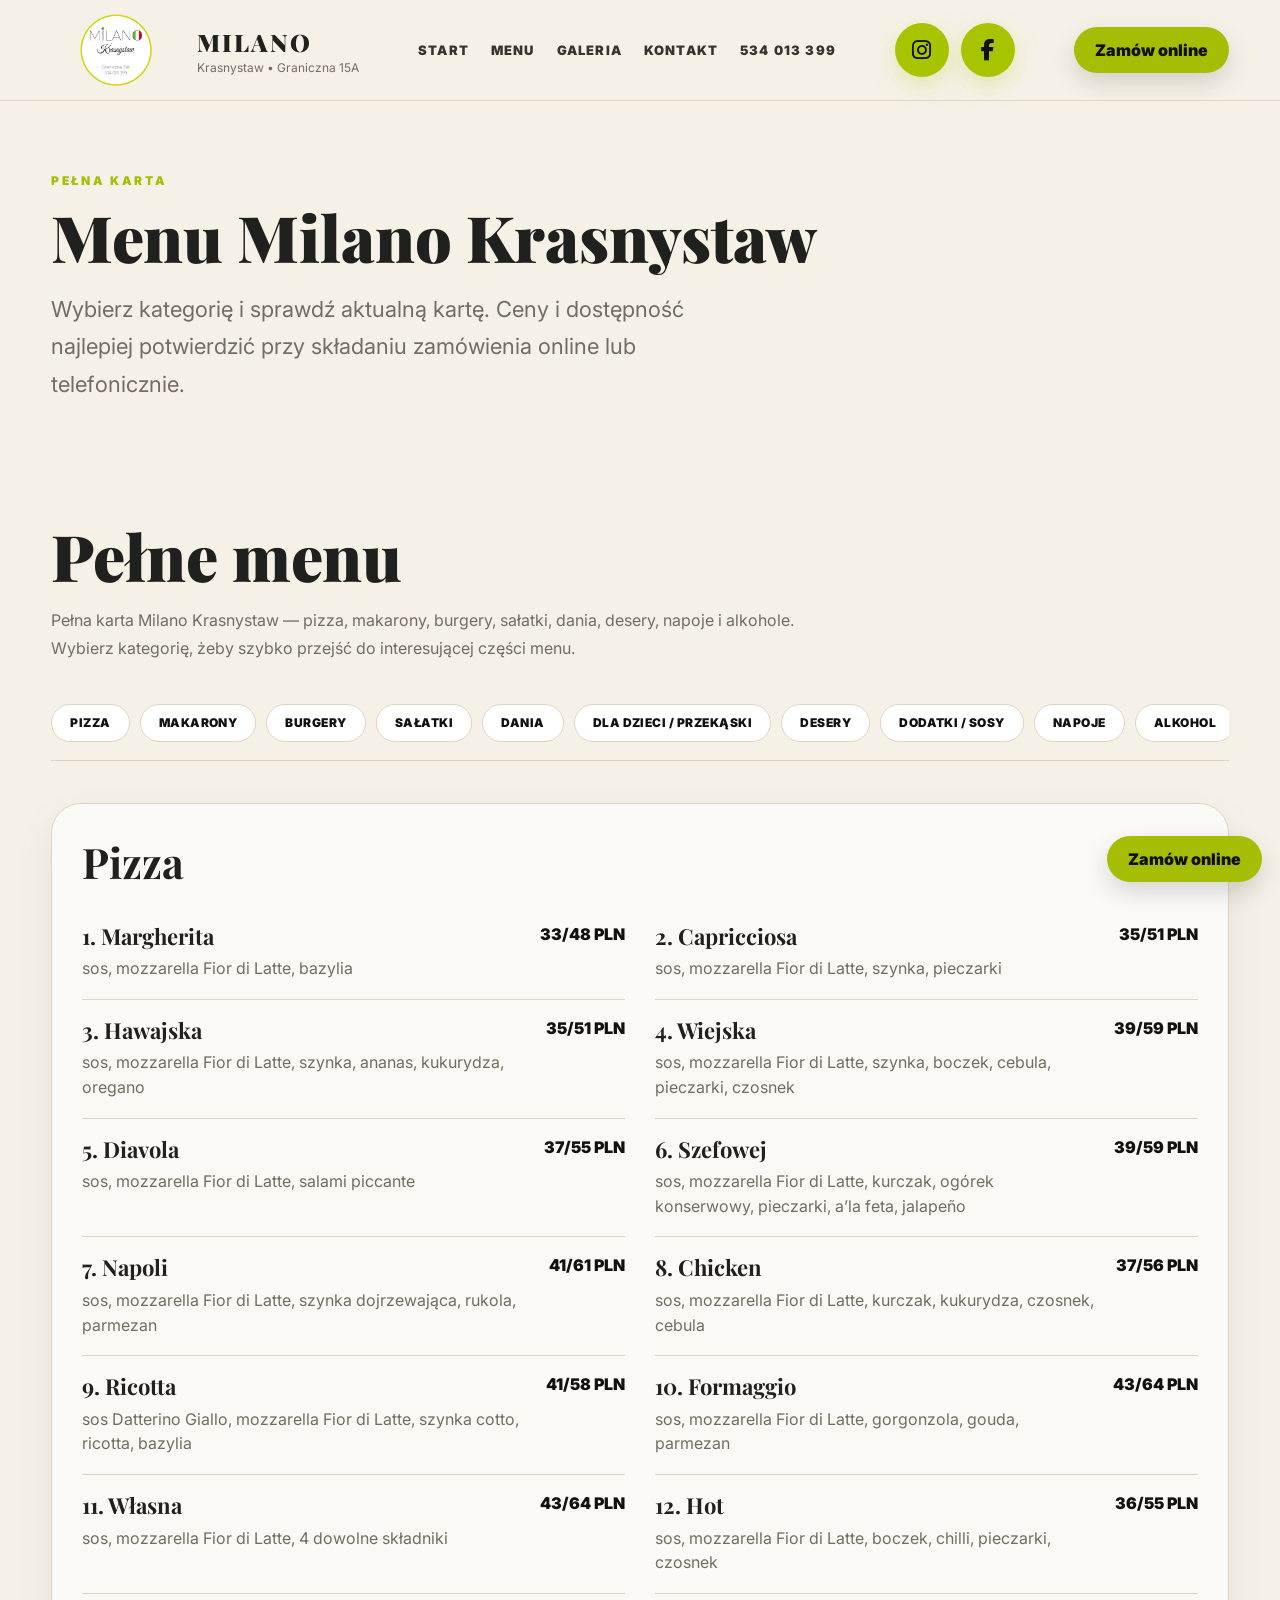
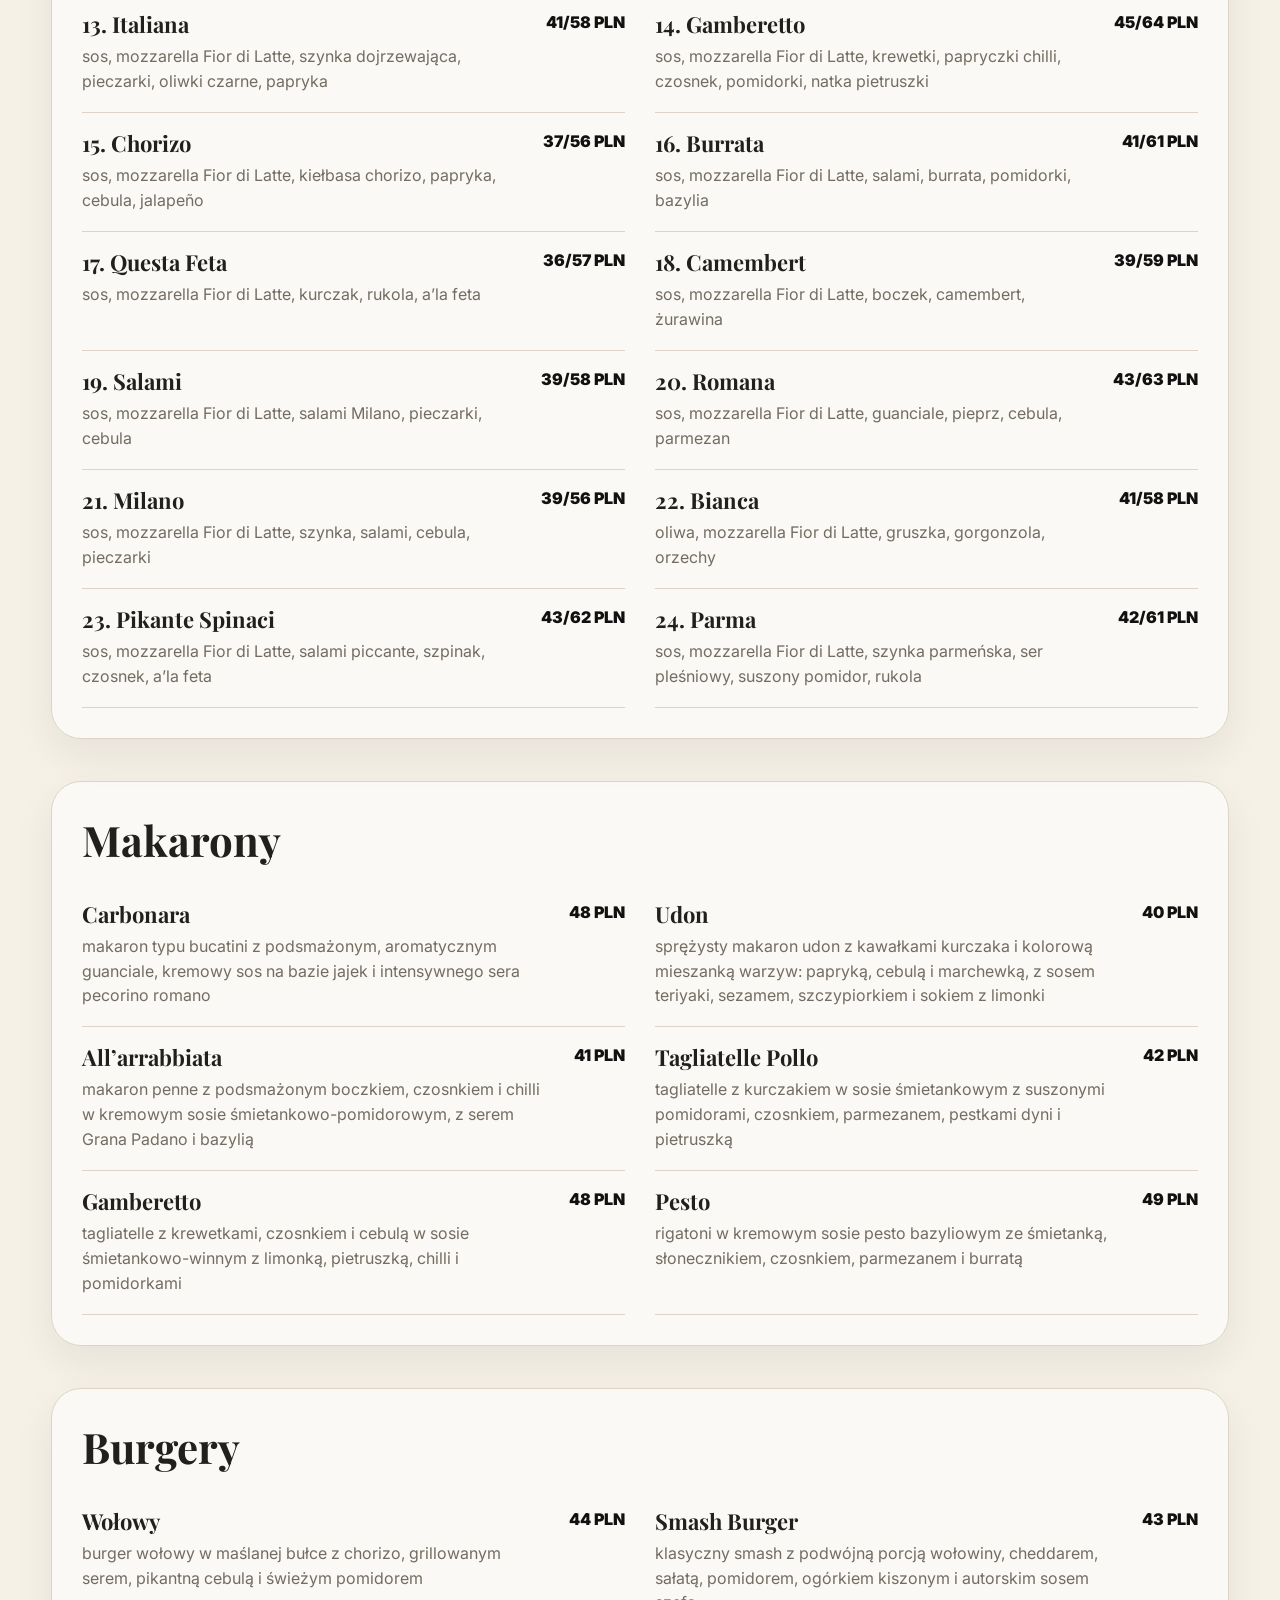
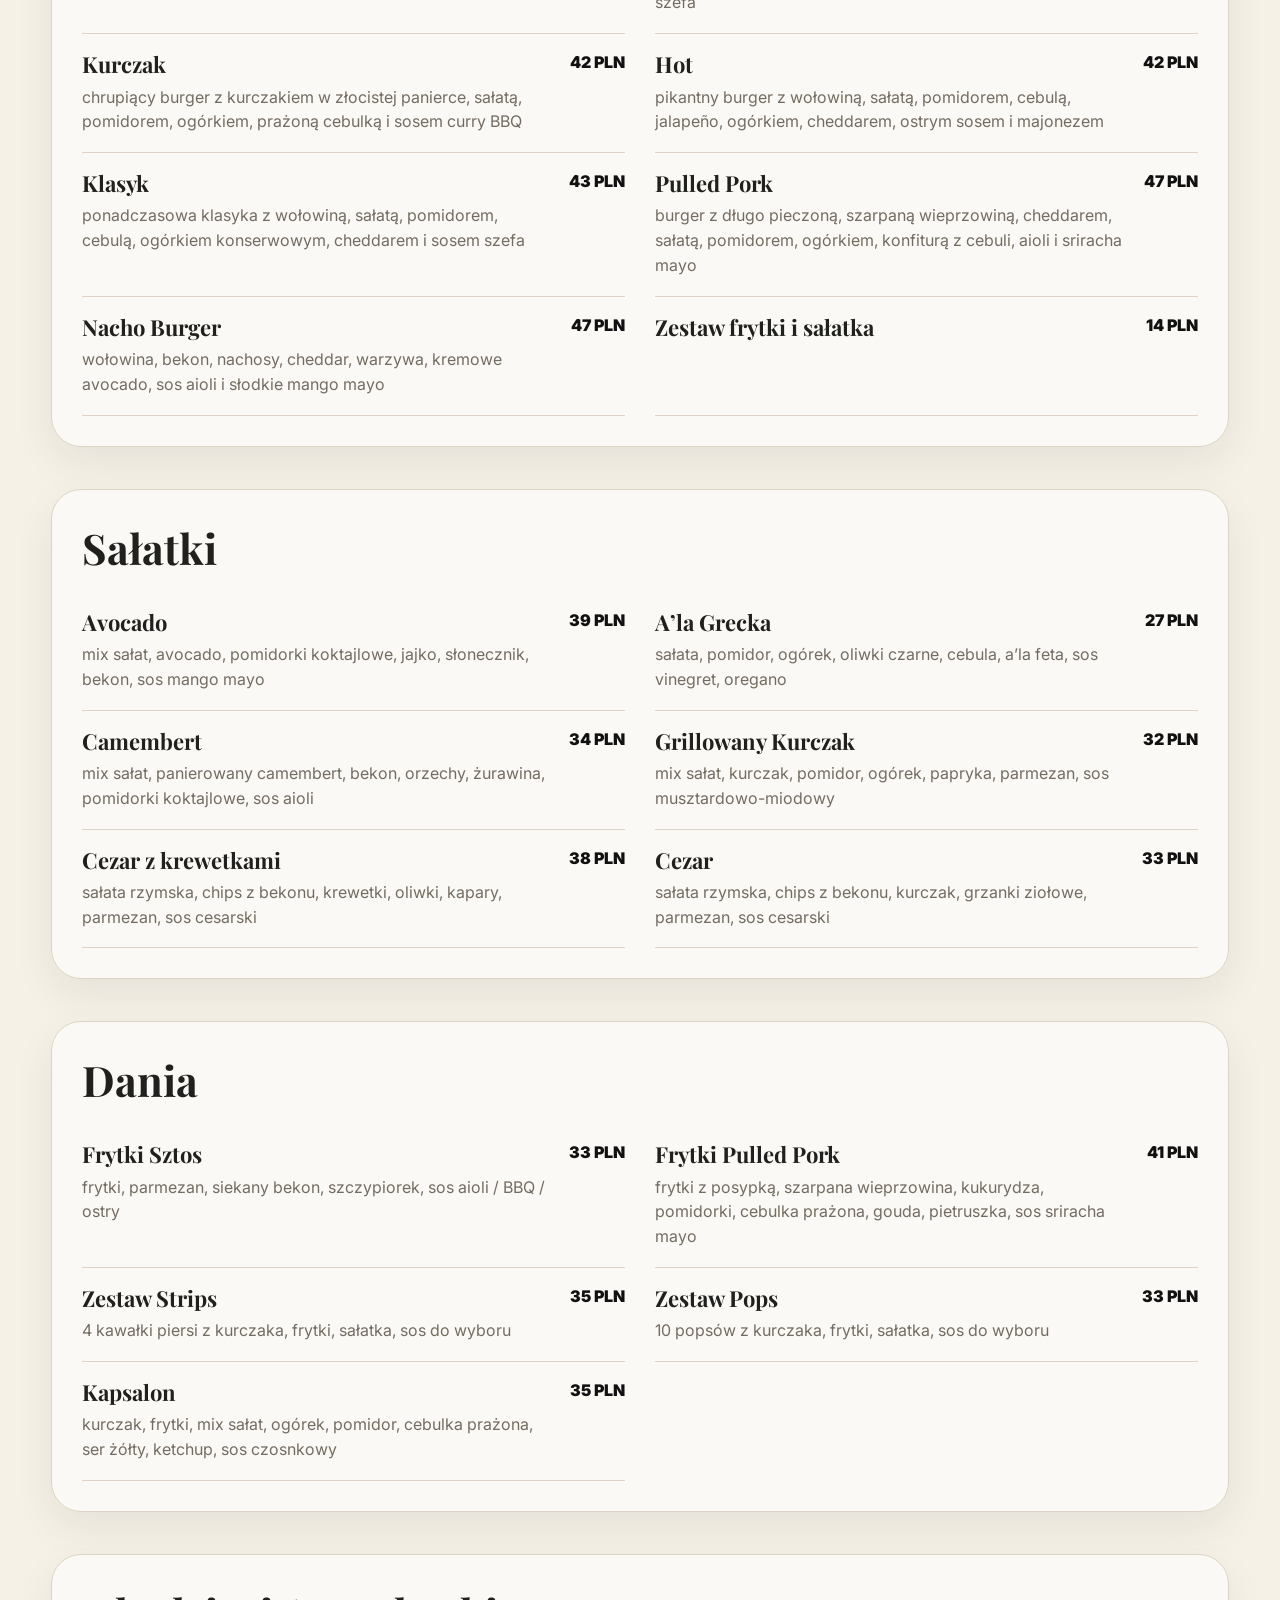
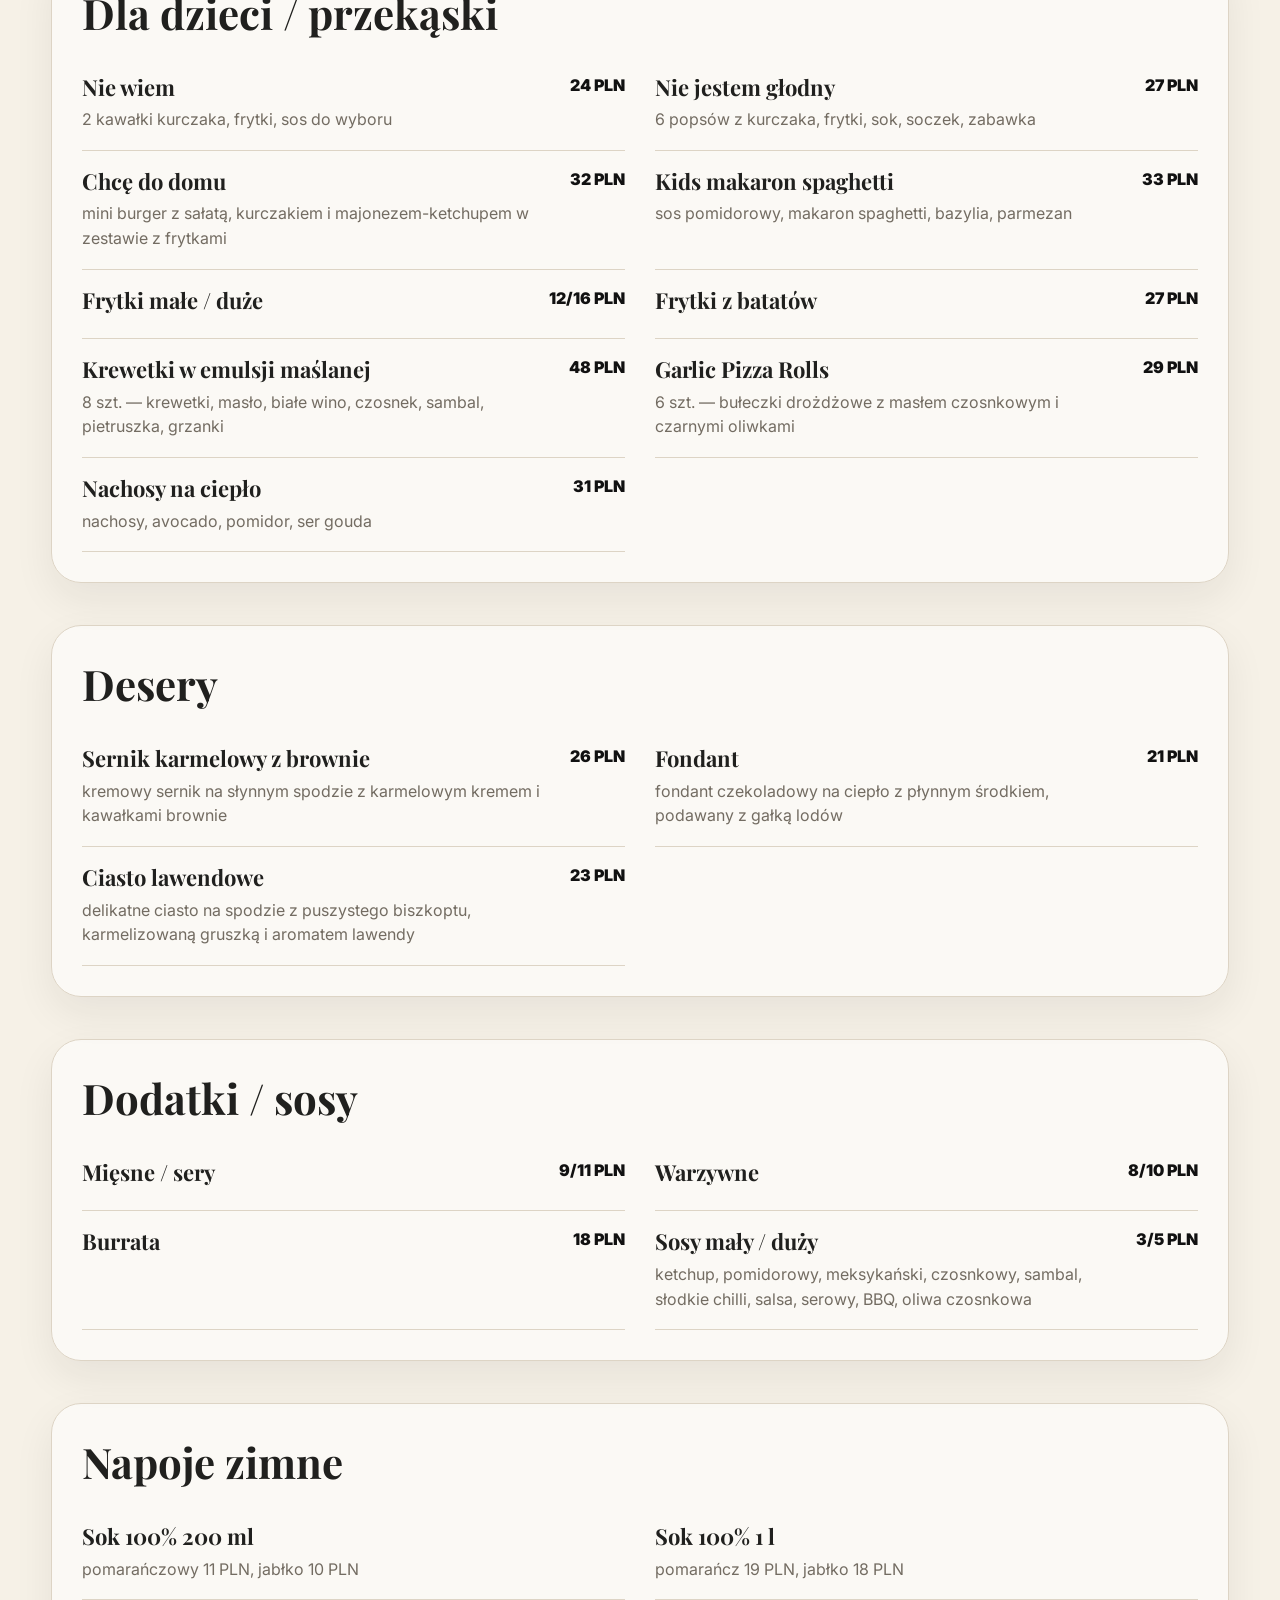
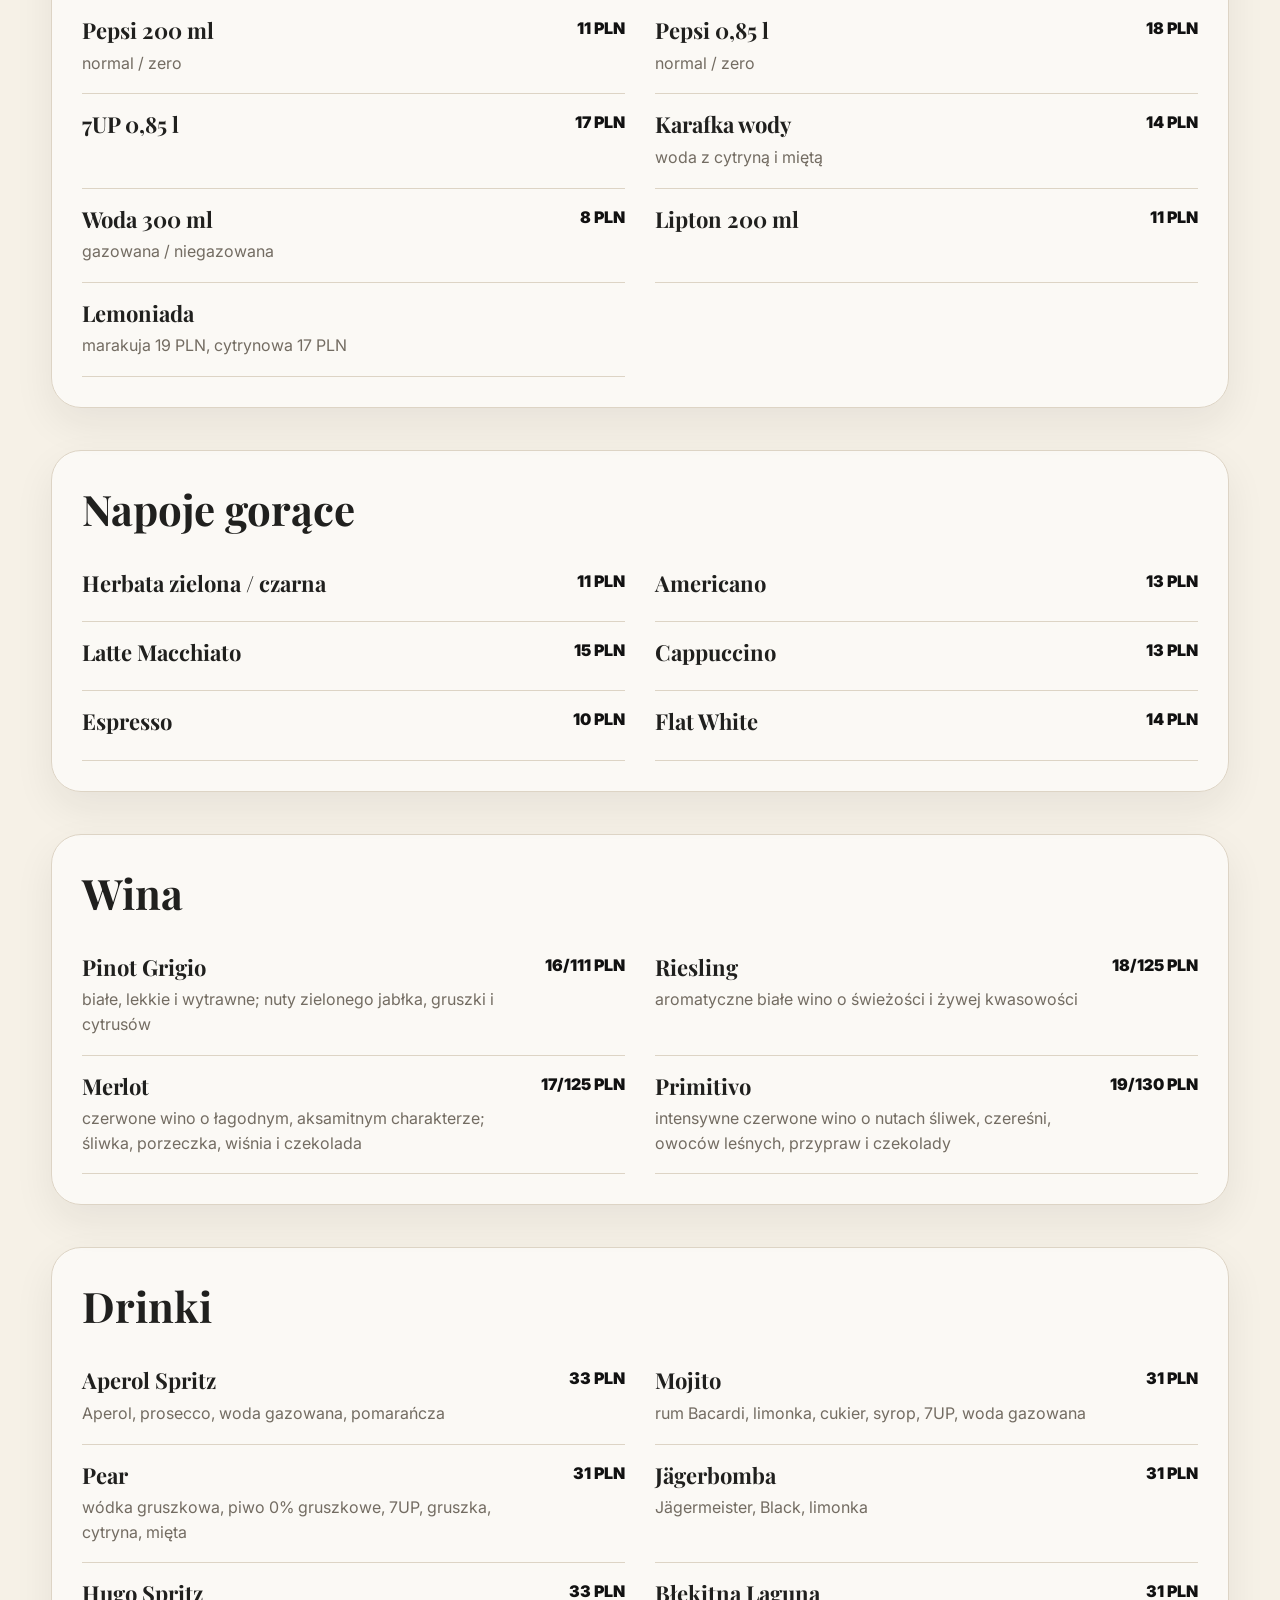
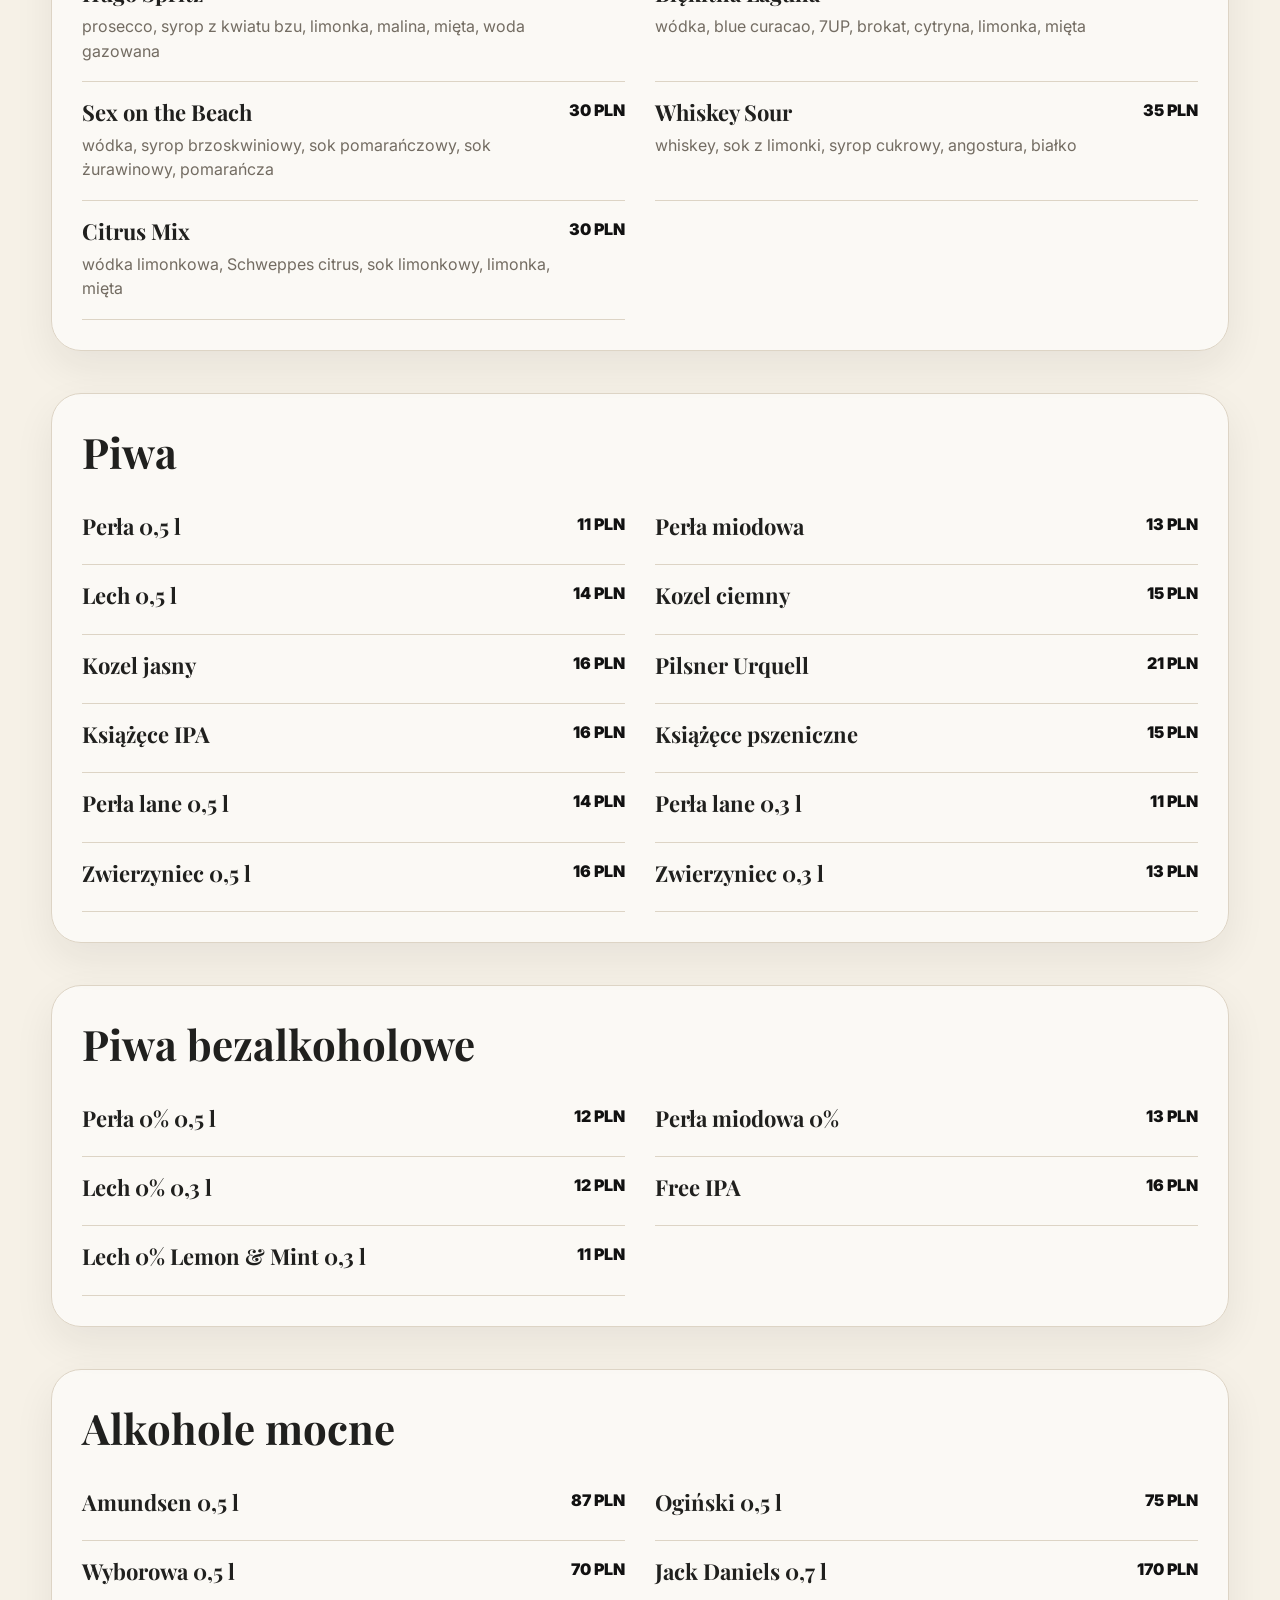
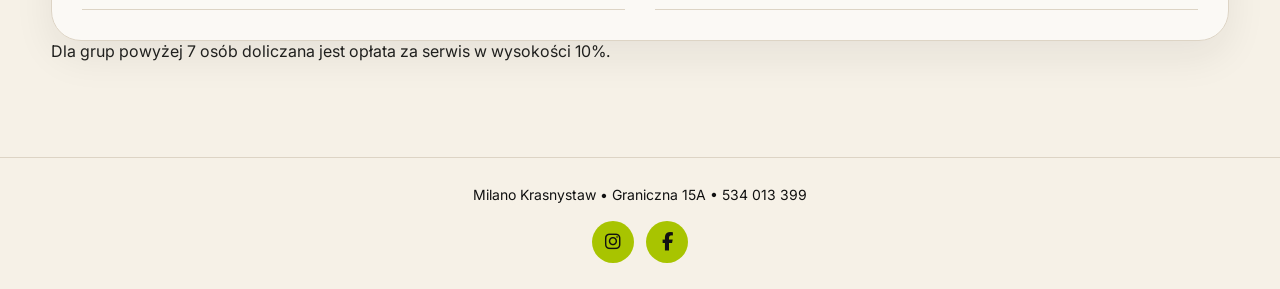
==== menu.html @ 6d07c204 "Update menu.html" ====
<!DOCTYPE html>
<html lang="pl">
  <head>
    <meta charset="utf-8">

    <meta
      name="viewport"
      content="width=device-width, initial-scale=1"
    >

    <title>Menu — Milano Krasnystaw</title>

    <meta
      name="description"
      content="Pełne menu Milano Krasnystaw: pizza, makarony, burgery, sałatki, dania, desery, napoje, drinki i alkohole."
    >

    <link
      rel="preconnect"
      href="https://fonts.googleapis.com"
    >

    <link
      rel="preconnect"
      href="https://fonts.gstatic.com"
      crossorigin
    >

    <link
      href="https://fonts.googleapis.com/css2?family=Inter:wght@400;600;800;900&family=Playfair+Display:wght@700;800;900&display=swap"
      rel="stylesheet"
    >

    <link
      rel="stylesheet"
      href="https://cdnjs.cloudflare.com/ajax/libs/font-awesome/6.5.1/css/all.min.css"
    >

    <link
      rel="stylesheet"
      href="style.css"
    >
  </head>

  <body>
    <header class="nav">
      <div class="wrap navin">
        <a
          class="brand"
          href="index.html"
        >
          <img
            class="brand-logo"
            src="milano_asd.png"
            alt="Milano Krasnystaw logo"
          >

          <div class="brand-text">
            <div class="brand-name">
              MILANO
            </div>

            <div class="brand-small">
              Krasnystaw • Graniczna 15A
            </div>
          </div>
        </a>

        <nav class="links">
          <a href="index.html">Start</a>
          <a href="menu.html">Menu</a>
          <a href="index.html#galeria">Galeria</a>
          <a href="index.html#kontakt">Kontakt</a>
          <a href="tel:534013399">534 013 399</a>
        </nav>

        <div class="socials">
          <a
            href="https://www.instagram.com/milano.krasnystaw/"
            target="_blank"
            rel="noopener"
            aria-label="Instagram Milano Krasnystaw"
          >
            <i class="fa-brands fa-instagram"></i>
          </a>

          <a
            href="https://www.facebook.com/profile.php?id=61561488298412"
            target="_blank"
            rel="noopener"
            aria-label="Facebook Milano Krasnystaw"
          >
            <i class="fa-brands fa-facebook-f"></i>
          </a>
        </div>

        <a
          class="btn green"
          href="https://milano-krasnystaw.eatbu.com/?fbclid=IwY2xjawRpL-xleHRuA2FlbQIxMABicmlkETE3TVluTTk1blNuYlJ5SU5Jc3J0YwZhcHBfaWQQMjIyMDM5MTc4ODIwMDg5MgABHvOH_XnZfKXkaLMt3RwU9rclR0ZMNhBEim_z722fgSw_w3JoMxm7E2-78xBh_aem_kXmN86xfHRE3eNKKl41hdA&lang=pl"
          target="_blank"
          rel="noopener"
        >
          Zamów online
        </a>
      </div>
    </header>

    <main>
      <section class="page-hero">
        <div class="wrap">
          <div class="eyebrow">
            Pełna karta
          </div>

          <h1 class="title">
            Menu Milano Krasnystaw
          </h1>

          <p class="lead">
            Wybierz kategorię i sprawdź aktualną kartę. Ceny i dostępność najlepiej potwierdzić przy składaniu zamówienia online lub telefonicznie.
          </p>
        </div>
      </section>

      <section
        class="menu"
        id="menu"
      >
        <div class="wrap">
          <div class="menu-intro">
            <h2 class="title">
              Pełne menu
            </h2>

            <p style="color:var(--muted);line-height:1.75;max-width:760px">
              Pełna karta Milano Krasnystaw — pizza, makarony, burgery, sałatki, dania, desery, napoje i alkohole. Wybierz kategorię, żeby szybko przejść do interesującej części menu.
            </p>
          </div>

          <nav class="cats">
            <a href="#pizza">Pizza</a>
            <a href="#makarony">Makarony</a>
            <a href="#burgery">Burgery</a>
            <a href="#salatki">Sałatki</a>
            <a href="#dania">Dania</a>
            <a href="#dla-dzieci---przekaski">Dla dzieci / przekąski</a>
            <a href="#desery">Desery</a>
            <a href="#dodatki---sosy">Dodatki / sosy</a>
            <a href="#napoje">Napoje</a>
            <a href="#Alkohol">Alkohol</a>
          </nav>

          <section
            class="menu-section"
            id="pizza"
          >
            <h3>Pizza</h3>

            <div class="items">
              <article class="menu-item">
                <div>
                  <h4>1. Margherita</h4>
                  <p>sos, mozzarella Fior di Latte, bazylia</p>
                </div>
                <strong>33/48 PLN</strong>
              </article>

              <article class="menu-item">
                <div>
                  <h4>2. Capricciosa</h4>
                  <p>sos, mozzarella Fior di Latte, szynka, pieczarki</p>
                </div>
                <strong>35/51 PLN</strong>
              </article>

              <article class="menu-item">
                <div>
                  <h4>3. Hawajska</h4>
                  <p>sos, mozzarella Fior di Latte, szynka, ananas, kukurydza, oregano</p>
                </div>
                <strong>35/51 PLN</strong>
              </article>

              <article class="menu-item">
                <div>
                  <h4>4. Wiejska</h4>
                  <p>sos, mozzarella Fior di Latte, szynka, boczek, cebula, pieczarki, czosnek</p>
                </div>
                <strong>39/59 PLN</strong>
              </article>

              <article class="menu-item">
                <div>
                  <h4>5. Diavola</h4>
                  <p>sos, mozzarella Fior di Latte, salami piccante</p>
                </div>
                <strong>37/55 PLN</strong>
              </article>

              <article class="menu-item">
                <div>
                  <h4>6. Szefowej</h4>
                  <p>sos, mozzarella Fior di Latte, kurczak, ogórek konserwowy, pieczarki, a’la feta, jalapeño</p>
                </div>
                <strong>39/59 PLN</strong>
              </article>

              <article class="menu-item">
                <div>
                  <h4>7. Napoli</h4>
                  <p>sos, mozzarella Fior di Latte, szynka dojrzewająca, rukola, parmezan</p>
                </div>
                <strong>41/61 PLN</strong>
              </article>

              <article class="menu-item">
                <div>
                  <h4>8. Chicken</h4>
                  <p>sos, mozzarella Fior di Latte, kurczak, kukurydza, czosnek, cebula</p>
                </div>
                <strong>37/56 PLN</strong>
              </article>

              <article class="menu-item">
                <div>
                  <h4>9. Ricotta</h4>
                  <p>sos Datterino Giallo, mozzarella Fior di Latte, szynka cotto, ricotta, bazylia</p>
                </div>
                <strong>41/58 PLN</strong>
              </article>

              <article class="menu-item">
                <div>
                  <h4>10. Formaggio</h4>
                  <p>sos, mozzarella Fior di Latte, gorgonzola, gouda, parmezan</p>
                </div>
                <strong>43/64 PLN</strong>
              </article>

              <article class="menu-item">
                <div>
                  <h4>11. Własna</h4>
                  <p>sos, mozzarella Fior di Latte, 4 dowolne składniki</p>
                </div>
                <strong>43/64 PLN</strong>
              </article>

              <article class="menu-item">
                <div>
                  <h4>12. Hot</h4>
                  <p>sos, mozzarella Fior di Latte, boczek, chilli, pieczarki, czosnek</p>
                </div>
                <strong>36/55 PLN</strong>
              </article>

              <article class="menu-item">
                <div>
                  <h4>13. Italiana</h4>
                  <p>sos, mozzarella Fior di Latte, szynka dojrzewająca, pieczarki, oliwki czarne, papryka</p>
                </div>
                <strong>41/58 PLN</strong>
              </article>

              <article class="menu-item">
                <div>
                  <h4>14. Gamberetto</h4>
                  <p>sos, mozzarella Fior di Latte, krewetki, papryczki chilli, czosnek, pomidorki, natka pietruszki</p>
                </div>
                <strong>45/64 PLN</strong>
              </article>

              <article class="menu-item">
                <div>
                  <h4>15. Chorizo</h4>
                  <p>sos, mozzarella Fior di Latte, kiełbasa chorizo, papryka, cebula, jalapeño</p>
                </div>
                <strong>37/56 PLN</strong>
              </article>

              <article class="menu-item">
                <div>
                  <h4>16. Burrata</h4>
                  <p>sos, mozzarella Fior di Latte, salami, burrata, pomidorki, bazylia</p>
                </div>
                <strong>41/61 PLN</strong>
              </article>

              <article class="menu-item">
                <div>
                  <h4>17. Questa Feta</h4>
                  <p>sos, mozzarella Fior di Latte, kurczak, rukola, a’la feta</p>
                </div>
                <strong>36/57 PLN</strong>
              </article>

              <article class="menu-item">
                <div>
                  <h4>18. Camembert</h4>
                  <p>sos, mozzarella Fior di Latte, boczek, camembert, żurawina</p>
                </div>
                <strong>39/59 PLN</strong>
              </article>

              <article class="menu-item">
                <div>
                  <h4>19. Salami</h4>
                  <p>sos, mozzarella Fior di Latte, salami Milano, pieczarki, cebula</p>
                </div>
                <strong>39/58 PLN</strong>
              </article>

              <article class="menu-item">
                <div>
                  <h4>20. Romana</h4>
                  <p>sos, mozzarella Fior di Latte, guanciale, pieprz, cebula, parmezan</p>
                </div>
                <strong>43/63 PLN</strong>
              </article>

              <article class="menu-item">
                <div>
                  <h4>21. Milano</h4>
                  <p>sos, mozzarella Fior di Latte, szynka, salami, cebula, pieczarki</p>
                </div>
                <strong>39/56 PLN</strong>
              </article>

              <article class="menu-item">
                <div>
                  <h4>22. Bianca</h4>
                  <p>oliwa, mozzarella Fior di Latte, gruszka, gorgonzola, orzechy</p>
                </div>
                <strong>41/58 PLN</strong>
              </article>

              <article class="menu-item">
                <div>
                  <h4>23. Pikante Spinaci</h4>
                  <p>sos, mozzarella Fior di Latte, salami piccante, szpinak, czosnek, a’la feta</p>
                </div>
                <strong>43/62 PLN</strong>
              </article>

              <article class="menu-item">
                <div>
                  <h4>24. Parma</h4>
                  <p>sos, mozzarella Fior di Latte, szynka parmeńska, ser pleśniowy, suszony pomidor, rukola</p>
                </div>
                <strong>42/61 PLN</strong>
              </article>
            </div>
          </section>

          <section
            class="menu-section"
            id="makarony"
          >
            <h3>Makarony</h3>

            <div class="items">
              <article class="menu-item">
                <div>
                  <h4>Carbonara</h4>
                  <p>makaron typu bucatini z podsmażonym, aromatycznym guanciale, kremowy sos na bazie jajek i intensywnego sera pecorino romano</p>
                </div>
                <strong>48 PLN</strong>
              </article>

              <article class="menu-item">
                <div>
                  <h4>Udon</h4>
                  <p>sprężysty makaron udon z kawałkami kurczaka i kolorową mieszanką warzyw: papryką, cebulą i marchewką, z sosem teriyaki, sezamem, szczypiorkiem i sokiem z limonki</p>
                </div>
                <strong>40 PLN</strong>
              </article>

              <article class="menu-item">
                <div>
                  <h4>All’arrabbiata</h4>
                  <p>makaron penne z podsmażonym boczkiem, czosnkiem i chilli w kremowym sosie śmietankowo-pomidorowym, z serem Grana Padano i bazylią</p>
                </div>
                <strong>41 PLN</strong>
              </article>

              <article class="menu-item">
                <div>
                  <h4>Tagliatelle Pollo</h4>
                  <p>tagliatelle z kurczakiem w sosie śmietankowym z suszonymi pomidorami, czosnkiem, parmezanem, pestkami dyni i pietruszką</p>
                </div>
                <strong>42 PLN</strong>
              </article>

              <article class="menu-item">
                <div>
                  <h4>Gamberetto</h4>
                  <p>tagliatelle z krewetkami, czosnkiem i cebulą w sosie śmietankowo-winnym z limonką, pietruszką, chilli i pomidorkami</p>
                </div>
                <strong>48 PLN</strong>
              </article>

              <article class="menu-item">
                <div>
                  <h4>Pesto</h4>
                  <p>rigatoni w kremowym sosie pesto bazyliowym ze śmietanką, słonecznikiem, czosnkiem, parmezanem i burratą</p>
                </div>
                <strong>49 PLN</strong>
              </article>
            </div>
          </section>

          <section
            class="menu-section"
            id="burgery"
          >
            <h3>Burgery</h3>

            <div class="items">
              <article class="menu-item">
                <div>
                  <h4>Wołowy</h4>
                  <p>burger wołowy w maślanej bułce z chorizo, grillowanym serem, pikantną cebulą i świeżym pomidorem</p>
                </div>
                <strong>44 PLN</strong>
              </article>

              <article class="menu-item">
                <div>
                  <h4>Smash Burger</h4>
                  <p>klasyczny smash z podwójną porcją wołowiny, cheddarem, sałatą, pomidorem, ogórkiem kiszonym i autorskim sosem szefa</p>
                </div>
                <strong>43 PLN</strong>
              </article>

              <article class="menu-item">
                <div>
                  <h4>Kurczak</h4>
                  <p>chrupiący burger z kurczakiem w złocistej panierce, sałatą, pomidorem, ogórkiem, prażoną cebulką i sosem curry BBQ</p>
                </div>
                <strong>42 PLN</strong>
              </article>

              <article class="menu-item">
                <div>
                  <h4>Hot</h4>
                  <p>pikantny burger z wołowiną, sałatą, pomidorem, cebulą, jalapeño, ogórkiem, cheddarem, ostrym sosem i majonezem</p>
                </div>
                <strong>42 PLN</strong>
              </article>

              <article class="menu-item">
                <div>
                  <h4>Klasyk</h4>
                  <p>ponadczasowa klasyka z wołowiną, sałatą, pomidorem, cebulą, ogórkiem konserwowym, cheddarem i sosem szefa</p>
                </div>
                <strong>43 PLN</strong>
              </article>

              <article class="menu-item">
                <div>
                  <h4>Pulled Pork</h4>
                  <p>burger z długo pieczoną, szarpaną wieprzowiną, cheddarem, sałatą, pomidorem, ogórkiem, konfiturą z cebuli, aioli i sriracha mayo</p>
                </div>
                <strong>47 PLN</strong>
              </article>

              <article class="menu-item">
                <div>
                  <h4>Nacho Burger</h4>
                  <p>wołowina, bekon, nachosy, cheddar, warzywa, kremowe avocado, sos aioli i słodkie mango mayo</p>
                </div>
                <strong>47 PLN</strong>
              </article>

              <article class="menu-item">
                <div>
                  <h4>Zestaw frytki i sałatka</h4>
                </div>
                <strong>14 PLN</strong>
              </article>
            </div>
          </section>

          <section
            class="menu-section"
            id="salatki"
          >
            <h3>Sałatki</h3>

            <div class="items">
              <article class="menu-item">
                <div>
                  <h4>Avocado</h4>
                  <p>mix sałat, avocado, pomidorki koktajlowe, jajko, słonecznik, bekon, sos mango mayo</p>
                </div>
                <strong>39 PLN</strong>
              </article>

              <article class="menu-item">
                <div>
                  <h4>A’la Grecka</h4>
                  <p>sałata, pomidor, ogórek, oliwki czarne, cebula, a’la feta, sos vinegret, oregano</p>
                </div>
                <strong>27 PLN</strong>
              </article>

              <article class="menu-item">
                <div>
                  <h4>Camembert</h4>
                  <p>mix sałat, panierowany camembert, bekon, orzechy, żurawina, pomidorki koktajlowe, sos aioli</p>
                </div>
                <strong>34 PLN</strong>
              </article>

              <article class="menu-item">
                <div>
                  <h4>Grillowany Kurczak</h4>
                  <p>mix sałat, kurczak, pomidor, ogórek, papryka, parmezan, sos musztardowo-miodowy</p>
                </div>
                <strong>32 PLN</strong>
              </article>

              <article class="menu-item">
                <div>
                  <h4>Cezar z krewetkami</h4>
                  <p>sałata rzymska, chips z bekonu, krewetki, oliwki, kapary, parmezan, sos cesarski</p>
                </div>
                <strong>38 PLN</strong>
              </article>

              <article class="menu-item">
                <div>
                  <h4>Cezar</h4>
                  <p>sałata rzymska, chips z bekonu, kurczak, grzanki ziołowe, parmezan, sos cesarski</p>
                </div>
                <strong>33 PLN</strong>
              </article>
            </div>
          </section>

          <section
            class="menu-section"
            id="dania"
          >
            <h3>Dania</h3>

            <div class="items">
              <article class="menu-item">
                <div>
                  <h4>Frytki Sztos</h4>
                  <p>frytki, parmezan, siekany bekon, szczypiorek, sos aioli / BBQ / ostry</p>
                </div>
                <strong>33 PLN</strong>
              </article>

              <article class="menu-item">
                <div>
                  <h4>Frytki Pulled Pork</h4>
                  <p>frytki z posypką, szarpana wieprzowina, kukurydza, pomidorki, cebulka prażona, gouda, pietruszka, sos sriracha mayo</p>
                </div>
                <strong>41 PLN</strong>
              </article>

              <article class="menu-item">
                <div>
                  <h4>Zestaw Strips</h4>
                  <p>4 kawałki piersi z kurczaka, frytki, sałatka, sos do wyboru</p>
                </div>
                <strong>35 PLN</strong>
              </article>

              <article class="menu-item">
                <div>
                  <h4>Zestaw Pops</h4>
                  <p>10 popsów z kurczaka, frytki, sałatka, sos do wyboru</p>
                </div>
                <strong>33 PLN</strong>
              </article>

              <article class="menu-item">
                <div>
                  <h4>Kapsalon</h4>
                  <p>kurczak, frytki, mix sałat, ogórek, pomidor, cebulka prażona, ser żółty, ketchup, sos czosnkowy</p>
                </div>
                <strong>35 PLN</strong>
              </article>
            </div>
          </section>

          <section
            class="menu-section"
            id="dla-dzieci---przekaski"
          >
            <h3>Dla dzieci / przekąski</h3>

            <div class="items">
              <article class="menu-item">
                <div>
                  <h4>Nie wiem</h4>
                  <p>2 kawałki kurczaka, frytki, sos do wyboru</p>
                </div>
                <strong>24 PLN</strong>
              </article>

              <article class="menu-item">
                <div>
                  <h4>Nie jestem głodny</h4>
                  <p>6 popsów z kurczaka, frytki, sok, soczek, zabawka</p>
                </div>
                <strong>27 PLN</strong>
              </article>

              <article class="menu-item">
                <div>
                  <h4>Chcę do domu</h4>
                  <p>mini burger z sałatą, kurczakiem i majonezem-ketchupem w zestawie z frytkami</p>
                </div>
                <strong>32 PLN</strong>
              </article>

              <article class="menu-item">
                <div>
                  <h4>Kids makaron spaghetti</h4>
                  <p>sos pomidorowy, makaron spaghetti, bazylia, parmezan</p>
                </div>
                <strong>33 PLN</strong>
              </article>

              <article class="menu-item">
                <div>
                  <h4>Frytki małe / duże</h4>
                </div>
                <strong>12/16 PLN</strong>
              </article>

              <article class="menu-item">
                <div>
                  <h4>Frytki z batatów</h4>
                </div>
                <strong>27 PLN</strong>
              </article>

              <article class="menu-item">
                <div>
                  <h4>Krewetki w emulsji maślanej</h4>
                  <p>8 szt. — krewetki, masło, białe wino, czosnek, sambal, pietruszka, grzanki</p>
                </div>
                <strong>48 PLN</strong>
              </article>

              <article class="menu-item">
                <div>
                  <h4>Garlic Pizza Rolls</h4>
                  <p>6 szt. — bułeczki drożdżowe z masłem czosnkowym i czarnymi oliwkami</p>
                </div>
                <strong>29 PLN</strong>
              </article>

              <article class="menu-item">
                <div>
                  <h4>Nachosy na ciepło</h4>
                  <p>nachosy, avocado, pomidor, ser gouda</p>
                </div>
                <strong>31 PLN</strong>
              </article>
            </div>
          </section>

          <section
            class="menu-section"
            id="desery"
          >
            <h3>Desery</h3>

            <div class="items">
              <article class="menu-item">
                <div>
                  <h4>Sernik karmelowy z brownie</h4>
                  <p>kremowy sernik na słynnym spodzie z karmelowym kremem i kawałkami brownie</p>
                </div>
                <strong>26 PLN</strong>
              </article>

              <article class="menu-item">
                <div>
                  <h4>Fondant</h4>
                  <p>fondant czekoladowy na ciepło z płynnym środkiem, podawany z gałką lodów</p>
                </div>
                <strong>21 PLN</strong>
              </article>

              <article class="menu-item">
                <div>
                  <h4>Ciasto lawendowe</h4>
                  <p>delikatne ciasto na spodzie z puszystego biszkoptu, karmelizowaną gruszką i aromatem lawendy</p>
                </div>
                <strong>23 PLN</strong>
              </article>
            </div>
          </section>

          <section
            class="menu-section"
            id="dodatki---sosy"
          >
            <h3>Dodatki / sosy</h3>

            <div class="items">
              <article class="menu-item">
                <div>
                  <h4>Mięsne / sery</h4>
                </div>
                <strong>9/11 PLN</strong>
              </article>

              <article class="menu-item">
                <div>
                  <h4>Warzywne</h4>
                </div>
                <strong>8/10 PLN</strong>
              </article>

              <article class="menu-item">
                <div>
                  <h4>Burrata</h4>
                </div>
                <strong>18 PLN</strong>
              </article>

              <article class="menu-item">
                <div>
                  <h4>Sosy mały / duży</h4>
                  <p>ketchup, pomidorowy, meksykański, czosnkowy, sambal, słodkie chilli, salsa, serowy, BBQ, oliwa czosnkowa</p>
                </div>
                <strong>3/5 PLN</strong>
              </article>
            </div>
          </section>

          <section
            class="menu-section"
            id="napoje"
          >
            <h3>Napoje zimne</h3>

            <div class="items">
              <article class="menu-item">
                <div>
                  <h4>Sok 100% 200 ml</h4>
                  <p>pomarańczowy 11 PLN, jabłko 10 PLN</p>
                </div>
              </article>

              <article class="menu-item">
                <div>
                  <h4>Sok 100% 1 l</h4>
                  <p>pomarańcz 19 PLN, jabłko 18 PLN</p>
                </div>
              </article>

              <article class="menu-item">
                <div>
                  <h4>Pepsi 200 ml</h4>
                  <p>normal / zero</p>
                </div>
                <strong>11 PLN</strong>
              </article>

              <article class="menu-item">
                <div>
                  <h4>Pepsi 0,85 l</h4>
                  <p>normal / zero</p>
                </div>
                <strong>18 PLN</strong>
              </article>

              <article class="menu-item">
                <div>
                  <h4>7UP 0,85 l</h4>
                </div>
                <strong>17 PLN</strong>
              </article>

              <article class="menu-item">
                <div>
                  <h4>Karafka wody</h4>
                  <p>woda z cytryną i miętą</p>
                </div>
                <strong>14 PLN</strong>
              </article>

              <article class="menu-item">
                <div>
                  <h4>Woda 300 ml</h4>
                  <p>gazowana / niegazowana</p>
                </div>
                <strong>8 PLN</strong>
              </article>

              <article class="menu-item">
                <div>
                  <h4>Lipton 200 ml</h4>
                </div>
                <strong>11 PLN</strong>
              </article>

              <article class="menu-item">
                <div>
                  <h4>Lemoniada</h4>
                  <p>marakuja 19 PLN, cytrynowa 17 PLN</p>
                </div>
              </article>
            </div>
          </section>

          <section
            class="menu-section"
            id="napoje"
          >
            <h3>Napoje gorące</h3>

            <div class="items">
              <article class="menu-item">
                <div>
                  <h4>Herbata zielona / czarna</h4>
                </div>
                <strong>11 PLN</strong>
              </article>

              <article class="menu-item">
                <div>
                  <h4>Americano</h4>
                </div>
                <strong>13 PLN</strong>
              </article>

              <article class="menu-item">
                <div>
                  <h4>Latte Macchiato</h4>
                </div>
                <strong>15 PLN</strong>
              </article>

              <article class="menu-item">
                <div>
                  <h4>Cappuccino</h4>
                </div>
                <strong>13 PLN</strong>
              </article>

              <article class="menu-item">
                <div>
                  <h4>Espresso</h4>
                </div>
                <strong>10 PLN</strong>
              </article>

              <article class="menu-item">
                <div>
                  <h4>Flat White</h4>
                </div>
                <strong>14 PLN</strong>
              </article>
            </div>
          </section>

          <section
            class="menu-section"
            id="Alkohol"
          >
            <h3>Wina</h3>

            <div class="items">
              <article class="menu-item">
                <div>
                  <h4>Pinot Grigio</h4>
                  <p>białe, lekkie i wytrawne; nuty zielonego jabłka, gruszki i cytrusów</p>
                </div>
                <strong>16/111 PLN</strong>
              </article>

              <article class="menu-item">
                <div>
                  <h4>Riesling</h4>
                  <p>aromatyczne białe wino o świeżości i żywej kwasowości</p>
                </div>
                <strong>18/125 PLN</strong>
              </article>

              <article class="menu-item">
                <div>
                  <h4>Merlot</h4>
                  <p>czerwone wino o łagodnym, aksamitnym charakterze; śliwka, porzeczka, wiśnia i czekolada</p>
                </div>
                <strong>17/125 PLN</strong>
              </article>

              <article class="menu-item">
                <div>
                  <h4>Primitivo</h4>
                  <p>intensywne czerwone wino o nutach śliwek, czereśni, owoców leśnych, przypraw i czekolady</p>
                </div>
                <strong>19/130 PLN</strong>
              </article>
            </div>
          </section>

          <section
            class="menu-section"
            id="Alkohol"
          >
            <h3>Drinki</h3>

            <div class="items">
              <article class="menu-item">
                <div>
                  <h4>Aperol Spritz</h4>
                  <p>Aperol, prosecco, woda gazowana, pomarańcza</p>
                </div>
                <strong>33 PLN</strong>
              </article>

              <article class="menu-item">
                <div>
                  <h4>Mojito</h4>
                  <p>rum Bacardi, limonka, cukier, syrop, 7UP, woda gazowana</p>
                </div>
                <strong>31 PLN</strong>
              </article>

              <article class="menu-item">
                <div>
                  <h4>Pear</h4>
                  <p>wódka gruszkowa, piwo 0% gruszkowe, 7UP, gruszka, cytryna, mięta</p>
                </div>
                <strong>31 PLN</strong>
              </article>

              <article class="menu-item">
                <div>
                  <h4>Jägerbomba</h4>
                  <p>Jägermeister, Black, limonka</p>
                </div>
                <strong>31 PLN</strong>
              </article>

              <article class="menu-item">
                <div>
                  <h4>Hugo Spritz</h4>
                  <p>prosecco, syrop z kwiatu bzu, limonka, malina, mięta, woda gazowana</p>
                </div>
                <strong>33 PLN</strong>
              </article>

              <article class="menu-item">
                <div>
                  <h4>Błękitna Laguna</h4>
                  <p>wódka, blue curacao, 7UP, brokat, cytryna, limonka, mięta</p>
                </div>
                <strong>31 PLN</strong>
              </article>

              <article class="menu-item">
                <div>
                  <h4>Sex on the Beach</h4>
                  <p>wódka, syrop brzoskwiniowy, sok pomarańczowy, sok żurawinowy, pomarańcza</p>
                </div>
                <strong>30 PLN</strong>
              </article>

              <article class="menu-item">
                <div>
                  <h4>Whiskey Sour</h4>
                  <p>whiskey, sok z limonki, syrop cukrowy, angostura, białko</p>
                </div>
                <strong>35 PLN</strong>
              </article>

              <article class="menu-item">
                <div>
                  <h4>Citrus Mix</h4>
                  <p>wódka limonkowa, Schweppes citrus, sok limonkowy, limonka, mięta</p>
                </div>
                <strong>30 PLN</strong>
              </article>
            </div>
          </section>

          <section
            class="menu-section"
            id="Alkohol"
          >
            <h3>Piwa</h3>

            <div class="items">
              <article class="menu-item">
                <div>
                  <h4>Perła 0,5 l</h4>
                </div>
                <strong>11 PLN</strong>
              </article>

              <article class="menu-item">
                <div>
                  <h4>Perła miodowa</h4>
                </div>
                <strong>13 PLN</strong>
              </article>

              <article class="menu-item">
                <div>
                  <h4>Lech 0,5 l</h4>
                </div>
                <strong>14 PLN</strong>
              </article>

              <article class="menu-item">
                <div>
                  <h4>Kozel ciemny</h4>
                </div>
                <strong>15 PLN</strong>
              </article>

              <article class="menu-item">
                <div>
                  <h4>Kozel jasny</h4>
                </div>
                <strong>16 PLN</strong>
              </article>

              <article class="menu-item">
                <div>
                  <h4>Pilsner Urquell</h4>
                </div>
                <strong>21 PLN</strong>
              </article>

              <article class="menu-item">
                <div>
                  <h4>Książęce IPA</h4>
                </div>
                <strong>16 PLN</strong>
              </article>

              <article class="menu-item">
                <div>
                  <h4>Książęce pszeniczne</h4>
                </div>
                <strong>15 PLN</strong>
              </article>

              <article class="menu-item">
                <div>
                  <h4>Perła lane 0,5 l</h4>
                </div>
                <strong>14 PLN</strong>
              </article>

              <article class="menu-item">
                <div>
                  <h4>Perła lane 0,3 l</h4>
                </div>
                <strong>11 PLN</strong>
              </article>

              <article class="menu-item">
                <div>
                  <h4>Zwierzyniec 0,5 l</h4>
                </div>
                <strong>16 PLN</strong>
              </article>

              <article class="menu-item">
                <div>
                  <h4>Zwierzyniec 0,3 l</h4>
                </div>
                <strong>13 PLN</strong>
              </article>
            </div>
          </section>

          <section
            class="menu-section"
            id="Alkohol"
          >
            <h3>Piwa bezalkoholowe</h3>

            <div class="items">
              <article class="menu-item">
                <div>
                  <h4>Perła 0% 0,5 l</h4>
                </div>
                <strong>12 PLN</strong>
              </article>

              <article class="menu-item">
                <div>
                  <h4>Perła miodowa 0%</h4>
                </div>
                <strong>13 PLN</strong>
              </article>

              <article class="menu-item">
                <div>
                  <h4>Lech 0% 0,3 l</h4>
                </div>
                <strong>12 PLN</strong>
              </article>

              <article class="menu-item">
                <div>
                  <h4>Free IPA</h4>
                </div>
                <strong>16 PLN</strong>
              </article>

              <article class="menu-item">
                <div>
                  <h4>Lech 0% Lemon & Mint 0,3 l</h4>
                </div>
                <strong>11 PLN</strong>
              </article>
            </div>
          </section>

          <section
            class="menu-section"
            id="Alkohol"
          >
            <h3>Alkohole mocne</h3>

            <div class="items">
              <article class="menu-item">
                <div>
                  <h4>Amundsen 0,5 l</h4>
                </div>
                <strong>87 PLN</strong>
              </article>

              <article class="menu-item">
                <div>
                  <h4>Ogiński 0,5 l</h4>
                </div>
                <strong>75 PLN</strong>
              </article>

              <article class="menu-item">
                <div>
                  <h4>Wyborowa 0,5 l</h4>
                </div>
                <strong>70 PLN</strong>
              </article>

              <article class="menu-item">
                <div>
                  <h4>Jack Daniels 0,7 l</h4>
                </div>
                <strong>170 PLN</strong>
              </article>
            </div>
          </section>

          <div class="note">
            Dla grup powyżej 7 osób doliczana jest opłata za serwis w wysokości 10%.
          </div>
        </div>
      </section>
    </main>

    <a
      class="sticky-order"
      href="https://milano-krasnystaw.eatbu.com/?fbclid=IwY2xjawRpL-xleHRuA2FlbQIxMABicmlkETE3TVluTTk1blNuYlJ5SU5Jc3J0YwZhcHBfaWQQMjIyMDM5MTc4ODIwMDg5MgABHvOH_XnZfKXkaLMt3RwU9rclR0ZMNhBEim_z722fgSw_w3JoMxm7E2-78xBh_aem_kXmN86xfHRE3eNKKl41hdA&lang=pl"
      target="_blank"
      rel="noopener"
    >
      <span class="btn green">
        Zamów online
      </span>
    </a>

    <footer>
      <p>
        Milano Krasnystaw • Graniczna 15A • 534 013 399
      </p>

      <div class="footer-socials">
        <a
          href="https://www.instagram.com/milano.krasnystaw/"
          target="_blank"
          rel="noopener"
          aria-label="Instagram Milano Krasnystaw"
        >
          <i class="fa-brands fa-instagram"></i>
        </a>

        <a
          href="https://www.facebook.com/profile.php?id=61561488298412"
          target="_blank"
          rel="noopener"
          aria-label="Facebook Milano Krasnystaw"
        >
          <i class="fa-brands fa-facebook-f"></i>
        </a>
      </div>
    </footer>
  </body>
</html>
---- style.css ----
:root {
  --cream: #f6f1e7;
  --paper: #fffdf7;
  --ink: #20201e;
  --muted: #736c62;
  --green: #a5bd05;
  --line: #ddd4c5;
  --dark: #151513;

  --shadow: 0 22px 60px rgba(32,32,30,.16);

  --serif: 'Playfair Display', serif;
  --sans: 'Inter', system-ui, -apple-system, sans-serif;
}

* {
  box-sizing: border-box;
}

html {
  scroll-behavior: smooth;
}

body {
  margin: 0;

  background: var(--cream);
  color: var(--ink);

  font-family: var(--sans);
}

img {
  max-width: 100%;
  display: block;
}

a {
  color: inherit;
}

.wrap {
  width: min(1180px, 92vw);
  margin: auto;
}

/* =========================
   NAVBAR
========================= */

.nav {
  position: sticky;
  top: 0;
  z-index: 90;

  background: rgba(246,241,231,.88);

  backdrop-filter: blur(14px);

  border-bottom: 1px solid var(--line);
}

.navin {
  min-height: 92px;

  padding: 12px 0;

  display: flex;
  align-items: center;
  justify-content: space-between;

  gap: 22px;
}

.brand {
  display: flex;
  align-items: center;

  gap: 16px;

  text-decoration: none;

  min-width: 0;
}

.brand-logo {
  width: 130px;
  height: 76px;

  object-fit: contain;
  object-position: center;

  flex: 0 0 auto;
}

.brand-name {
  font-family: var(--serif);

  font-weight: 900;
  font-size: 24px;

  letter-spacing: .08em;
}

.brand-small {
  margin-top: 2px;

  color: var(--muted);

  font-size: 12px;
}

.links {
  display: flex;
  align-items: center;

  gap: 22px;

  font-size: 13px;
  font-weight: 900;

  text-transform: uppercase;
  letter-spacing: .09em;
}

.links a {
  text-decoration: none;

  color: #37342f;

  transition: .2s ease;
}

.links a:hover {
  color: var(--green);
}

/* =========================
   SOCIALS
========================= */

.socials {
  display: flex;
  align-items: center;

  gap: 12px;
}

.socials a {
  width: 54px;
  height: 54px;

  border-radius: 999px;

  background: #a8c400;
  color: #111;

  display: flex;
  align-items: center;
  justify-content: center;

  text-decoration: none;

  transition: .3s ease;

  box-shadow: 0 8px 24px rgba(168,196,0,.25);
}

.socials a:hover {
  transform: translateY(-2px) scale(1.05);

  background: #b7d600;
}

.socials i {
  font-size: 22px;
}

/* =========================
   BUTTONS
========================= */

.btn {
  display: inline-flex;
  align-items: center;
  justify-content: center;

  gap: 8px;

  padding: 13px 21px;

  border: 0;
  border-radius: 999px;

  text-decoration: none;

  font-weight: 900;

  box-shadow: 0 10px 24px rgba(0,0,0,.14);
}

.btn.green {
  background: var(--green);
  color: #111;
}

.btn.light {
  background: #fff;
  color: #111;
}

/* =========================
   HERO
========================= */

.hero {
  position: relative;

  min-height: 720px;

  overflow: hidden;

  background:
    linear-gradient(
      120deg,
      rgba(0,0,0,.66),
      rgba(0,0,0,.22)
    ),
    url('pizza.jpg') center/cover;

  color: #fff;
}

.hero::after {
  content: '';

  position: absolute;
  inset: auto 0 0;

  height: 38%;

  background: linear-gradient(
    transparent,
    var(--cream)
  );
}

.hero-content {
  position: relative;
  z-index: 1;

  max-width: 760px;

  padding: 104px 0 160px;
}

.eyebrow {
  margin-bottom: 18px;

  color: var(--green);

  font-size: 12px;
  font-weight: 900;

  text-transform: uppercase;
  letter-spacing: .22em;
}

.h1 {
  margin: 0 0 26px;

  font-family: var(--serif);

  font-size: clamp(54px, 9vw, 112px);
  line-height: .88;

  font-weight: 900;
}

.lead {
  max-width: 650px;

  color: rgba(255,255,255,.88);

  font-size: clamp(18px,2vw,22px);
  line-height: 1.7;
}

.actions {
  display: flex;
  flex-wrap: wrap;

  gap: 12px;

  margin-top: 34px;
}

/* =========================
   SECTIONS
========================= */

.section {
  padding: 92px 0;
}

.split {
  display: grid;
  grid-template-columns: 1.05fr .95fr;

  align-items: center;

  gap: 64px;
}

.title {
  margin: 0 0 18px;

  font-family: var(--serif);

  font-size: clamp(40px,5vw,72px);
  line-height: .98;

  font-weight: 900;
}

.text {
  color: var(--muted);

  font-size: 17px;
  line-height: 1.85;
}

.text-light {
  color: #ddd;
}

.card {
  padding: 34px;

  background: rgba(255,255,255,.72);

  border: 1px solid var(--line);
  border-radius: 32px;

  box-shadow: var(--shadow);
}

/* =========================
   GALLERY
========================= */

.gallery-head {
  display: grid;
  grid-template-columns: 1.1fr .9fr;

  align-items: end;

  gap: 60px;

  margin-bottom: 34px;
}

.food-grid {
  display: grid;
  grid-template-columns: 1.3fr .8fr .8fr;

  grid-auto-rows: 260px;

  gap: 18px;
}

.food-card {
  position: relative;

  overflow: hidden;

  border-radius: 26px;

  background: #111;

  box-shadow: var(--shadow);

  text-decoration: none;
}

.food-card.big {
  grid-row: span 2;
}

.food-card img {
  width: 100%;
  height: 100%;

  object-fit: cover;

  transition: transform .45s ease;
}

.food-card:hover img {
  transform: scale(1.045);
}

.food-label {
  position: absolute;

  left: 18px;
  right: 18px;
  bottom: 18px;

  padding: 16px 18px;

  border-radius: 18px;

  background: rgba(255,253,247,.94);
}

.food-label strong {
  display: block;

  font-family: var(--serif);

  font-size: 28px;
  line-height: 1;
}

.food-label span {
  color: var(--muted);

  font-size: 14px;
}

/* =========================
   CONTACT
========================= */

.contact {
  background: var(--dark);
  color: #fff;
}

.contact-grid {
  display: grid;
  grid-template-columns: 1fr 1fr;

  gap: 24px;
}

.contact .card {
  background: #242422;

  border-color: #3a3a35;

  box-shadow: none;
}

.bigphone {
  color: var(--green);

  font-size: 38px;
  font-weight: 900;

  text-decoration: none;
}

/* =========================
   MENU
========================= */

.page-hero {
  padding: 72px 0 30px;
}

.page-hero .lead {
  color: var(--muted);
}

.menu {
  padding: 70px 0 96px;
}

.menu-intro {
  margin-bottom: 24px;
}
.menu-subtitle {
  margin: 28px 0 10px;

  color: var(--green);

  font-family: var(--serif);
  font-size: 28px;
  font-weight: 900;
}
.cats {
  position: sticky;
  top: 92px;
  z-index: 70;

  display: flex;
  flex-wrap: nowrap;

  gap: 10px;

  overflow-x: auto;
  overflow-y: hidden;

  width: 100%;
  max-width: 100%;

  padding: 14px 0 18px;
  margin-top: 28px;

  background: rgba(246,241,231,.95);

  backdrop-filter: blur(12px);

  border-bottom: 1px solid var(--line);

  scrollbar-width: none;

  -webkit-overflow-scrolling: touch;

  scroll-behavior: smooth;
}

.cats::-webkit-scrollbar {
  display: none;
}

.cats a {
  flex: 0 0 auto;

  display: inline-flex;
  align-items: center;
  justify-content: center;

  height: 38px;

  padding: 0 18px;

  white-space: nowrap;

  border: 1px solid var(--line);
  border-radius: 999px;

  background: #fff;
  color: #111;

  text-decoration: none;

  font-size: 12px;
  font-weight: 900;

  text-transform: uppercase;
  letter-spacing: .04em;

  transition: .2s ease;
}

.cats a:hover {
  background: var(--ink);
  color: #fff;
}

.menu-section {
  scroll-margin-top: 150px;

  margin-top: 42px;

  padding: 30px;

  background: rgba(255,255,255,.58);

  border: 1px solid var(--line);
  border-radius: 30px;

  box-shadow: 0 16px 40px rgba(32,32,30,.07);
}

.menu-section h3 {
  margin: 0 0 16px;

  font-family: var(--serif);

  font-size: 42px;
}

.items {
  display: grid;
  grid-template-columns: 1fr 1fr;

  gap: 0 30px;
}

.menu-item {
  display: flex;
  justify-content: space-between;

  gap: 18px;

  padding: 18px 0;

  border-bottom: 1px solid var(--line);
}

.menu-item h4 {
  margin: 0 0 7px;

  font-family: var(--serif);

  font-size: 22px;
  line-height: 1.15;
}

.menu-item p {
  margin: 0;

  color: var(--muted);

  line-height: 1.55;
}

.menu-item strong {
  white-space: nowrap;

  color: #111;

  font-weight: 900;
}

/* =========================
   STICKY ORDER
========================= */

.sticky-order {
  position: fixed;
  right: 18px;
  bottom: 18px;

  z-index: 99;
}

/* =========================
   FOOTER
========================= */

footer {
  background: #f6f1e7;
  color: #111;

  padding: 26px 6vw;

  display: flex;
  flex-direction: column;

  align-items: center;
  justify-content: center;

  gap: 16px;

  text-align: center;

  border-top: 1px solid var(--line);
}

footer p {
  margin: 0;

  font-size: 14px;
  line-height: 1.5;
}

.footer-socials {
  display: flex;
  align-items: center;
  justify-content: center;

  gap: 12px;
}

.footer-socials a {
  width: 42px;
  height: 42px;

  border-radius: 999px;

  background: #a8c400;
  color: #111;

  display: flex;
  align-items: center;
  justify-content: center;

  text-decoration: none;

  transition: .3s ease;
}

.footer-socials a:hover {
  transform: translateY(-2px);

  background: #b7d600;
}

.footer-socials i {
  font-size: 18px;
}

/* =========================
   RESPONSIVE
========================= */

@media (max-width: 900px) {

  .navin {
    min-height: auto;

    padding: 12px 0;

    align-items: center;
  }

  .links {
    display: none;
  }

  .socials {
    display: none;
  }

  .brand-logo {
    width: 92px;
    height: 54px;
  }

  .hero {
    min-height: 650px;
  }

  .split,
  .gallery-head,
  .contact-grid {
    grid-template-columns: 1fr;
  }

  .food-grid {
    grid-template-columns: 1fr;

    grid-auto-rows: 330px;
  }

  .food-card.big {
    grid-row: span 1;
  }

  .items {
    grid-template-columns: 1fr;
  }

  .menu-section {
    padding: 22px;
  }

  .cats {
    top: 78px;
  }

  .sticky-order .btn {
    padding: 14px 18px;
  }

  .h1 {
    font-size: 58px;
  }
}

@media (max-width: 700px) {

  footer {
    flex-direction: column;

    text-align: center;
  }
}

@media (max-width: 560px) {

  .wrap {
    width: min(100% - 28px, 1180px);
  }

  .navin {
    gap: 10px;
  }

  .brand {
    gap: 10px;
  }

  .brand-logo {
    width: 82px;
    height: 48px;
  }

  .hero-content {
    padding-top: 70px;
  }

  .section {
    padding: 64px 0;
  }

  .food-grid {
    grid-auto-rows: 260px;
  }

  .bigphone {
    font-size: 30px;
  }

  .btn {
    width: 100%;
  }

  .actions .btn {
    width: auto;
  }

  .menu-section h3 {
    font-size: 34px;
  }

  .menu-item {
    display: block;
  }

  .menu-item strong {
    display: block;

    margin-top: 8px;
  }

  .brand-name {
    font-size: 19px;
  }

  .brand-small {
    display: none;
  }
}
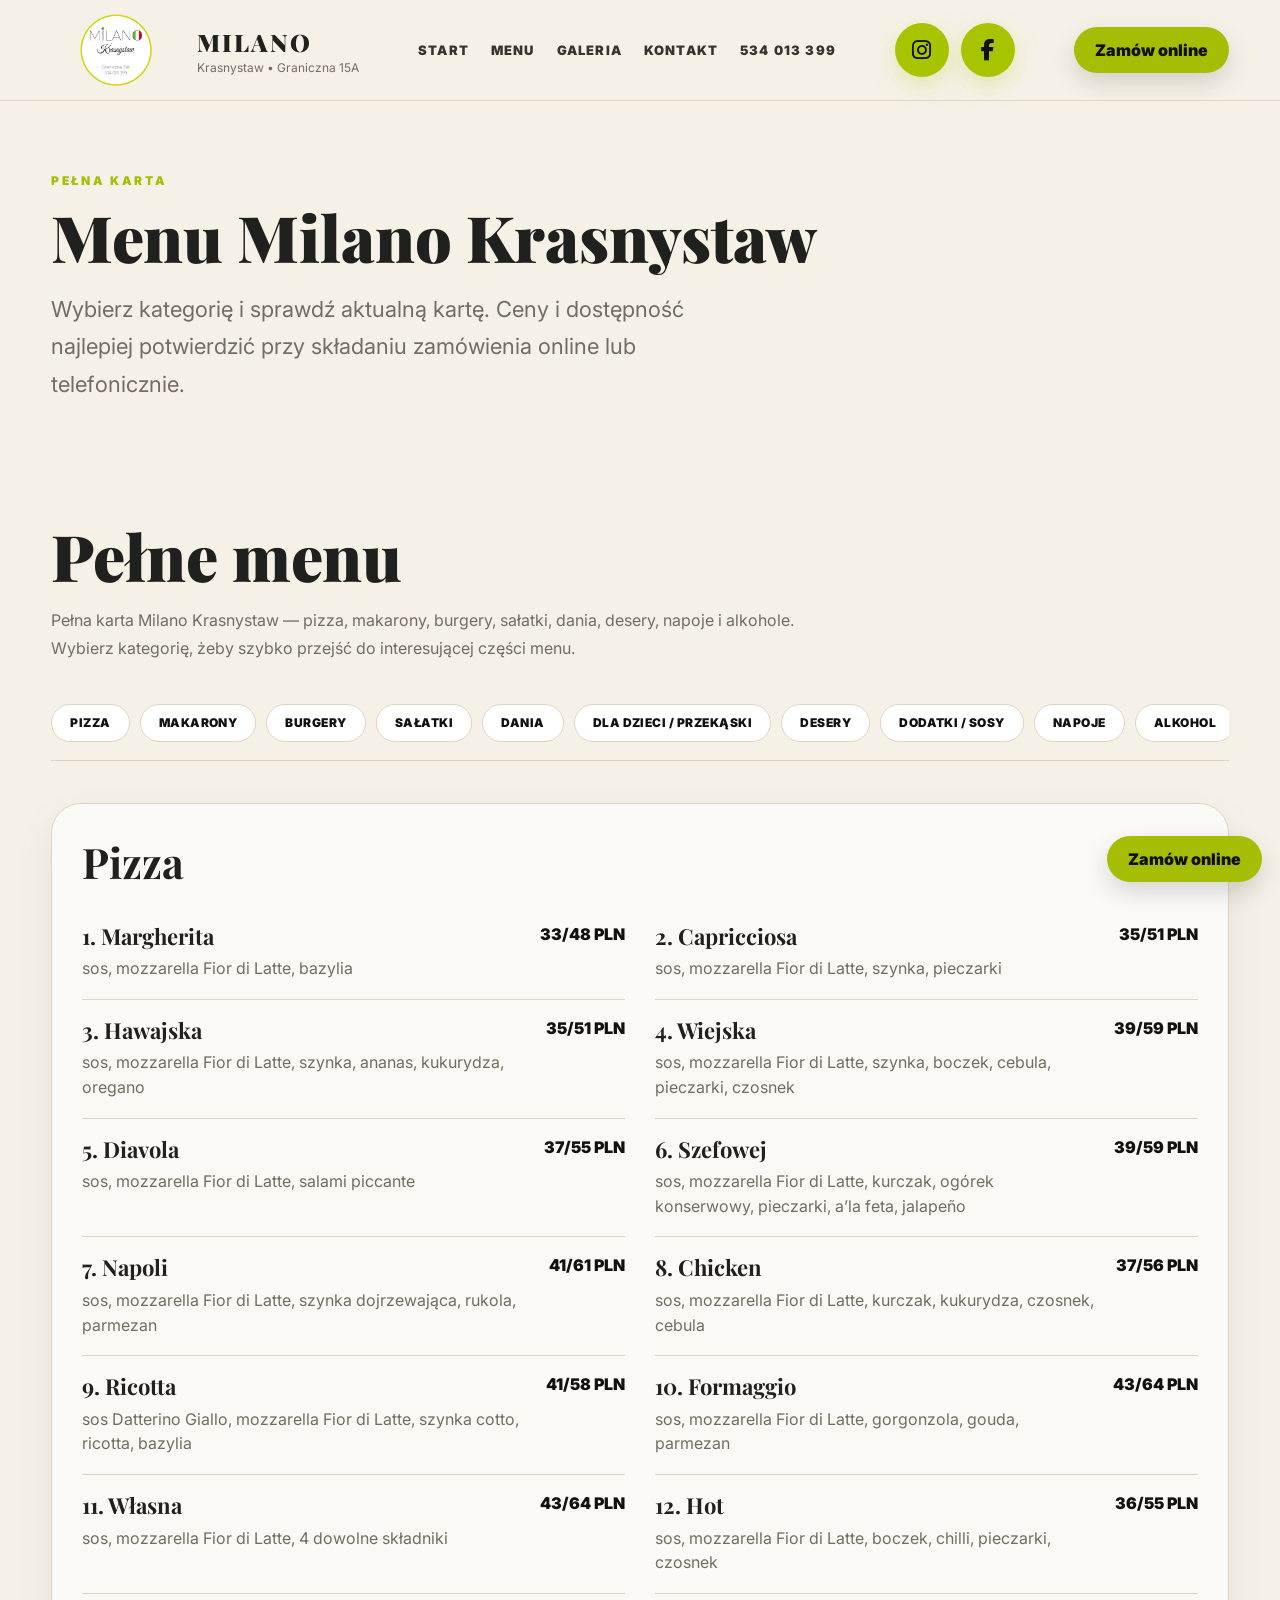
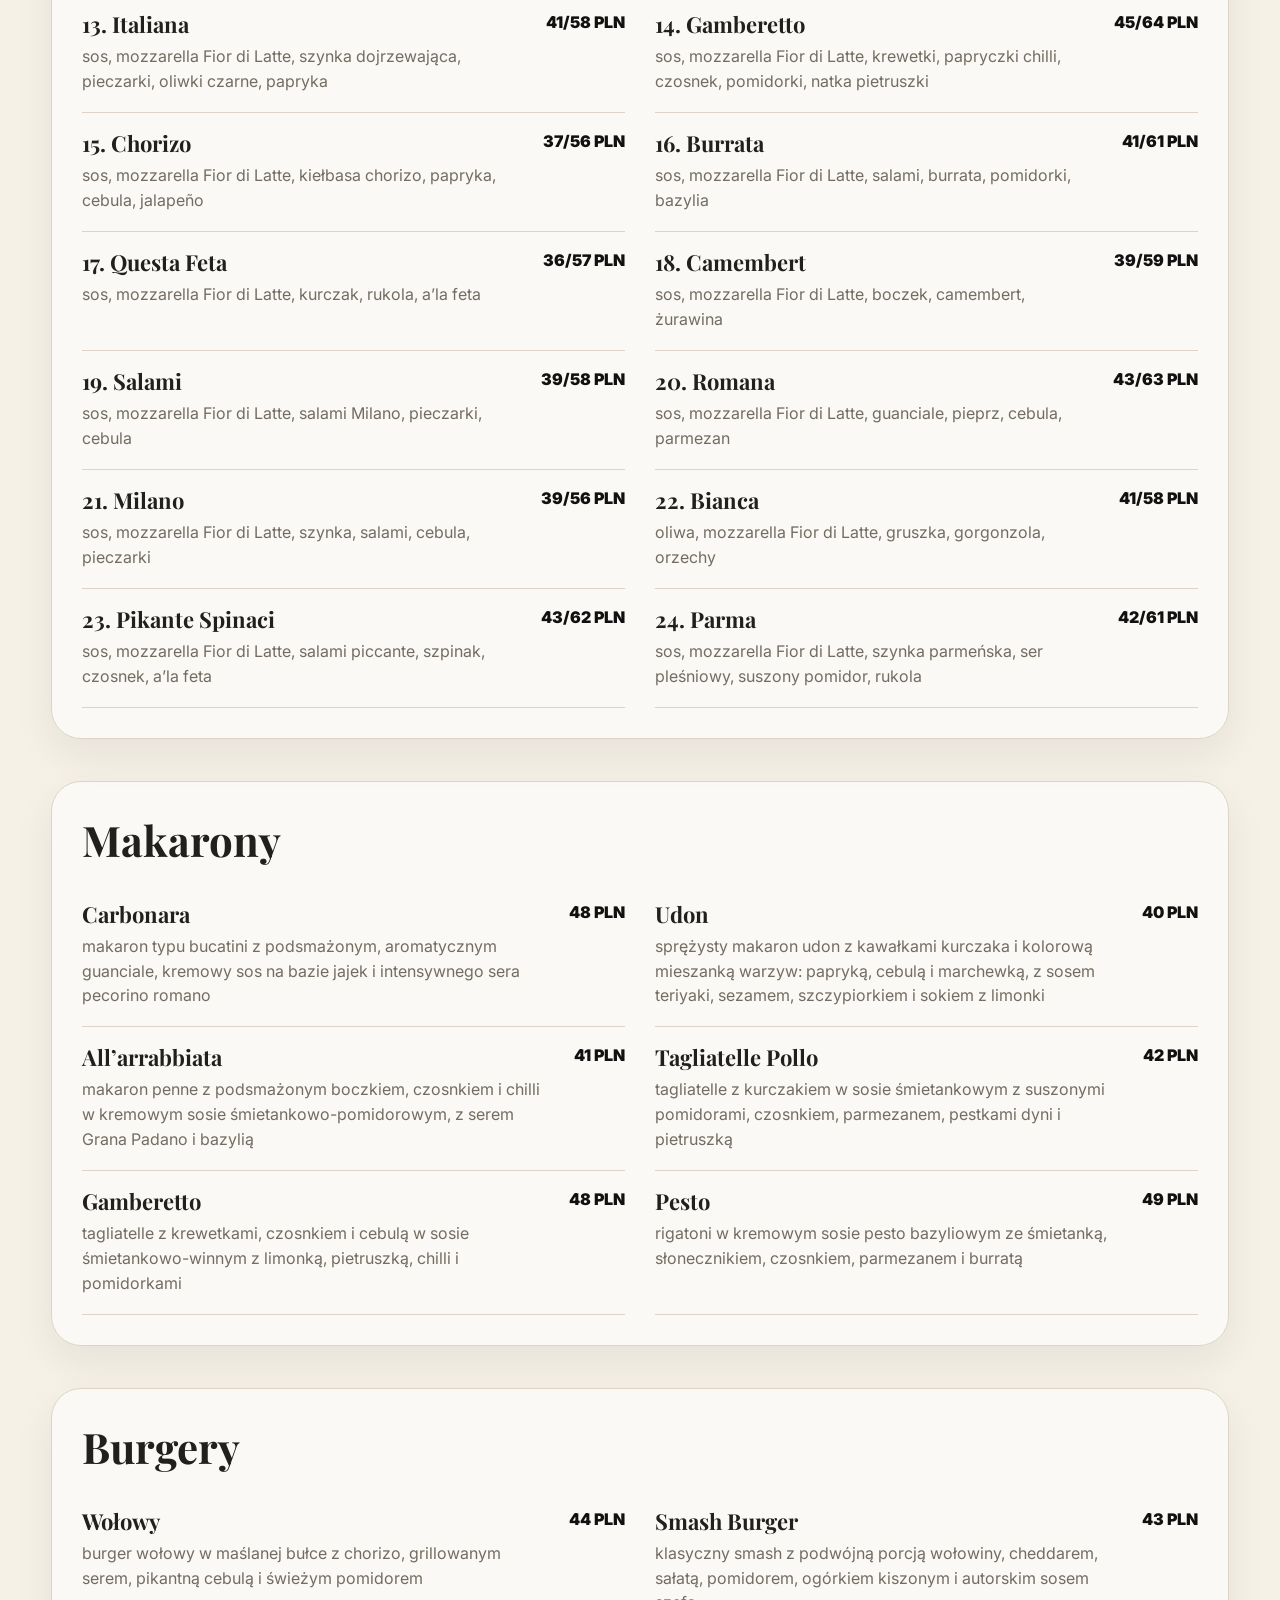
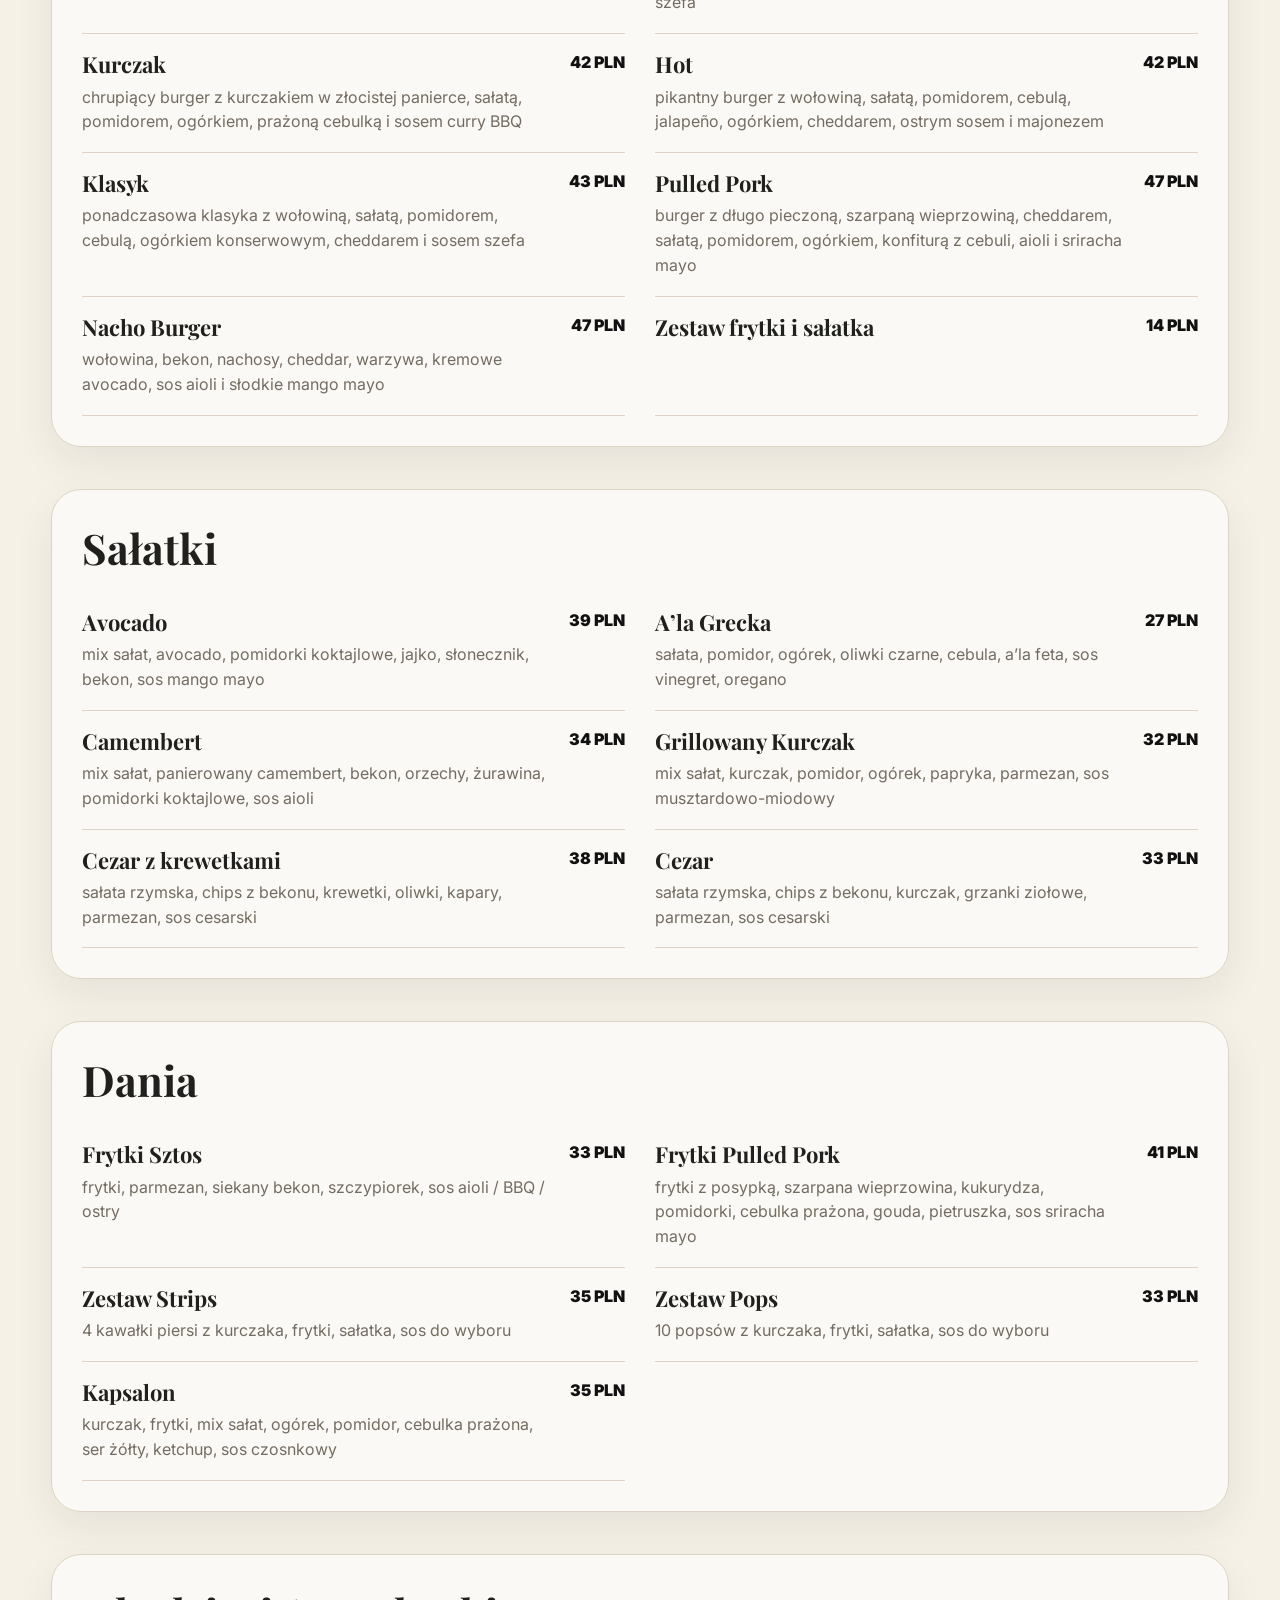
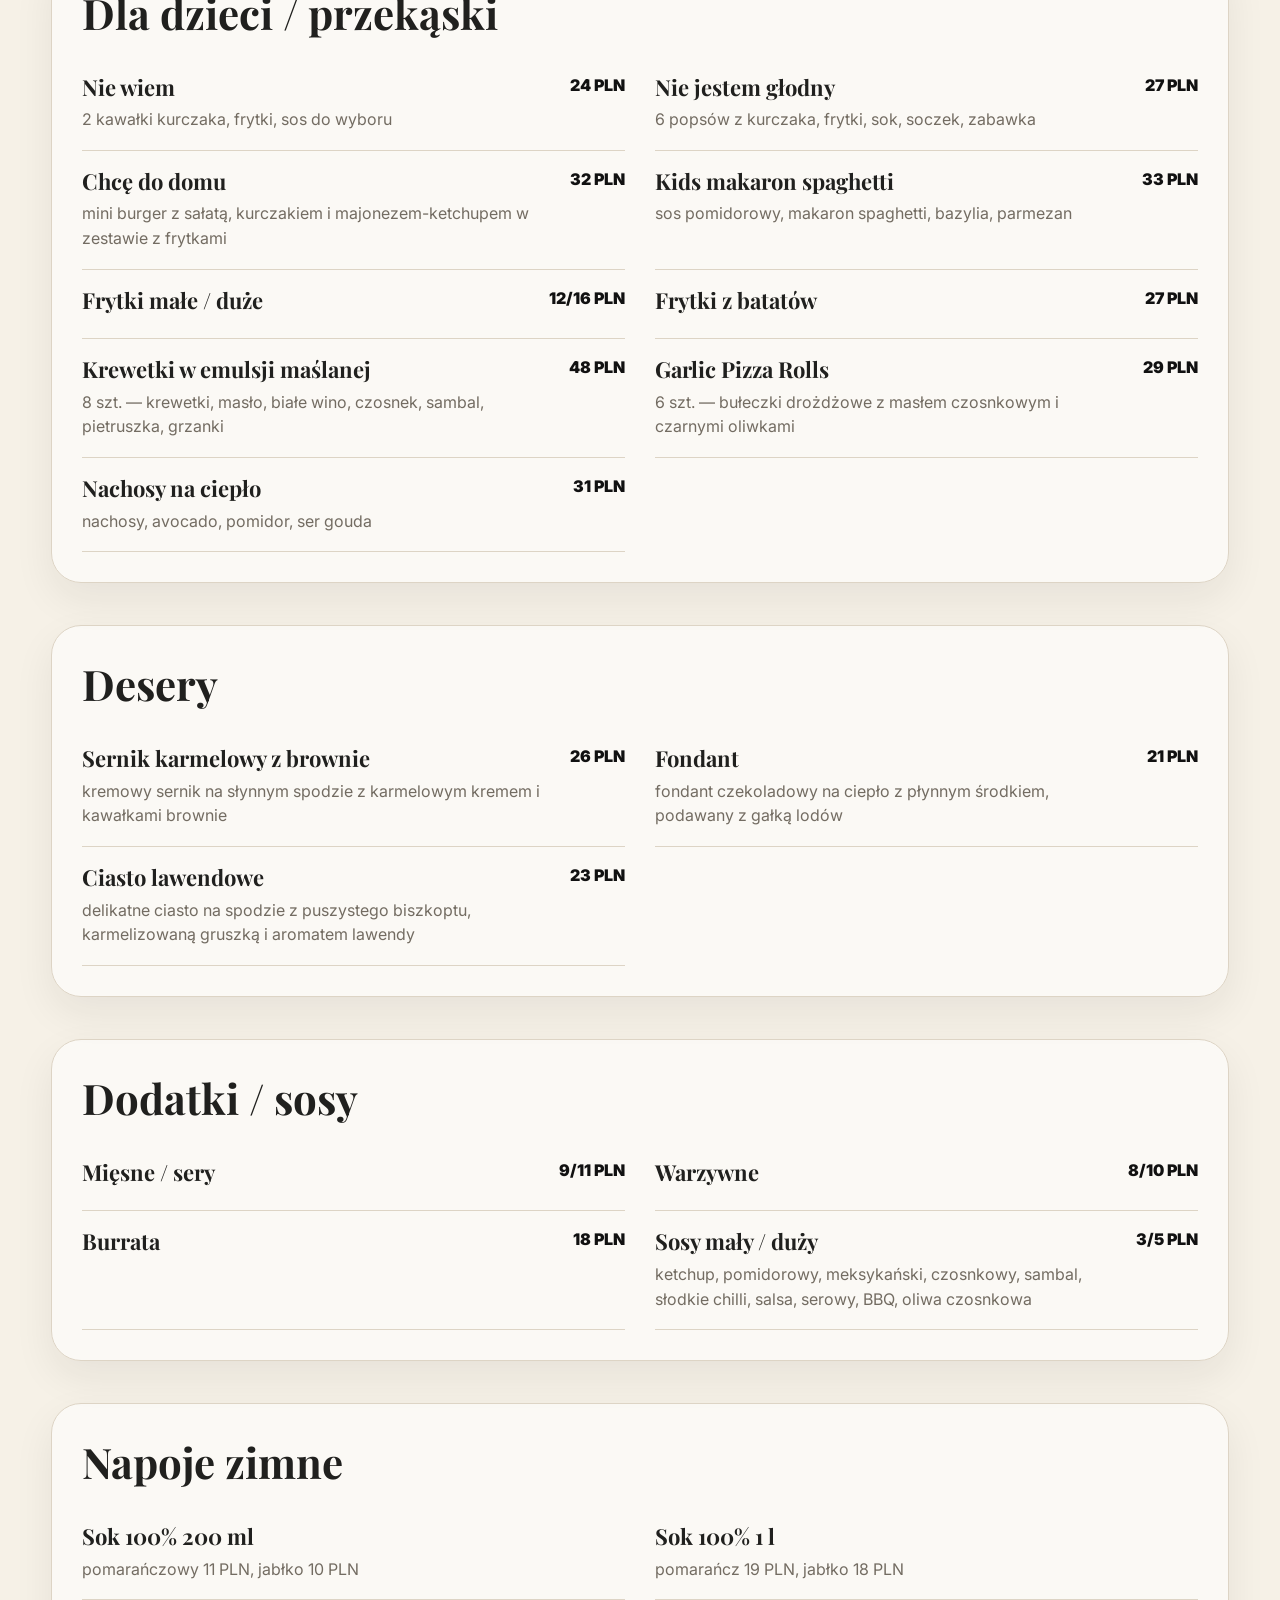
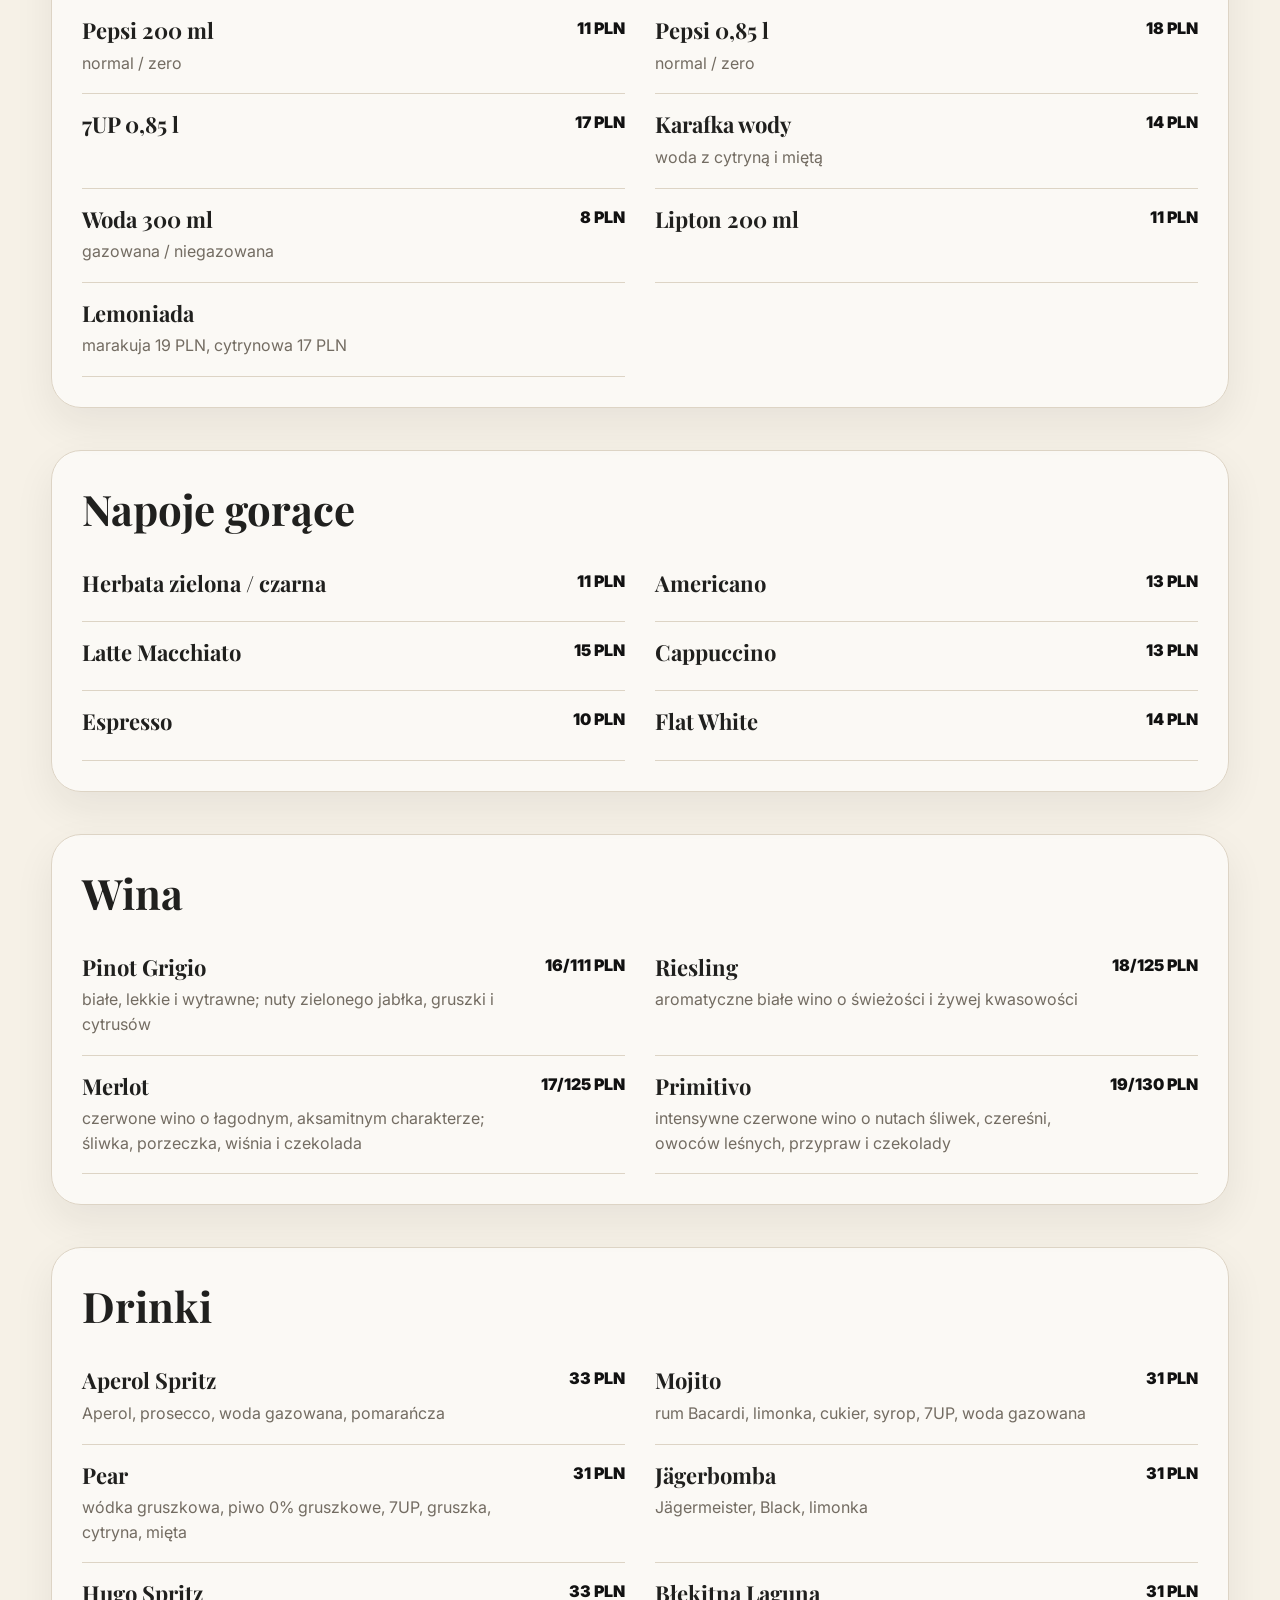
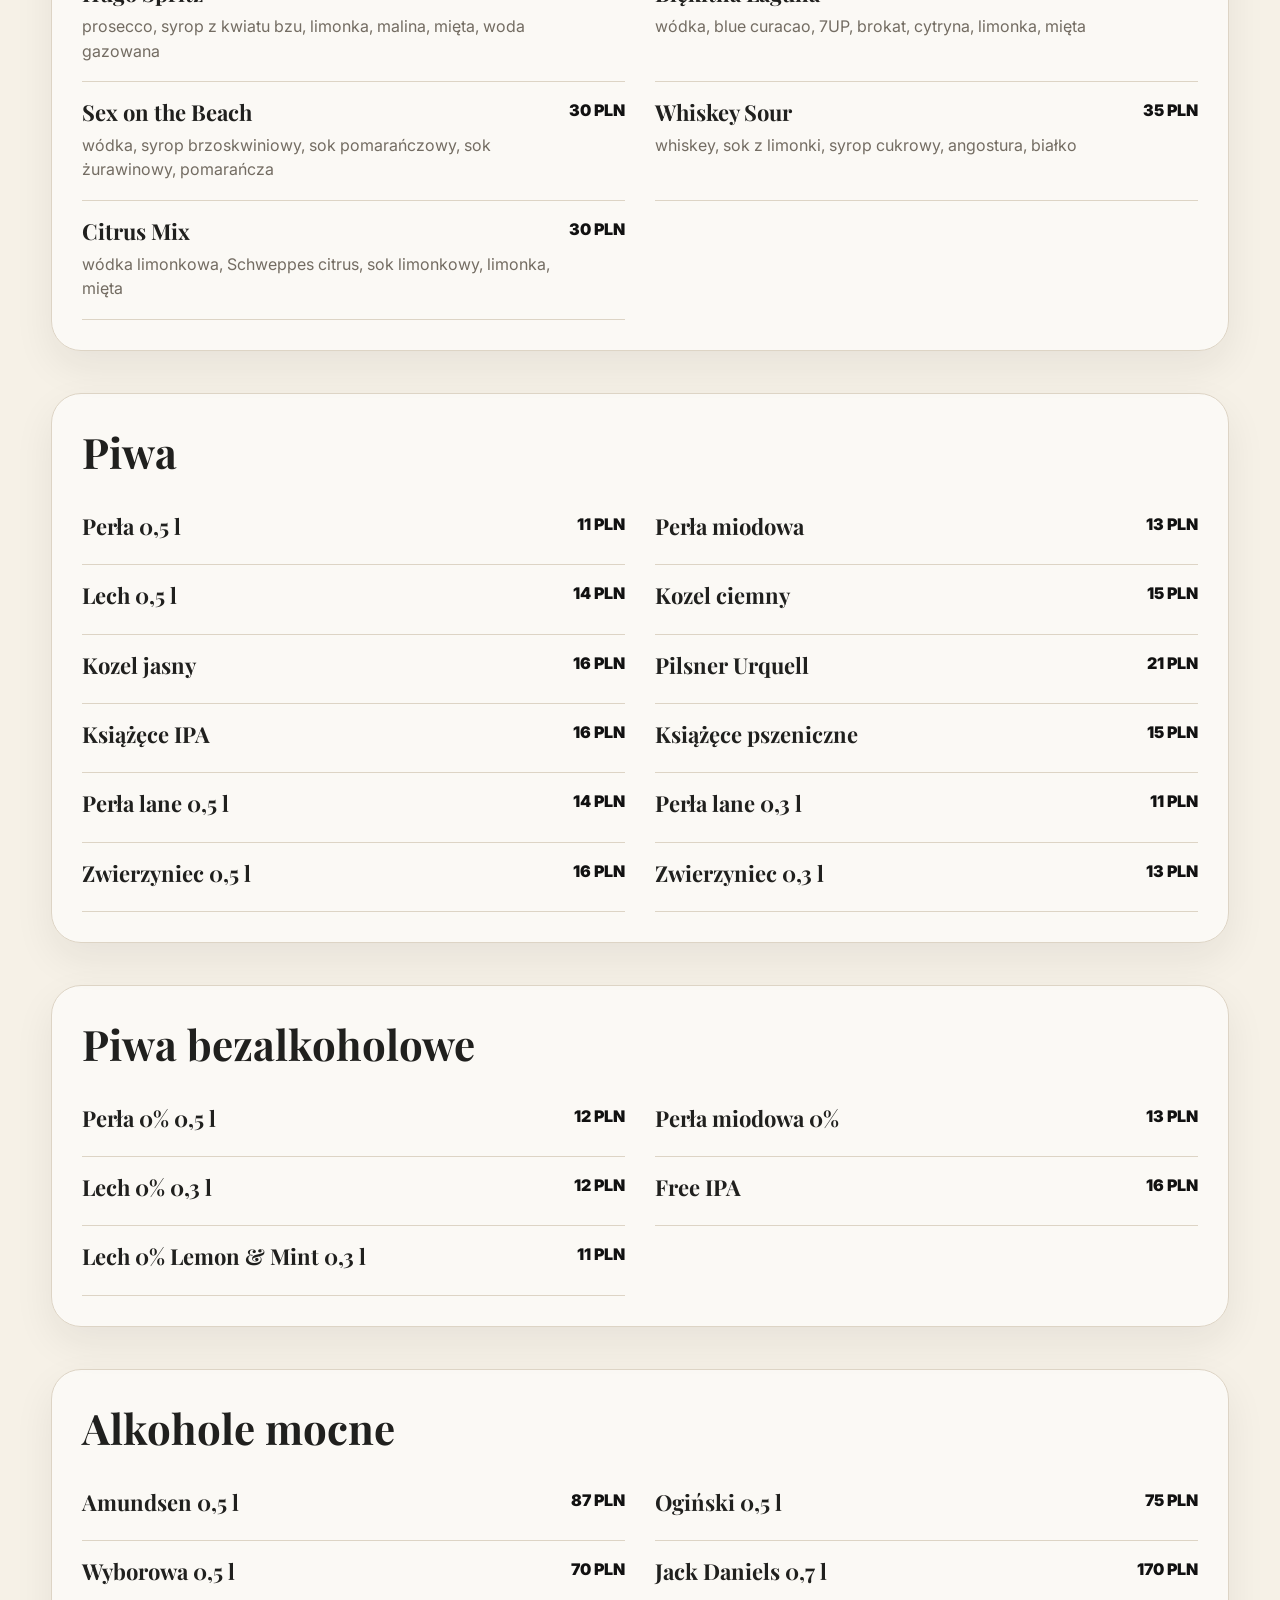
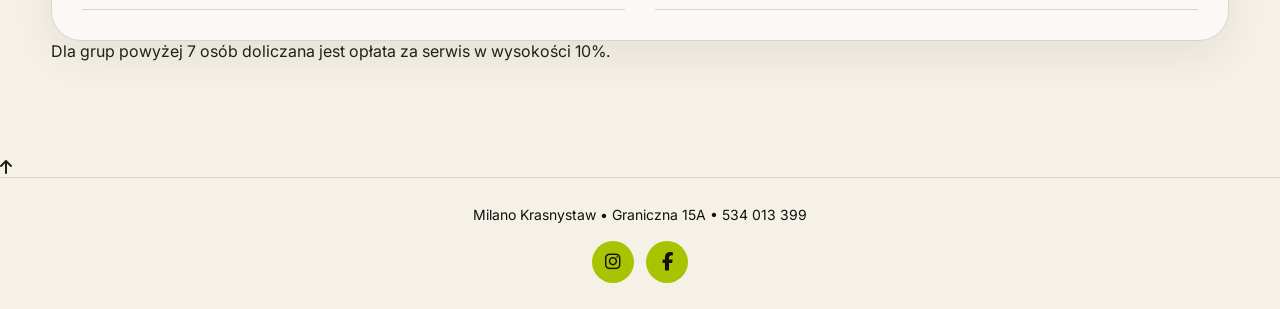
==== commit fe05e57a: "Update menu.html" ====
--- a/menu.html
+++ b/menu.html
@@ -1176,7 +1176,13 @@
         Zamów online
       </span>
     </a>
-
+<a
+  class="back-to-top"
+  href="#menu"
+  aria-label="Wróć na górę menu"
+>
+  <i class="fa-solid fa-arrow-up"></i>
+</a>
     <footer>
       <p>
         Milano Krasnystaw • Graniczna 15A • 534 013 399
@@ -1202,5 +1208,16 @@
         </a>
       </div>
     </footer>
+    <script>
+  const backToTop = document.querySelector('.back-to-top');
+
+  window.addEventListener('scroll', function () {
+    if (window.scrollY > 500) {
+      backToTop.classList.add('show');
+    } else {
+      backToTop.classList.remove('show');
+    }
+  });
+</script>
   </body>
 </html>
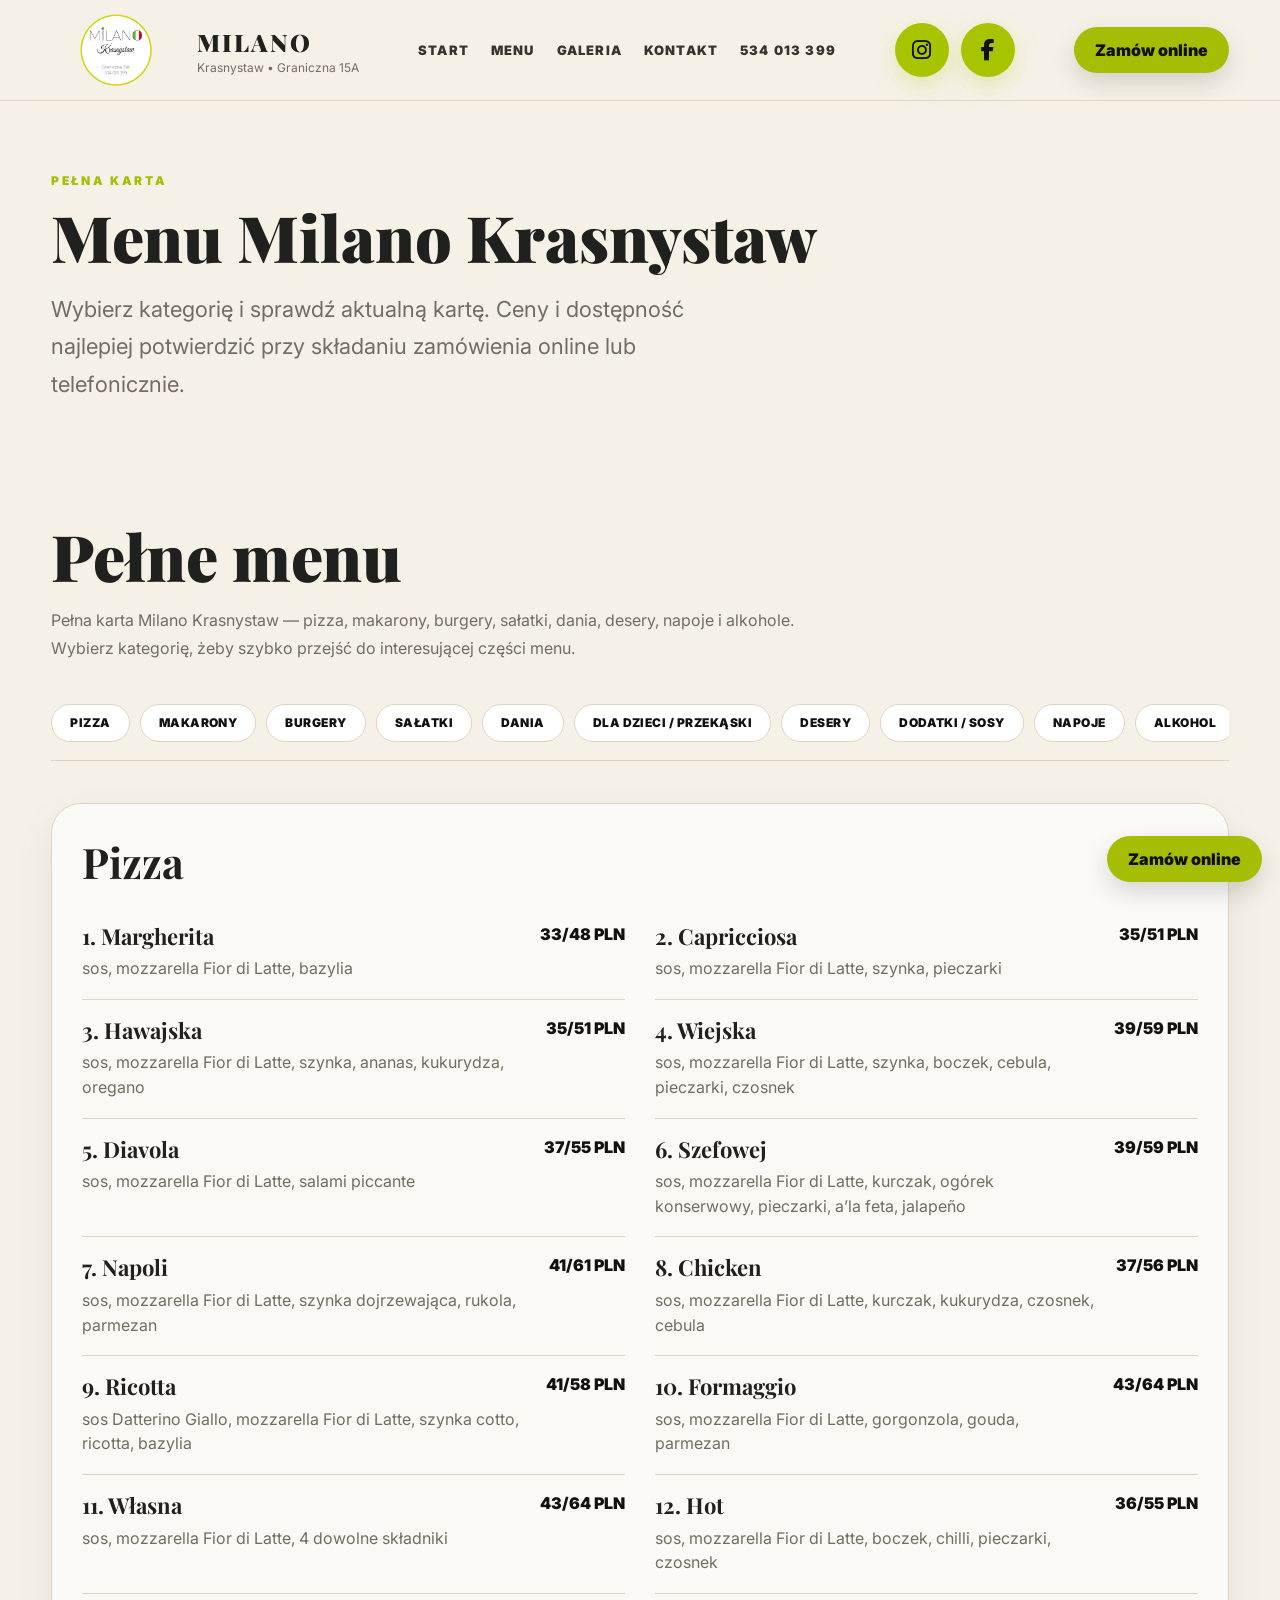
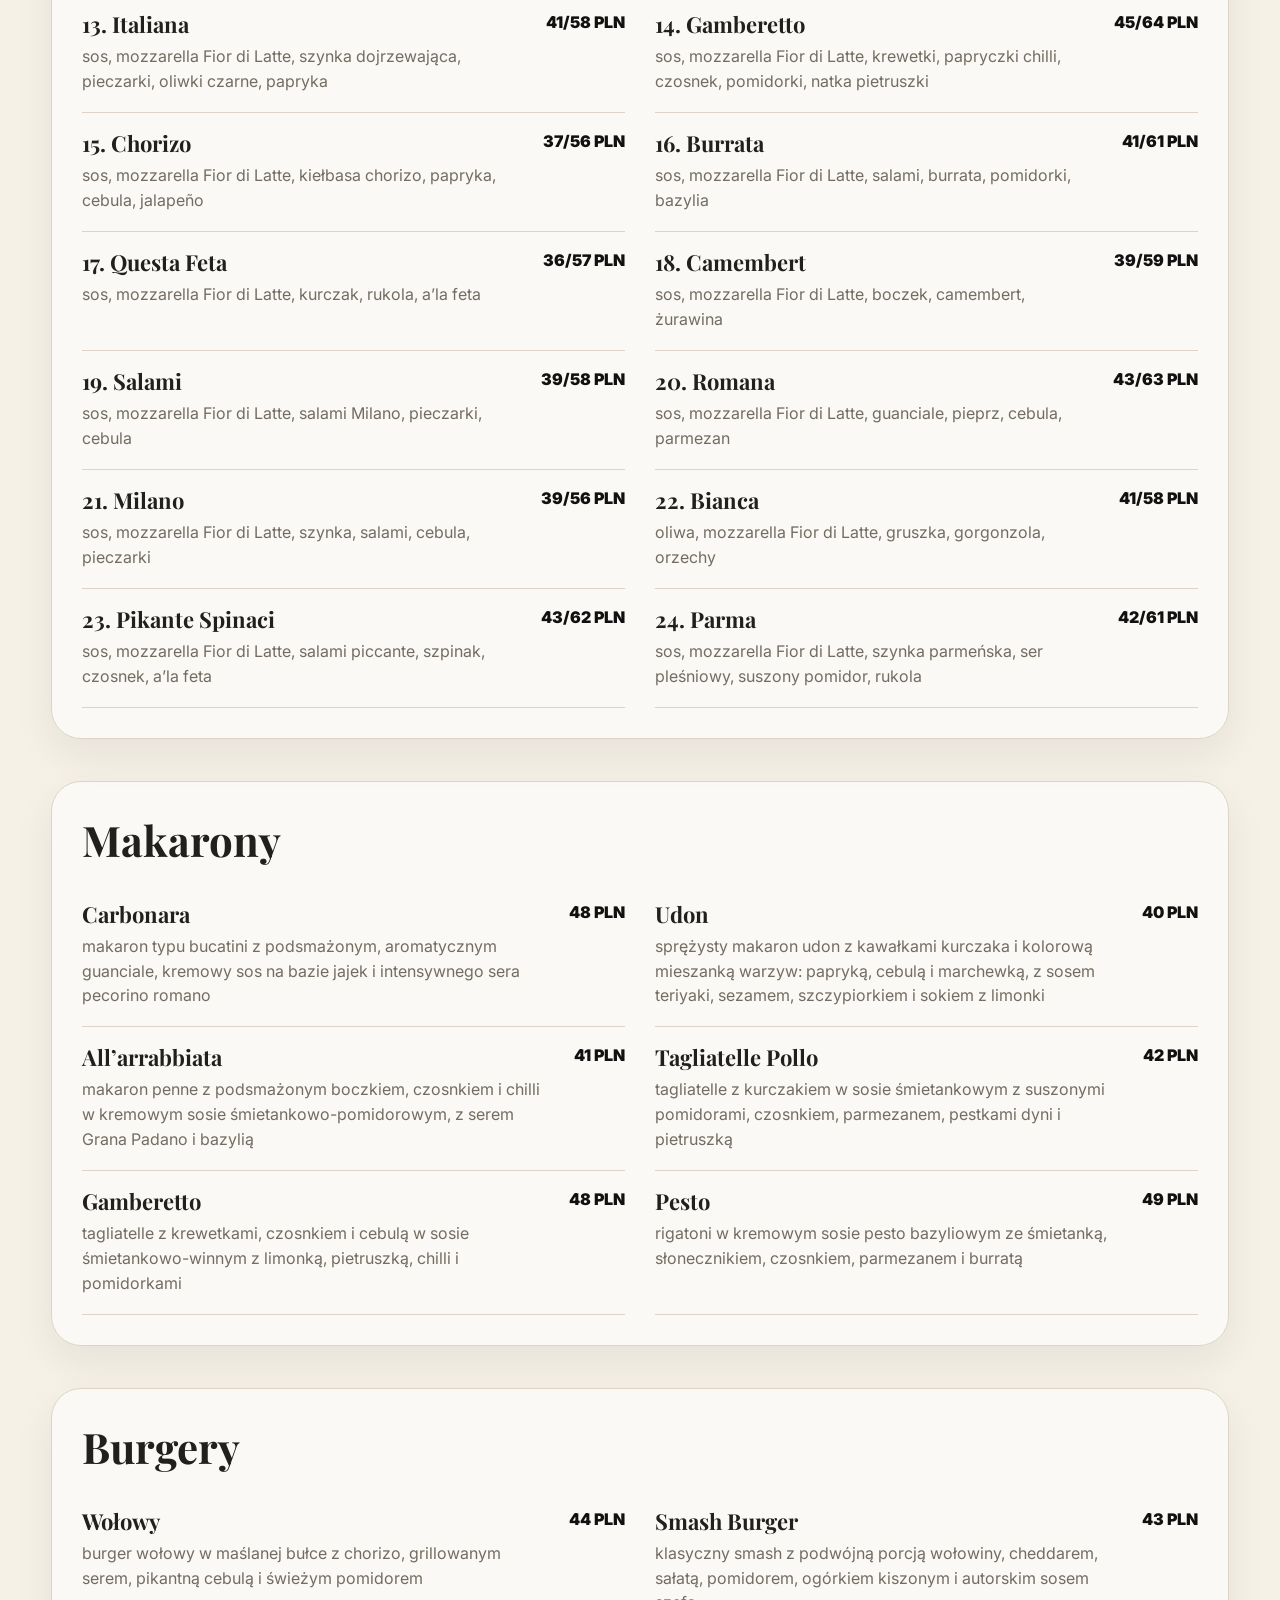
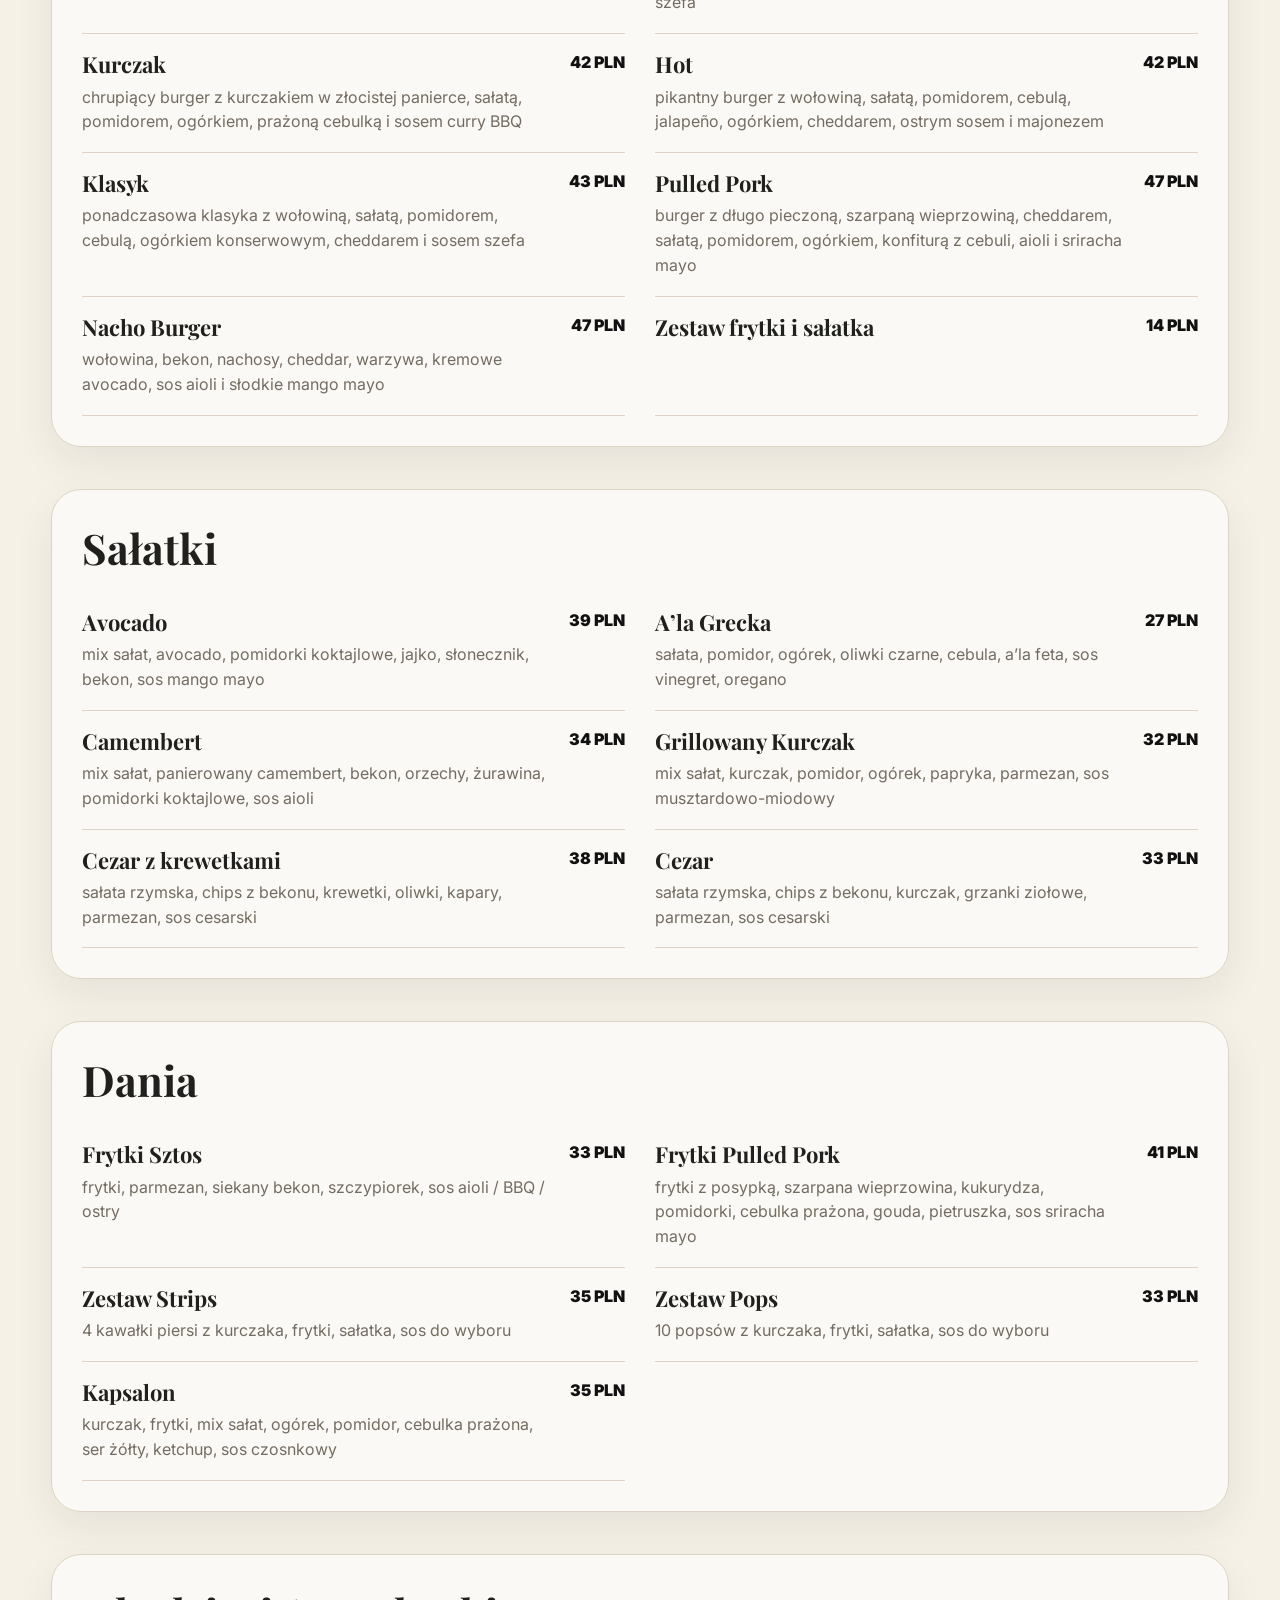
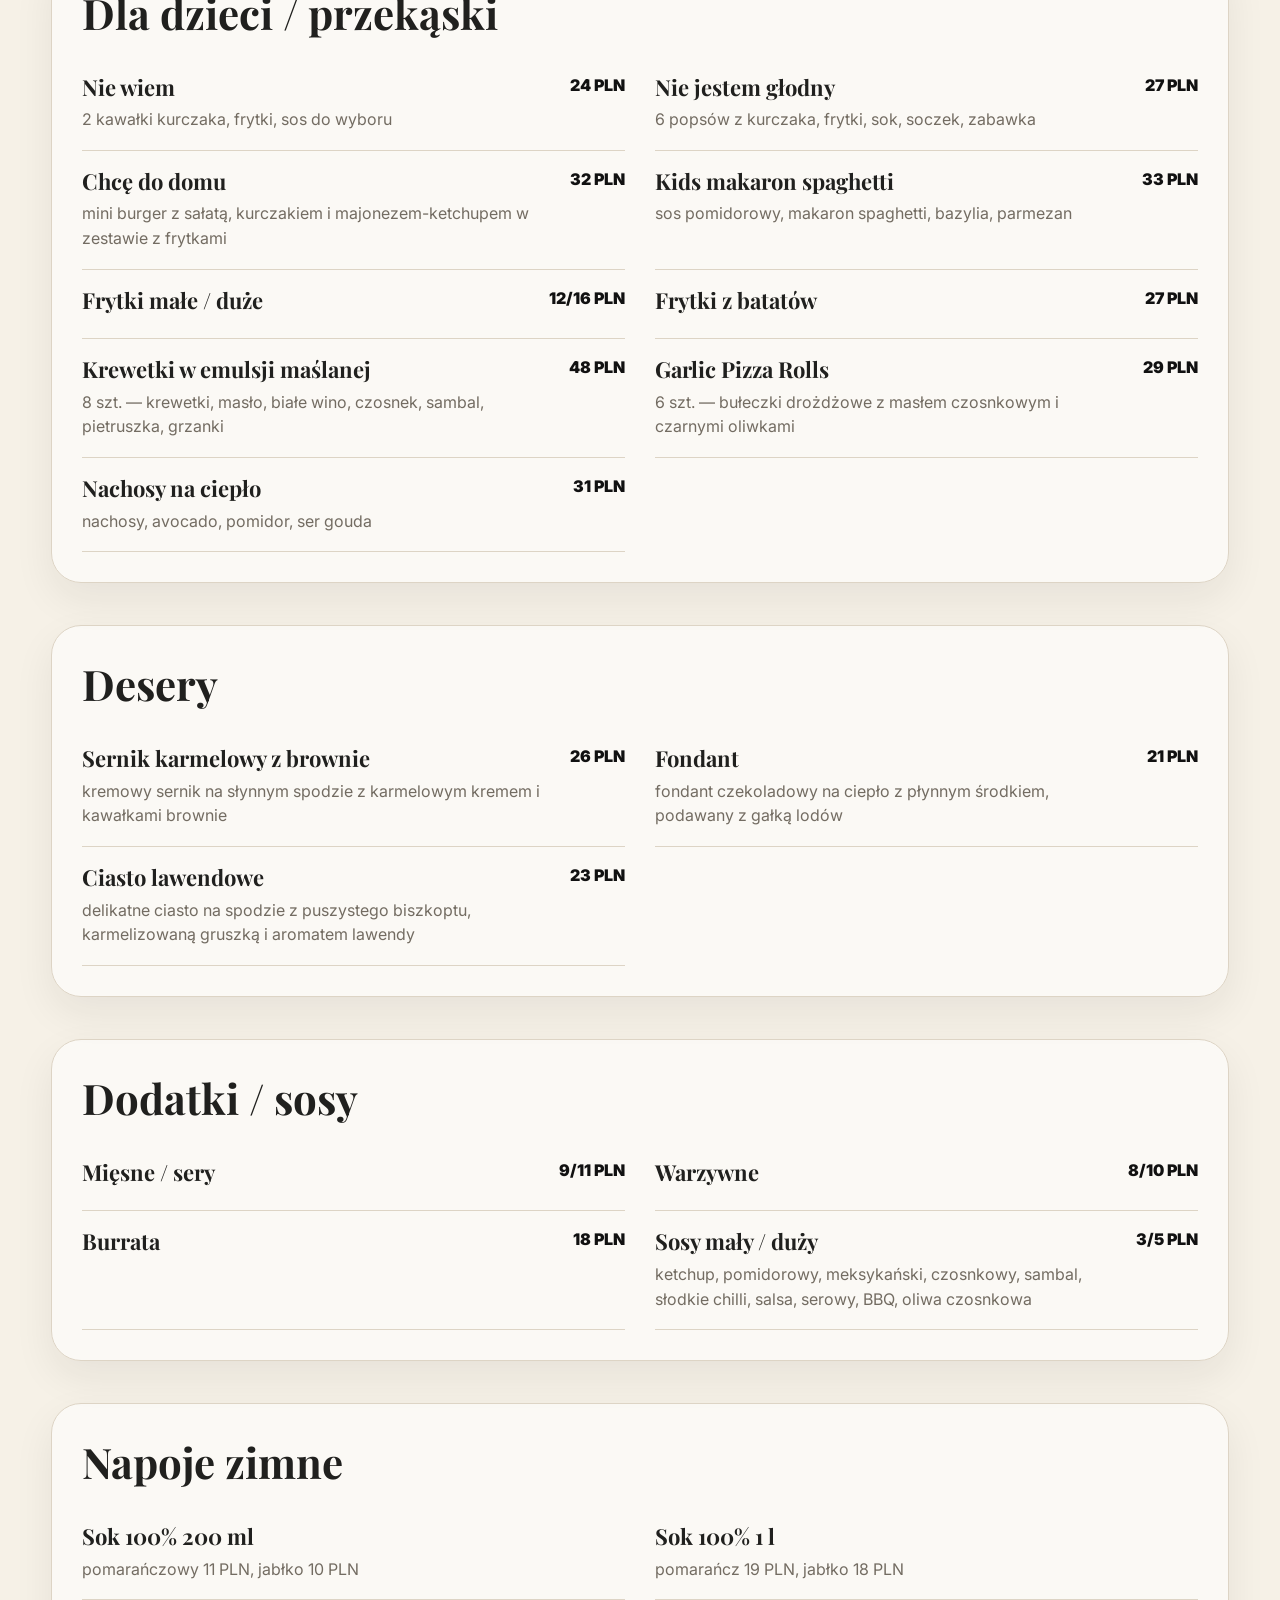
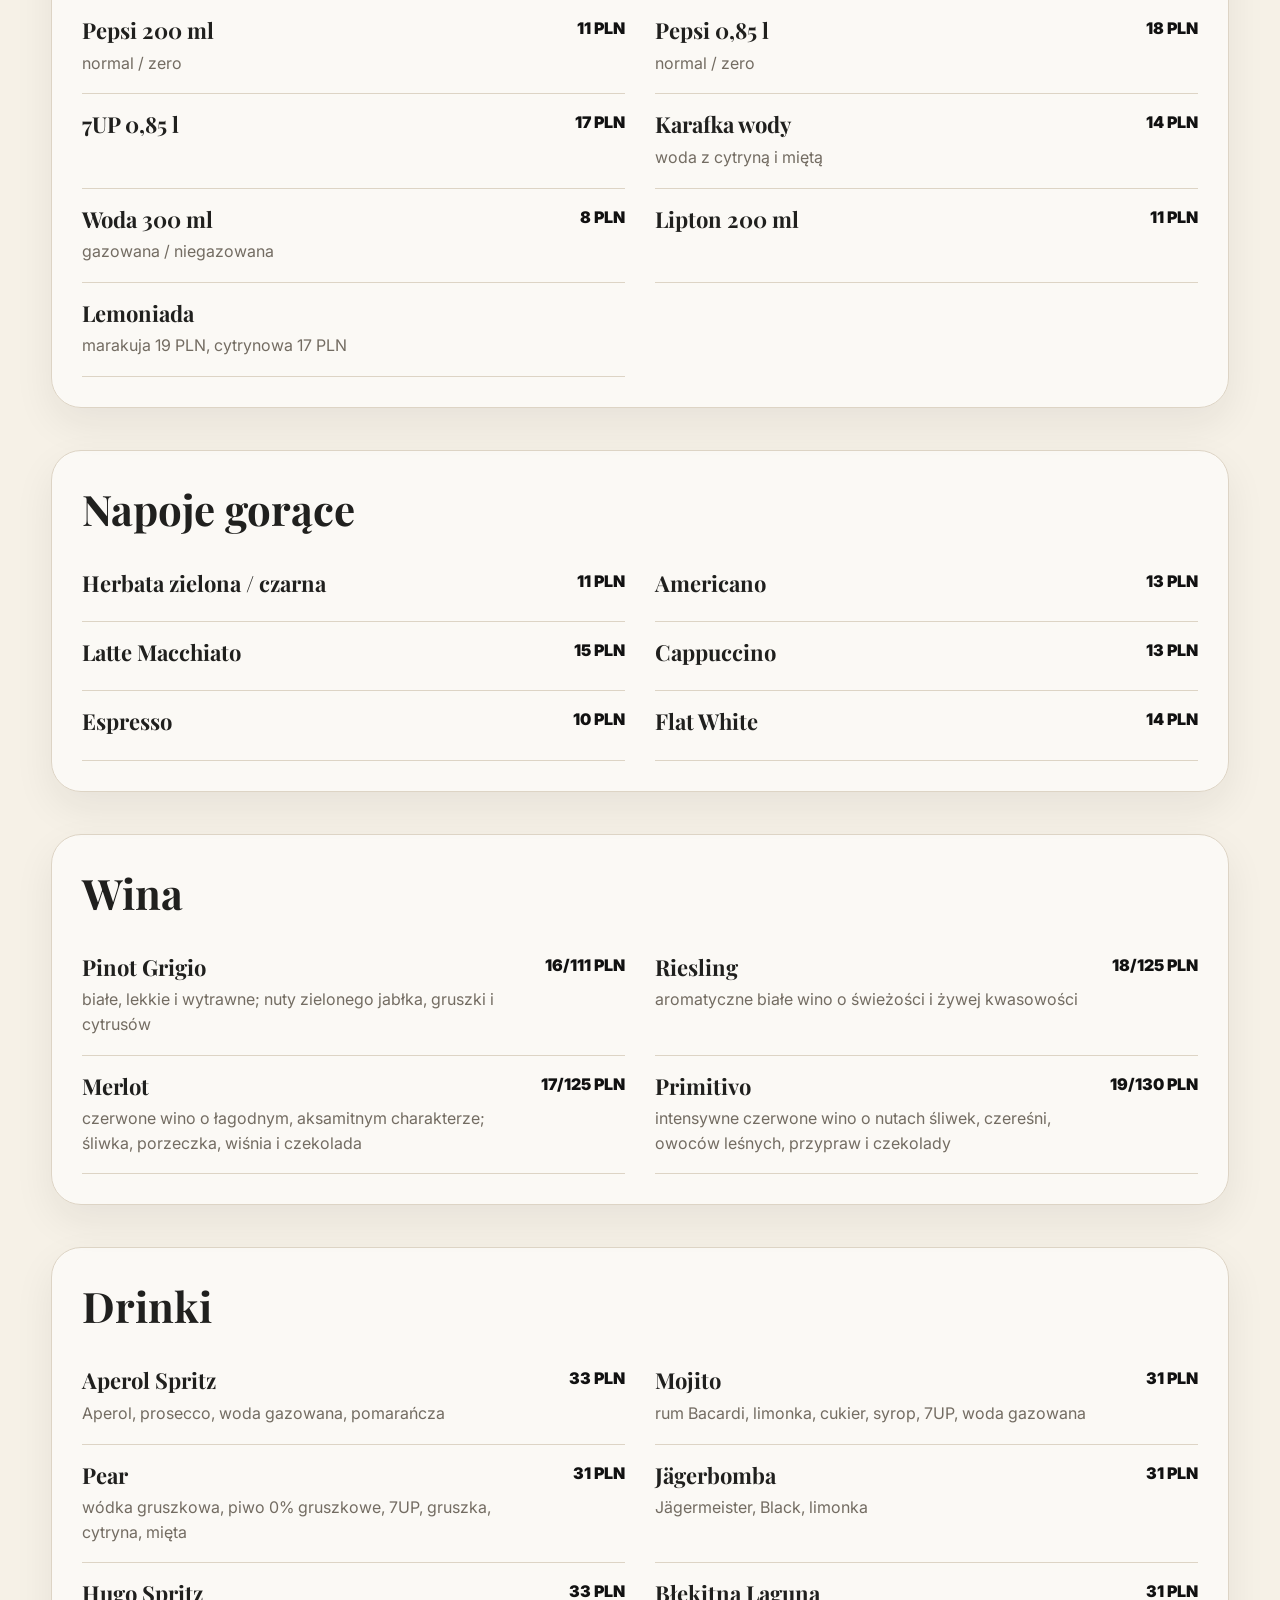
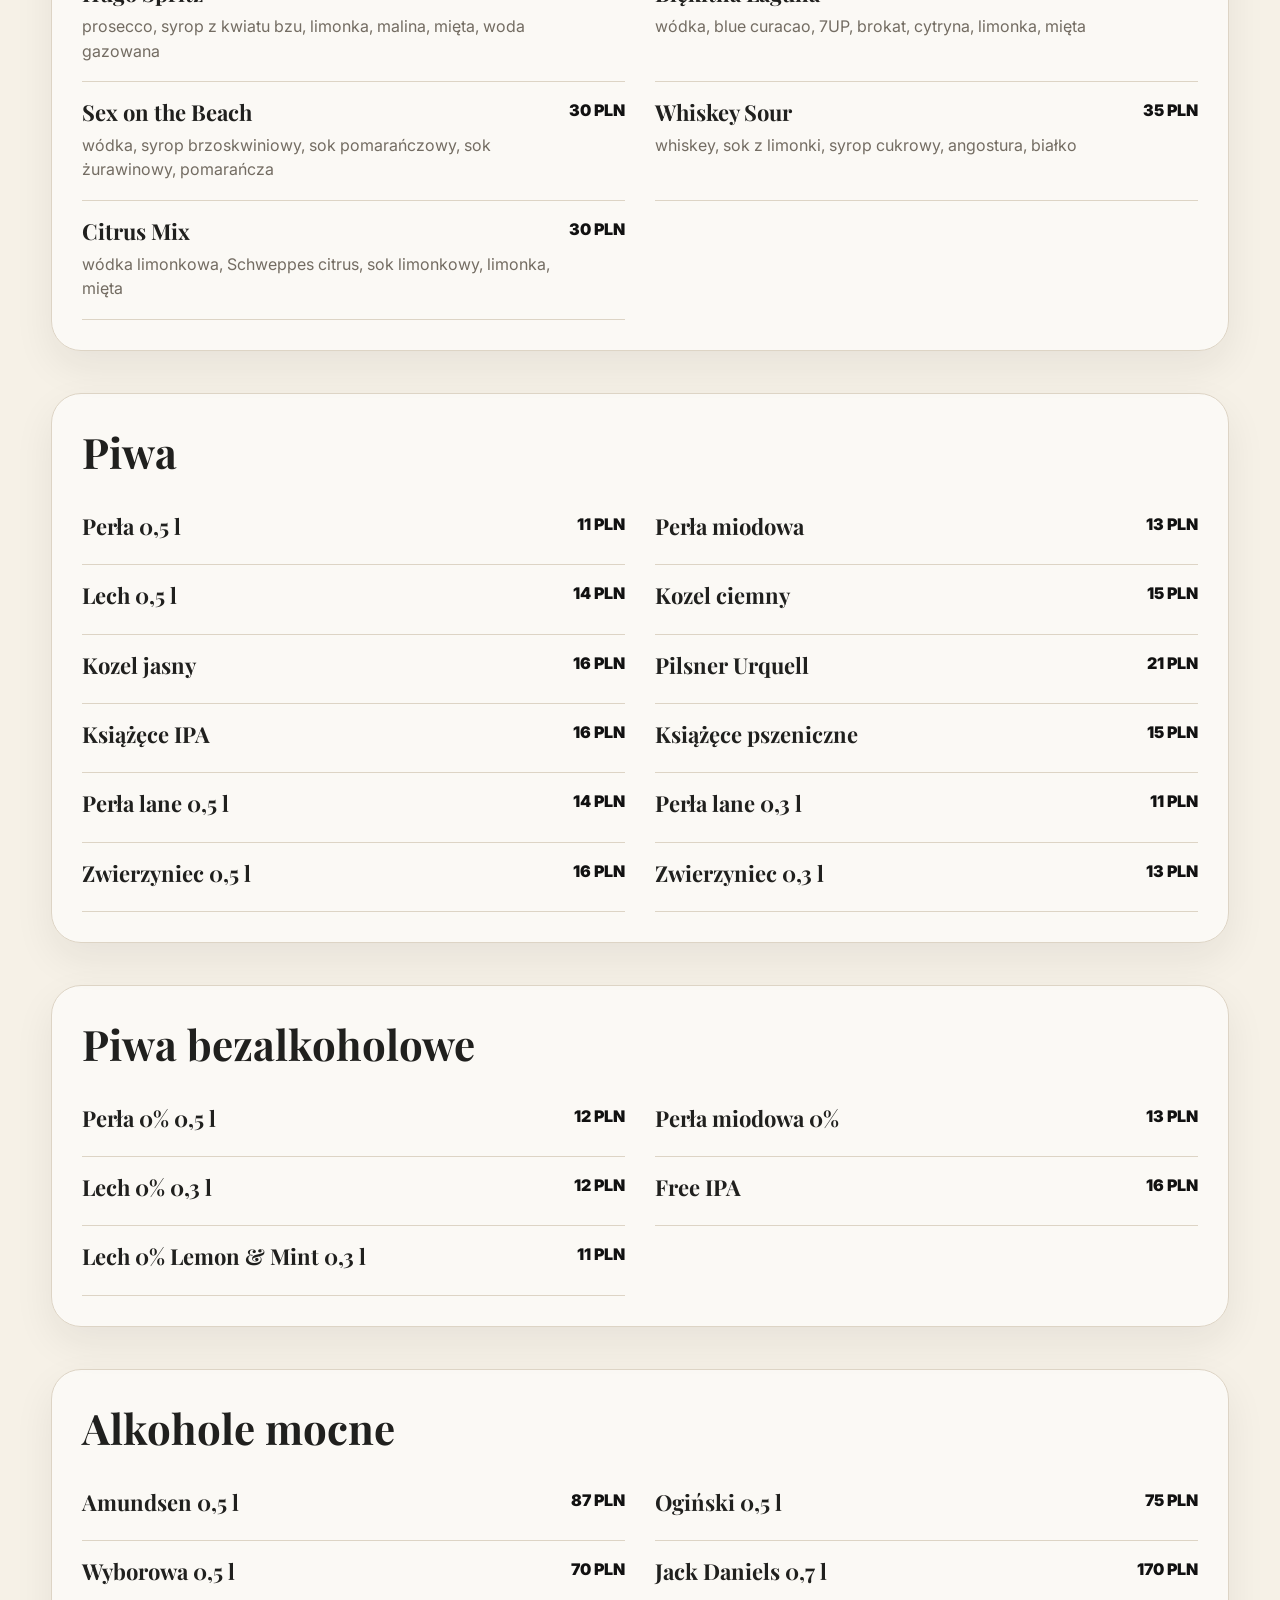
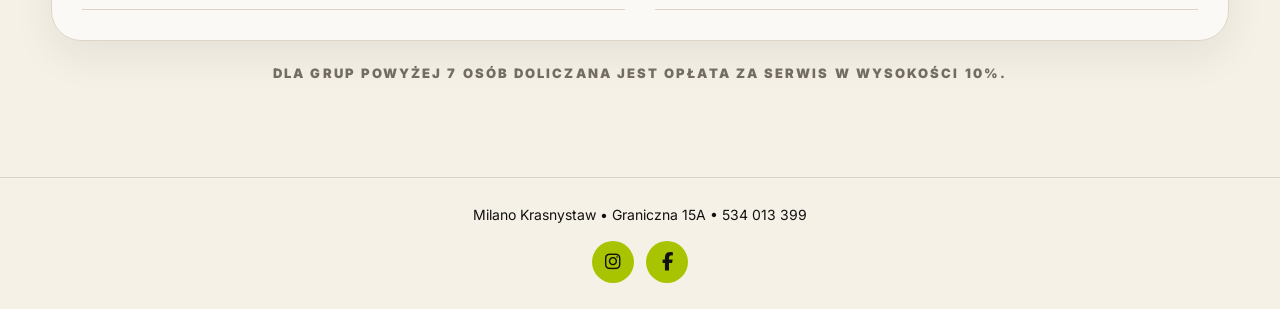
==== commit c865716a: "Update menu.html" ====
--- a/menu.html
+++ b/menu.html
@@ -814,7 +814,6 @@
 
           <section
             class="menu-section"
-            id="napoje"
           >
             <h3>Napoje gorące</h3>
 
@@ -906,7 +905,6 @@
 
           <section
             class="menu-section"
-            id="Alkohol"
           >
             <h3>Drinki</h3>
 
@@ -987,7 +985,6 @@
 
           <section
             class="menu-section"
-            id="Alkohol"
           >
             <h3>Piwa</h3>
 
@@ -1080,7 +1077,6 @@
 
           <section
             class="menu-section"
-            id="Alkohol"
           >
             <h3>Piwa bezalkoholowe</h3>
 
@@ -1124,7 +1120,6 @@
 
           <section
             class="menu-section"
-            id="Alkohol"
           >
             <h3>Alkohole mocne</h3>
 
--- a/style.css
+++ b/style.css
@@ -6,9 +6,7 @@
   --green: #a5bd05;
   --line: #ddd4c5;
   --dark: #151513;
-
-  --shadow: 0 22px 60px rgba(32,32,30,.16);
-
+  --shadow: 0 22px 60px rgba(32, 32, 30, .16);
   --serif: 'Playfair Display', serif;
   --sans: 'Inter', system-ui, -apple-system, sans-serif;
 }
@@ -23,10 +21,8 @@
 
 body {
   margin: 0;
-
   background: var(--cream);
   color: var(--ink);
-
   font-family: var(--sans);
 }
 
@@ -43,91 +39,67 @@
   width: min(1180px, 92vw);
   margin: auto;
 }
-
-/* =========================
-   NAVBAR
-========================= */
 
 .nav {
   position: sticky;
   top: 0;
   z-index: 90;
-
-  background: rgba(246,241,231,.88);
-
+  background: rgba(246, 241, 231, .88);
   backdrop-filter: blur(14px);
-
   border-bottom: 1px solid var(--line);
 }
 
 .navin {
   min-height: 92px;
-
   padding: 12px 0;
-
   display: flex;
   align-items: center;
   justify-content: space-between;
-
   gap: 22px;
 }
 
 .brand {
   display: flex;
   align-items: center;
-
   gap: 16px;
-
-  text-decoration: none;
-
+  text-decoration: none;
   min-width: 0;
 }
 
 .brand-logo {
   width: 130px;
   height: 76px;
-
   object-fit: contain;
   object-position: center;
-
   flex: 0 0 auto;
 }
 
 .brand-name {
   font-family: var(--serif);
-
   font-weight: 900;
   font-size: 24px;
-
   letter-spacing: .08em;
 }
 
 .brand-small {
   margin-top: 2px;
-
   color: var(--muted);
-
   font-size: 12px;
 }
 
 .links {
   display: flex;
   align-items: center;
-
   gap: 22px;
-
   font-size: 13px;
   font-weight: 900;
-
   text-transform: uppercase;
   letter-spacing: .09em;
 }
 
 .links a {
   text-decoration: none;
-
   color: #37342f;
-
   transition: .2s ease;
 }
 
@@ -135,40 +107,28 @@
   color: var(--green);
 }
 
-/* =========================
-   SOCIALS
-========================= */
-
 .socials {
   display: flex;
   align-items: center;
-
   gap: 12px;
 }
 
 .socials a {
   width: 54px;
   height: 54px;
-
   border-radius: 999px;
-
   background: #a8c400;
   color: #111;
-
-  display: flex;
-  align-items: center;
-  justify-content: center;
-
-  text-decoration: none;
-
+  display: flex;
+  align-items: center;
+  justify-content: center;
+  text-decoration: none;
   transition: .3s ease;
-
-  box-shadow: 0 8px 24px rgba(168,196,0,.25);
+  box-shadow: 0 8px 24px rgba(168, 196, 0, .25);
 }
 
 .socials a:hover {
   transform: translateY(-2px) scale(1.05);
-
   background: #b7d600;
 }
 
@@ -176,27 +136,17 @@
   font-size: 22px;
 }
 
-/* =========================
-   BUTTONS
-========================= */
-
 .btn {
   display: inline-flex;
   align-items: center;
   justify-content: center;
-
   gap: 8px;
-
   padding: 13px 21px;
-
   border: 0;
   border-radius: 999px;
-
-  text-decoration: none;
-
-  font-weight: 900;
-
-  box-shadow: 0 10px 24px rgba(0,0,0,.14);
+  text-decoration: none;
+  font-weight: 900;
+  box-shadow: 0 10px 24px rgba(0, 0, 0, .14);
 }
 
 .btn.green {
@@ -209,269 +159,35 @@
   color: #111;
 }
 
-/* =========================
-   HERO
-========================= */
-
-.hero {
-  position: relative;
-
-  min-height: 720px;
-
-  overflow: hidden;
-
-  background:
-    linear-gradient(
-      120deg,
-      rgba(0,0,0,.66),
-      rgba(0,0,0,.22)
-    ),
-    url('pizza.jpg') center/cover;
-
-  color: #fff;
-}
-
-.hero::after {
-  content: '';
-
-  position: absolute;
-  inset: auto 0 0;
-
-  height: 38%;
-
-  background: linear-gradient(
-    transparent,
-    var(--cream)
-  );
-}
-
-.hero-content {
-  position: relative;
-  z-index: 1;
-
-  max-width: 760px;
-
-  padding: 104px 0 160px;
+.page-hero {
+  padding: 72px 0 30px;
+}
+
+.page-hero .lead {
+  color: var(--muted);
 }
 
 .eyebrow {
   margin-bottom: 18px;
-
   color: var(--green);
-
   font-size: 12px;
   font-weight: 900;
-
   text-transform: uppercase;
   letter-spacing: .22em;
 }
 
-.h1 {
-  margin: 0 0 26px;
-
+.title {
+  margin: 0 0 18px;
   font-family: var(--serif);
-
-  font-size: clamp(54px, 9vw, 112px);
-  line-height: .88;
-
+  font-size: clamp(40px, 5vw, 72px);
+  line-height: .98;
   font-weight: 900;
 }
 
 .lead {
   max-width: 650px;
-
-  color: rgba(255,255,255,.88);
-
-  font-size: clamp(18px,2vw,22px);
+  font-size: clamp(18px, 2vw, 22px);
   line-height: 1.7;
-}
-
-.actions {
-  display: flex;
-  flex-wrap: wrap;
-
-  gap: 12px;
-
-  margin-top: 34px;
-}
-
-/* =========================
-   SECTIONS
-========================= */
-
-.section {
-  padding: 92px 0;
-}
-
-.split {
-  display: grid;
-  grid-template-columns: 1.05fr .95fr;
-
-  align-items: center;
-
-  gap: 64px;
-}
-
-.title {
-  margin: 0 0 18px;
-
-  font-family: var(--serif);
-
-  font-size: clamp(40px,5vw,72px);
-  line-height: .98;
-
-  font-weight: 900;
-}
-
-.text {
-  color: var(--muted);
-
-  font-size: 17px;
-  line-height: 1.85;
-}
-
-.text-light {
-  color: #ddd;
-}
-
-.card {
-  padding: 34px;
-
-  background: rgba(255,255,255,.72);
-
-  border: 1px solid var(--line);
-  border-radius: 32px;
-
-  box-shadow: var(--shadow);
-}
-
-/* =========================
-   GALLERY
-========================= */
-
-.gallery-head {
-  display: grid;
-  grid-template-columns: 1.1fr .9fr;
-
-  align-items: end;
-
-  gap: 60px;
-
-  margin-bottom: 34px;
-}
-
-.food-grid {
-  display: grid;
-  grid-template-columns: 1.3fr .8fr .8fr;
-
-  grid-auto-rows: 260px;
-
-  gap: 18px;
-}
-
-.food-card {
-  position: relative;
-
-  overflow: hidden;
-
-  border-radius: 26px;
-
-  background: #111;
-
-  box-shadow: var(--shadow);
-
-  text-decoration: none;
-}
-
-.food-card.big {
-  grid-row: span 2;
-}
-
-.food-card img {
-  width: 100%;
-  height: 100%;
-
-  object-fit: cover;
-
-  transition: transform .45s ease;
-}
-
-.food-card:hover img {
-  transform: scale(1.045);
-}
-
-.food-label {
-  position: absolute;
-
-  left: 18px;
-  right: 18px;
-  bottom: 18px;
-
-  padding: 16px 18px;
-
-  border-radius: 18px;
-
-  background: rgba(255,253,247,.94);
-}
-
-.food-label strong {
-  display: block;
-
-  font-family: var(--serif);
-
-  font-size: 28px;
-  line-height: 1;
-}
-
-.food-label span {
-  color: var(--muted);
-
-  font-size: 14px;
-}
-
-/* =========================
-   CONTACT
-========================= */
-
-.contact {
-  background: var(--dark);
-  color: #fff;
-}
-
-.contact-grid {
-  display: grid;
-  grid-template-columns: 1fr 1fr;
-
-  gap: 24px;
-}
-
-.contact .card {
-  background: #242422;
-
-  border-color: #3a3a35;
-
-  box-shadow: none;
-}
-
-.bigphone {
-  color: var(--green);
-
-  font-size: 38px;
-  font-weight: 900;
-
-  text-decoration: none;
-}
-
-/* =========================
-   MENU
-========================= */
-
-.page-hero {
-  padding: 72px 0 30px;
-}
-
-.page-hero .lead {
-  color: var(--muted);
 }
 
 .menu {
@@ -481,44 +197,31 @@
 .menu-intro {
   margin-bottom: 24px;
 }
-.menu-subtitle {
-  margin: 28px 0 10px;
-
-  color: var(--green);
-
-  font-family: var(--serif);
-  font-size: 28px;
-  font-weight: 900;
-}
+
+.menu-intro p {
+  color: var(--muted);
+  line-height: 1.75;
+  max-width: 760px;
+}
+
 .cats {
   position: sticky;
   top: 92px;
   z-index: 70;
-
   display: flex;
   flex-wrap: nowrap;
-
   gap: 10px;
-
   overflow-x: auto;
   overflow-y: hidden;
-
   width: 100%;
   max-width: 100%;
-
   padding: 14px 0 18px;
   margin-top: 28px;
-
-  background: rgba(246,241,231,.95);
-
+  background: rgba(246, 241, 231, .95);
   backdrop-filter: blur(12px);
-
   border-bottom: 1px solid var(--line);
-
   scrollbar-width: none;
-
   -webkit-overflow-scrolling: touch;
-
   scroll-behavior: smooth;
 }
 
@@ -528,31 +231,21 @@
 
 .cats a {
   flex: 0 0 auto;
-
   display: inline-flex;
   align-items: center;
   justify-content: center;
-
   height: 38px;
-
   padding: 0 18px;
-
   white-space: nowrap;
-
   border: 1px solid var(--line);
   border-radius: 999px;
-
   background: #fff;
   color: #111;
-
-  text-decoration: none;
-
+  text-decoration: none;
   font-size: 12px;
   font-weight: 900;
-
   text-transform: uppercase;
   letter-spacing: .04em;
-
   transition: .2s ease;
 }
 
@@ -563,108 +256,124 @@
 
 .menu-section {
   scroll-margin-top: 150px;
-
   margin-top: 42px;
-
   padding: 30px;
-
-  background: rgba(255,255,255,.58);
-
+  background: rgba(255, 255, 255, .58);
   border: 1px solid var(--line);
   border-radius: 30px;
-
-  box-shadow: 0 16px 40px rgba(32,32,30,.07);
+  box-shadow: 0 16px 40px rgba(32, 32, 30, .07);
 }
 
 .menu-section h3 {
   margin: 0 0 16px;
-
   font-family: var(--serif);
-
   font-size: 42px;
+}
+
+.menu-subtitle {
+  margin: 32px 0 10px;
+  color: var(--green);
+  font-family: var(--serif);
+  font-size: 28px;
+  font-weight: 900;
 }
 
 .items {
   display: grid;
   grid-template-columns: 1fr 1fr;
-
   gap: 0 30px;
 }
 
 .menu-item {
   display: flex;
   justify-content: space-between;
-
   gap: 18px;
-
   padding: 18px 0;
-
   border-bottom: 1px solid var(--line);
 }
 
 .menu-item h4 {
   margin: 0 0 7px;
-
   font-family: var(--serif);
-
   font-size: 22px;
   line-height: 1.15;
 }
 
 .menu-item p {
   margin: 0;
-
   color: var(--muted);
-
   line-height: 1.55;
 }
 
 .menu-item strong {
   white-space: nowrap;
-
-  color: #111;
-
-  font-weight: 900;
-}
-
-/* =========================
-   STICKY ORDER
-========================= */
+  color: #111;
+  font-weight: 900;
+}
+
+.note {
+  margin-top: 24px;
+  text-align: center;
+  text-transform: uppercase;
+  letter-spacing: .16em;
+  font-weight: 900;
+  font-size: 13px;
+  color: var(--muted);
+}
 
 .sticky-order {
   position: fixed;
   right: 18px;
   bottom: 18px;
-
   z-index: 99;
 }
 
-/* =========================
-   FOOTER
-========================= */
+.back-to-top {
+  position: fixed;
+  left: 18px;
+  bottom: 18px;
+  z-index: 100;
+  width: 52px;
+  height: 52px;
+  border-radius: 999px;
+  background: #a8c400;
+  color: #111;
+  display: flex;
+  align-items: center;
+  justify-content: center;
+  text-decoration: none;
+  box-shadow: 0 10px 28px rgba(0, 0, 0, .18);
+  opacity: 0;
+  pointer-events: none;
+  transform: translateY(10px);
+  transition: .25s ease;
+}
+
+.back-to-top.show {
+  opacity: 1;
+  pointer-events: auto;
+  transform: translateY(0);
+}
+
+.back-to-top i {
+  font-size: 20px;
+}
 
 footer {
   background: #f6f1e7;
   color: #111;
-
   padding: 26px 6vw;
-
   display: flex;
   flex-direction: column;
-
-  align-items: center;
-  justify-content: center;
-
+  align-items: center;
+  justify-content: center;
   gap: 16px;
-
   text-align: center;
-
   border-top: 1px solid var(--line);
 }
 
 footer p {
   margin: 0;
-
   font-size: 14px;
   line-height: 1.5;
 }
@@ -673,31 +382,24 @@
   display: flex;
   align-items: center;
   justify-content: center;
-
   gap: 12px;
 }
 
 .footer-socials a {
   width: 42px;
   height: 42px;
-
   border-radius: 999px;
-
   background: #a8c400;
   color: #111;
-
-  display: flex;
-  align-items: center;
-  justify-content: center;
-
-  text-decoration: none;
-
+  display: flex;
+  align-items: center;
+  justify-content: center;
+  text-decoration: none;
   transition: .3s ease;
 }
 
 .footer-socials a:hover {
   transform: translateY(-2px);
-
   background: #b7d600;
 }
 
@@ -705,17 +407,10 @@
   font-size: 18px;
 }
 
-/* =========================
-   RESPONSIVE
-========================= */
-
 @media (max-width: 900px) {
-
   .navin {
     min-height: auto;
-
     padding: 12px 0;
-
     align-items: center;
   }
 
@@ -732,26 +427,6 @@
     height: 54px;
   }
 
-  .hero {
-    min-height: 650px;
-  }
-
-  .split,
-  .gallery-head,
-  .contact-grid {
-    grid-template-columns: 1fr;
-  }
-
-  .food-grid {
-    grid-template-columns: 1fr;
-
-    grid-auto-rows: 330px;
-  }
-
-  .food-card.big {
-    grid-row: span 1;
-  }
-
   .items {
     grid-template-columns: 1fr;
   }
@@ -767,23 +442,9 @@
   .sticky-order .btn {
     padding: 14px 18px;
   }
-
-  .h1 {
-    font-size: 58px;
-  }
-}
-
-@media (max-width: 700px) {
-
-  footer {
-    flex-direction: column;
-
-    text-align: center;
-  }
 }
 
 @media (max-width: 560px) {
-
   .wrap {
     width: min(100% - 28px, 1180px);
   }
@@ -801,30 +462,10 @@
     height: 48px;
   }
 
-  .hero-content {
-    padding-top: 70px;
-  }
-
-  .section {
-    padding: 64px 0;
-  }
-
-  .food-grid {
-    grid-auto-rows: 260px;
-  }
-
-  .bigphone {
-    font-size: 30px;
-  }
-
   .btn {
     width: 100%;
   }
 
-  .actions .btn {
-    width: auto;
-  }
-
   .menu-section h3 {
     font-size: 34px;
   }
@@ -835,7 +476,6 @@
 
   .menu-item strong {
     display: block;
-
     margin-top: 8px;
   }
 
@@ -846,4 +486,14 @@
   .brand-small {
     display: none;
   }
-}
+
+  .sticky-order {
+    right: 14px;
+    bottom: 14px;
+  }
+
+  .back-to-top {
+    left: 14px;
+    bottom: 14px;
+  }
+}
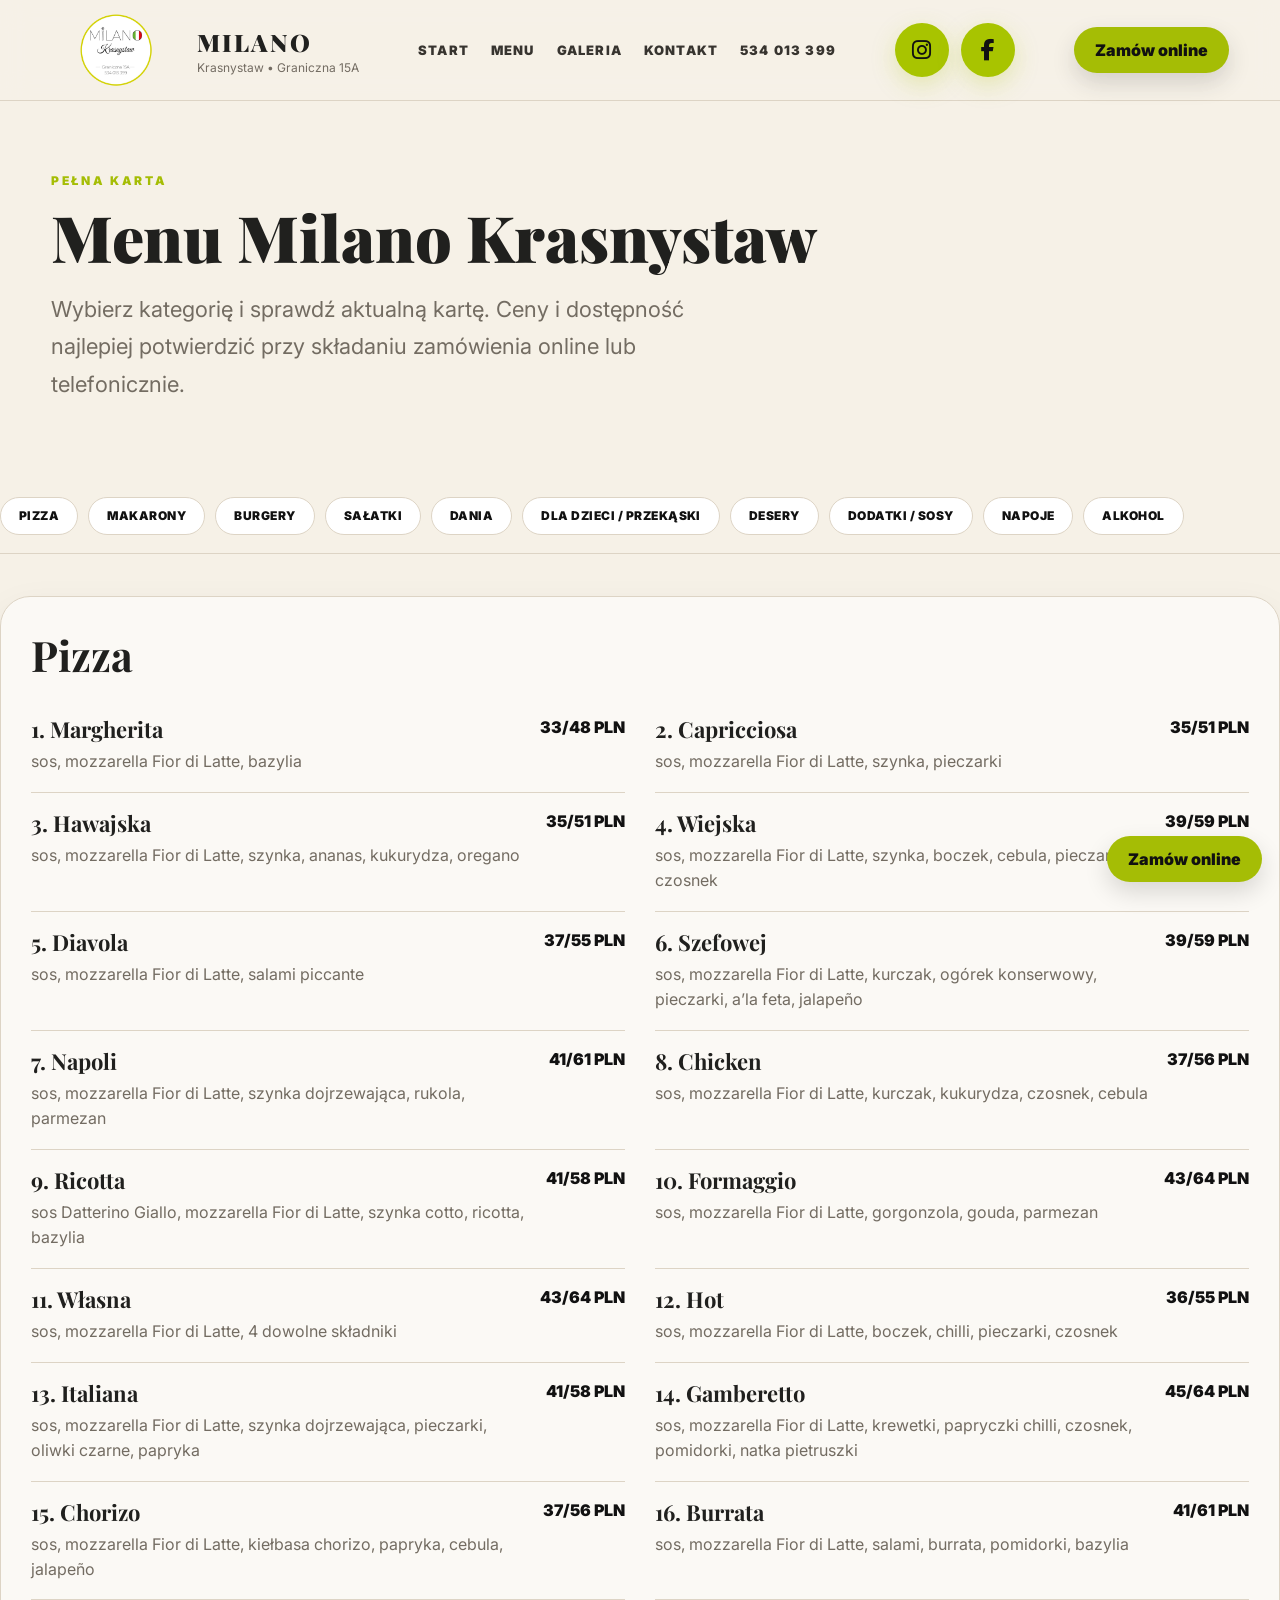
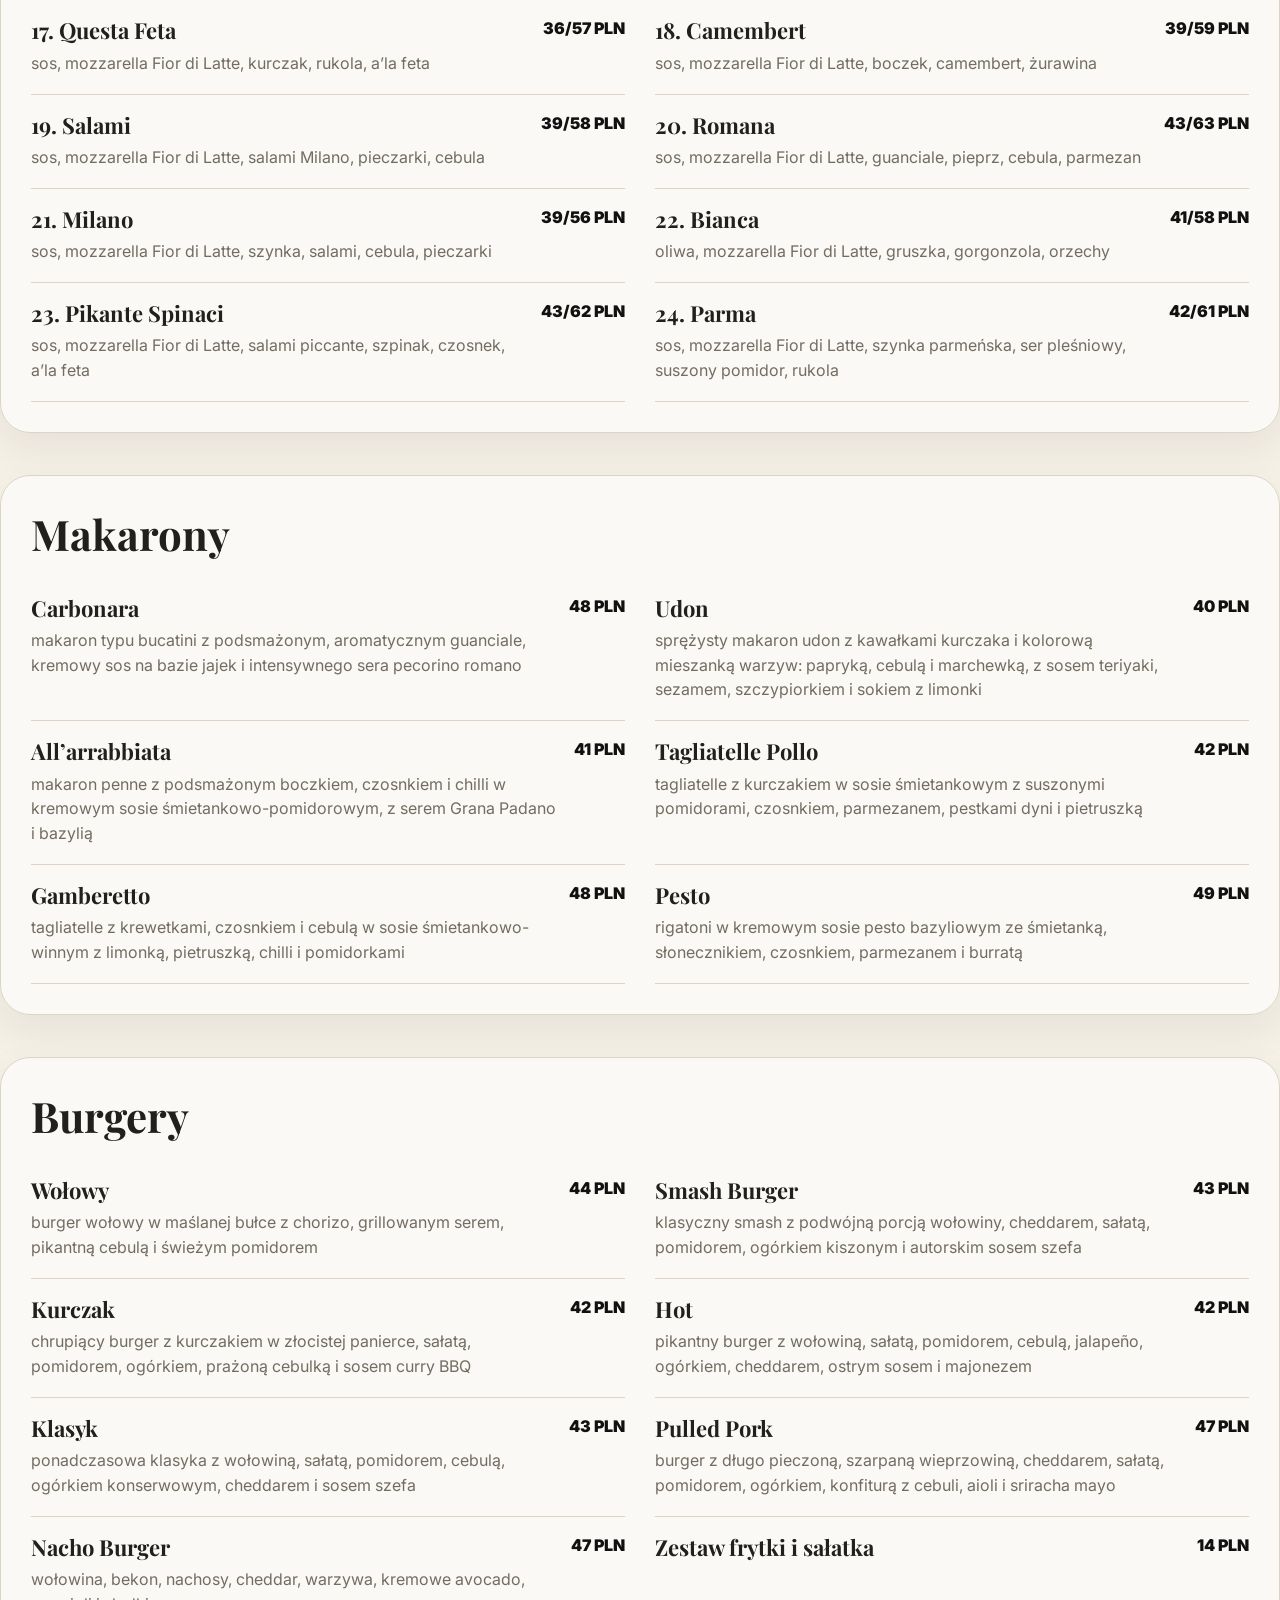
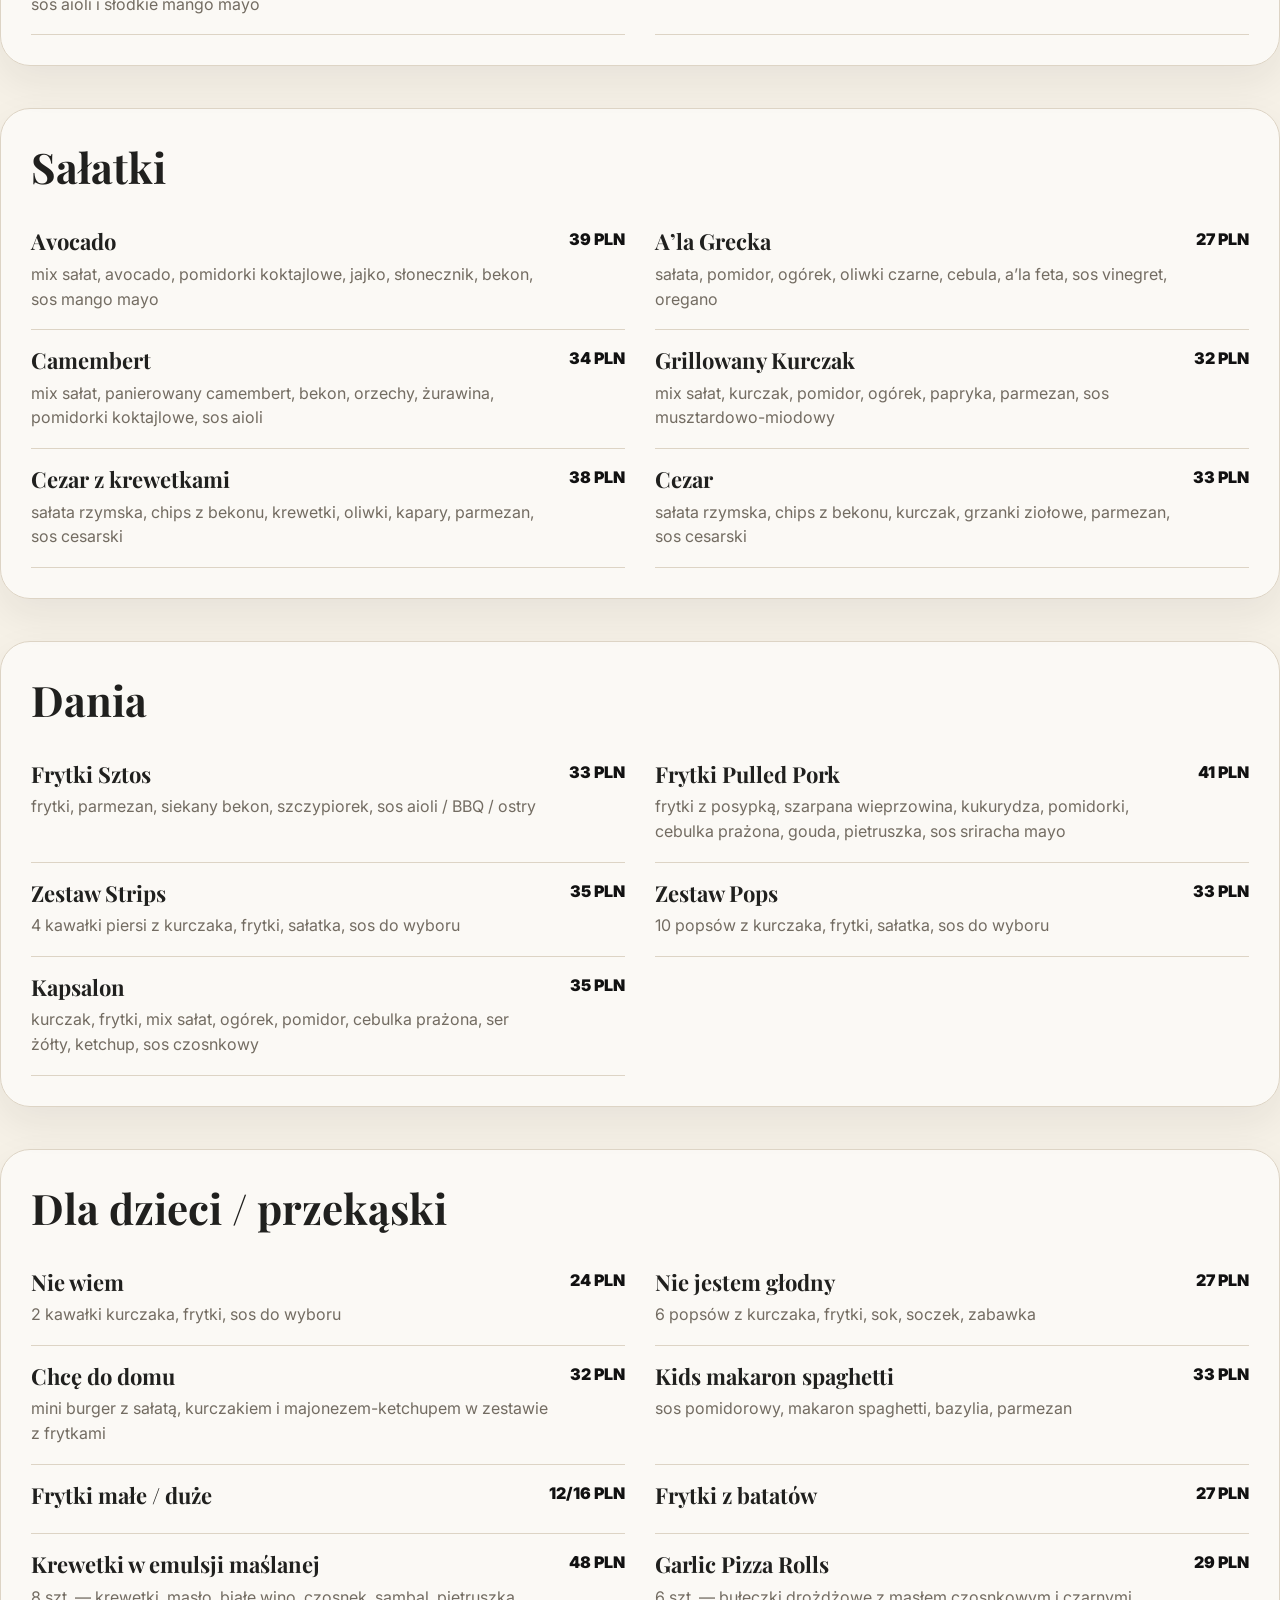
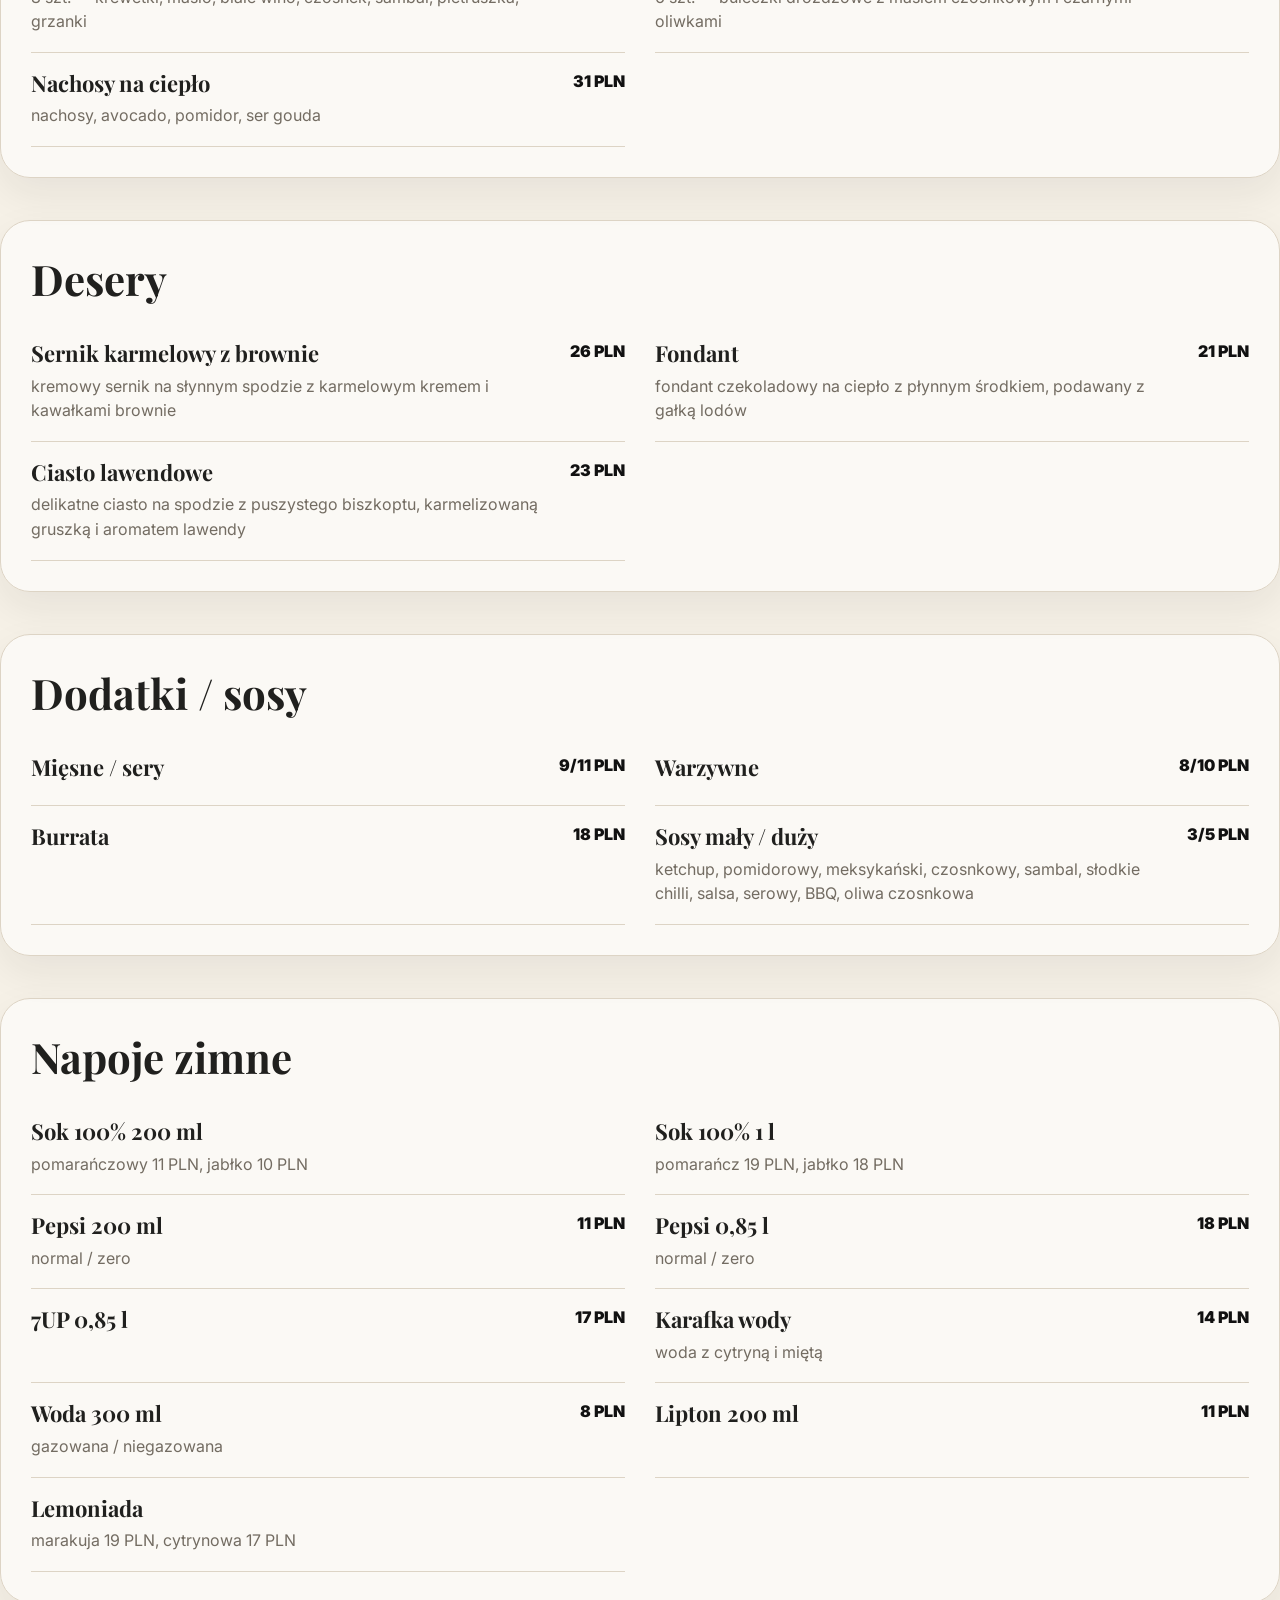
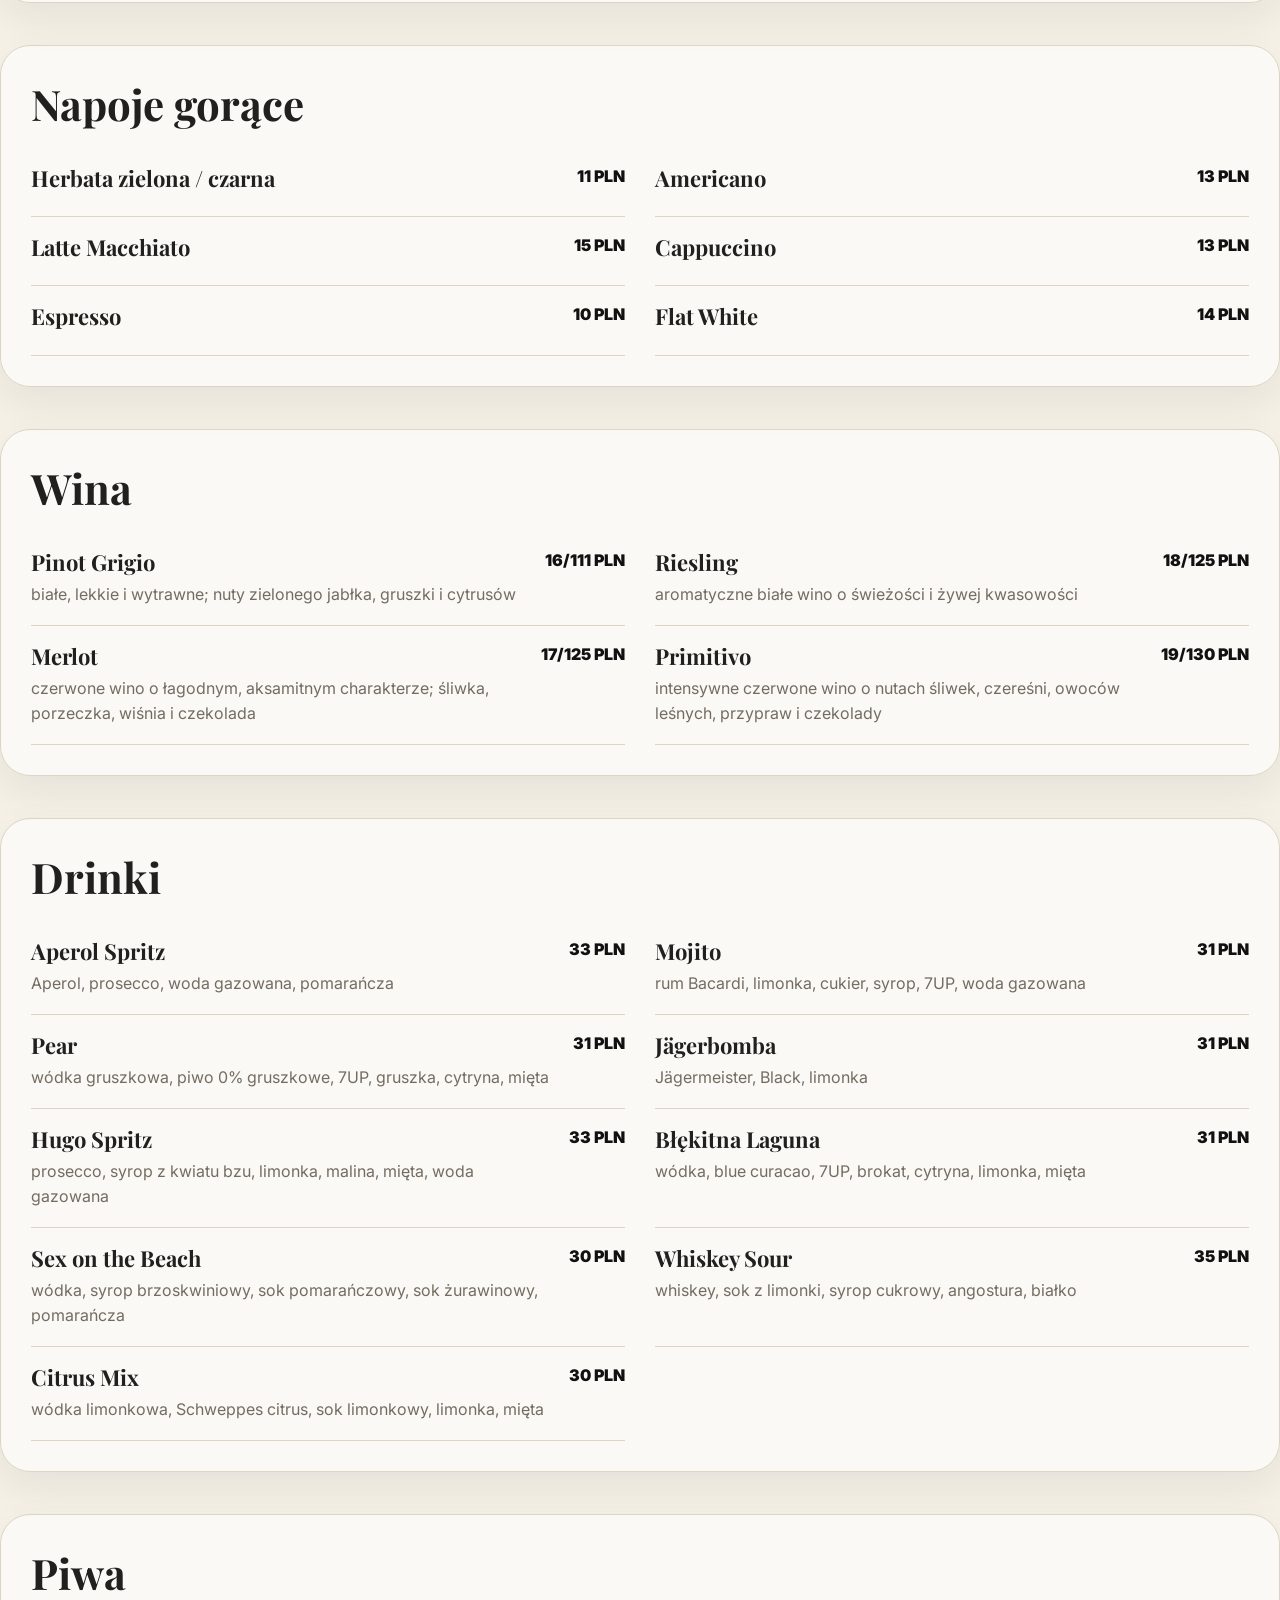
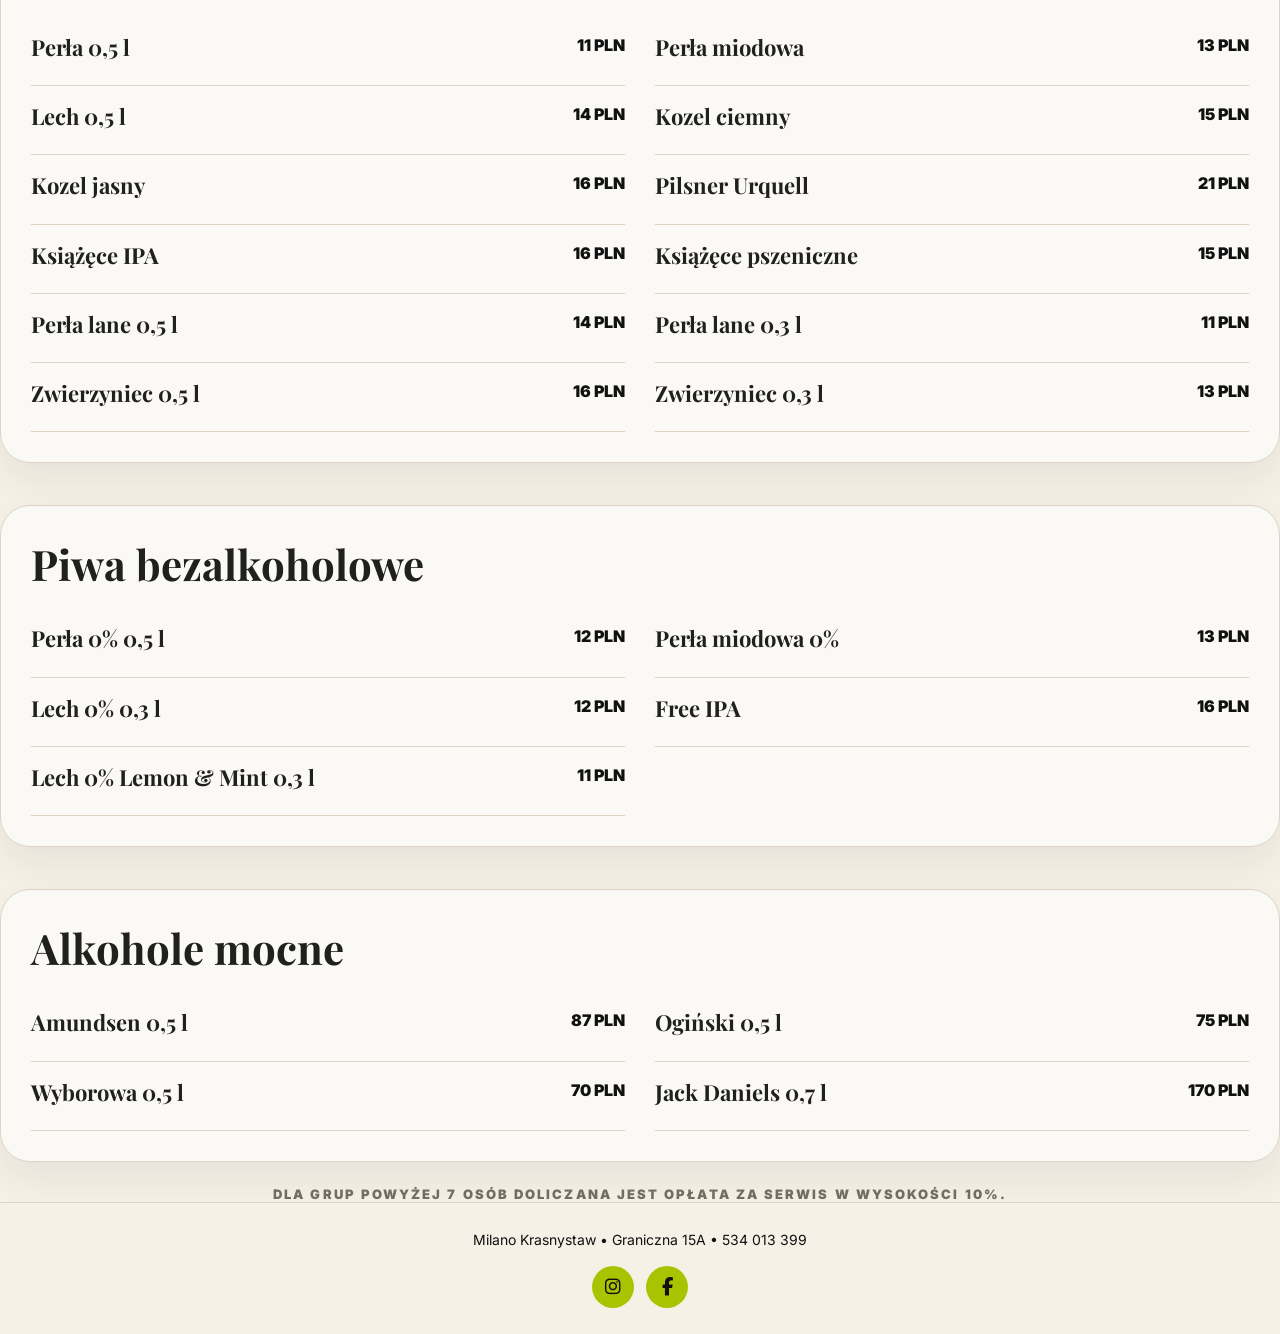
==== commit a9b19a86: "Update menu.html" ====
--- a/menu.html
+++ b/menu.html
@@ -121,21 +121,6 @@
           </p>
         </div>
       </section>
-
-      <section
-        class="menu"
-        id="menu"
-      >
-        <div class="wrap">
-          <div class="menu-intro">
-            <h2 class="title">
-              Pełne menu
-            </h2>
-
-            <p style="color:var(--muted);line-height:1.75;max-width:760px">
-              Pełna karta Milano Krasnystaw — pizza, makarony, burgery, sałatki, dania, desery, napoje i alkohole. Wybierz kategorię, żeby szybko przejść do interesującej części menu.
-            </p>
-          </div>
 
           <nav class="cats">
             <a href="#pizza">Pizza</a>
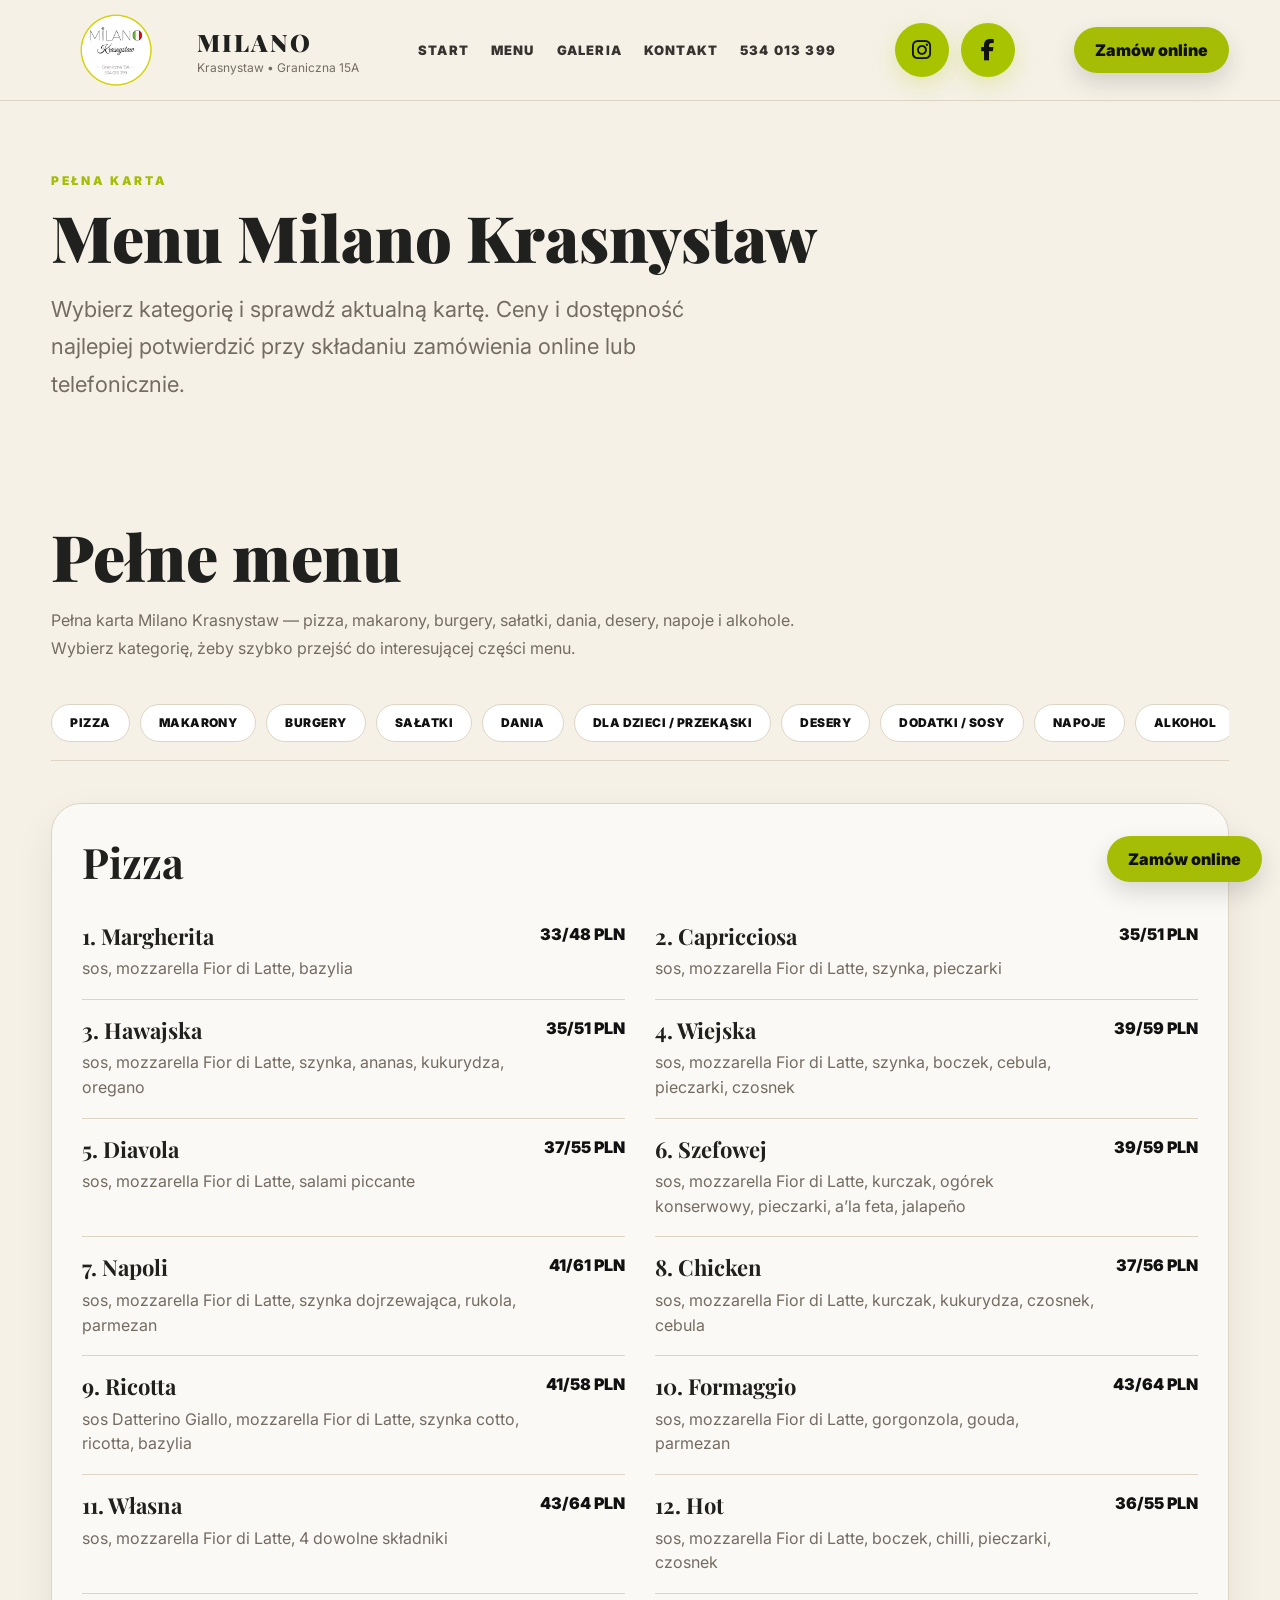
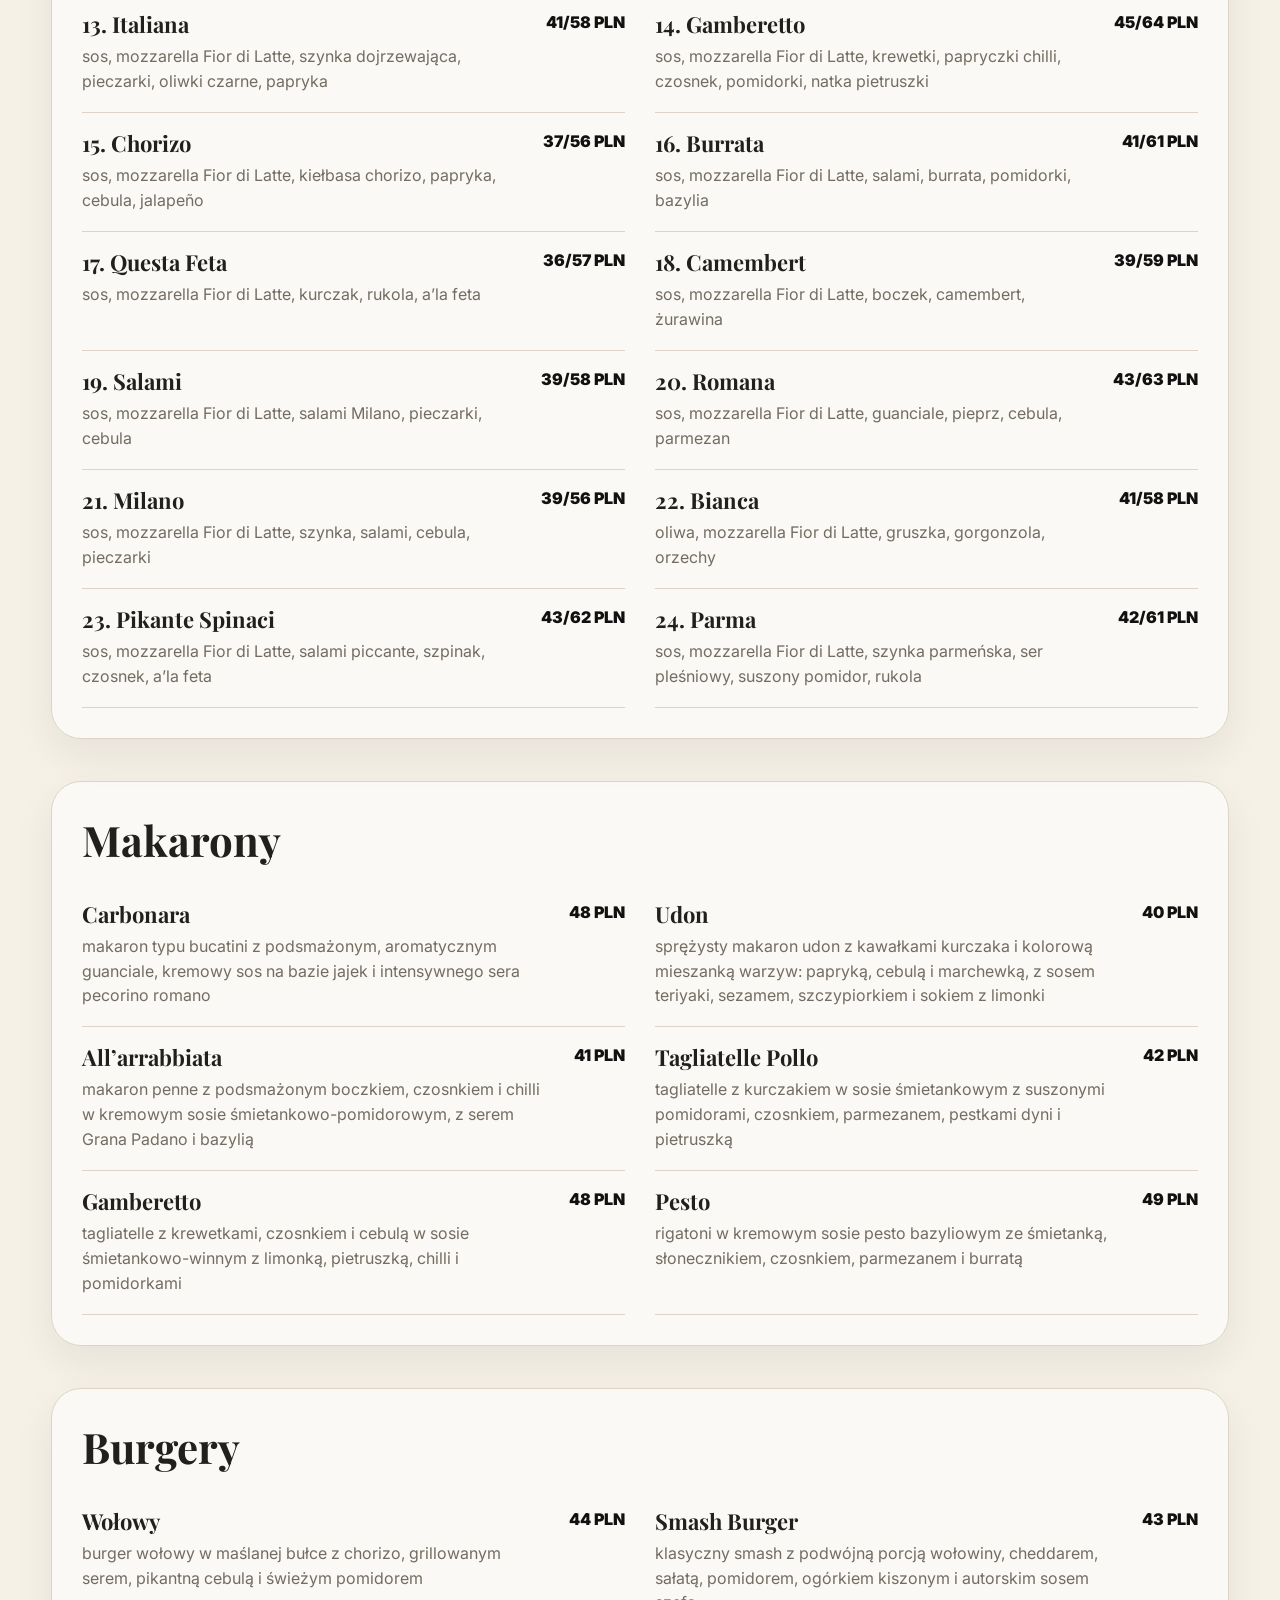
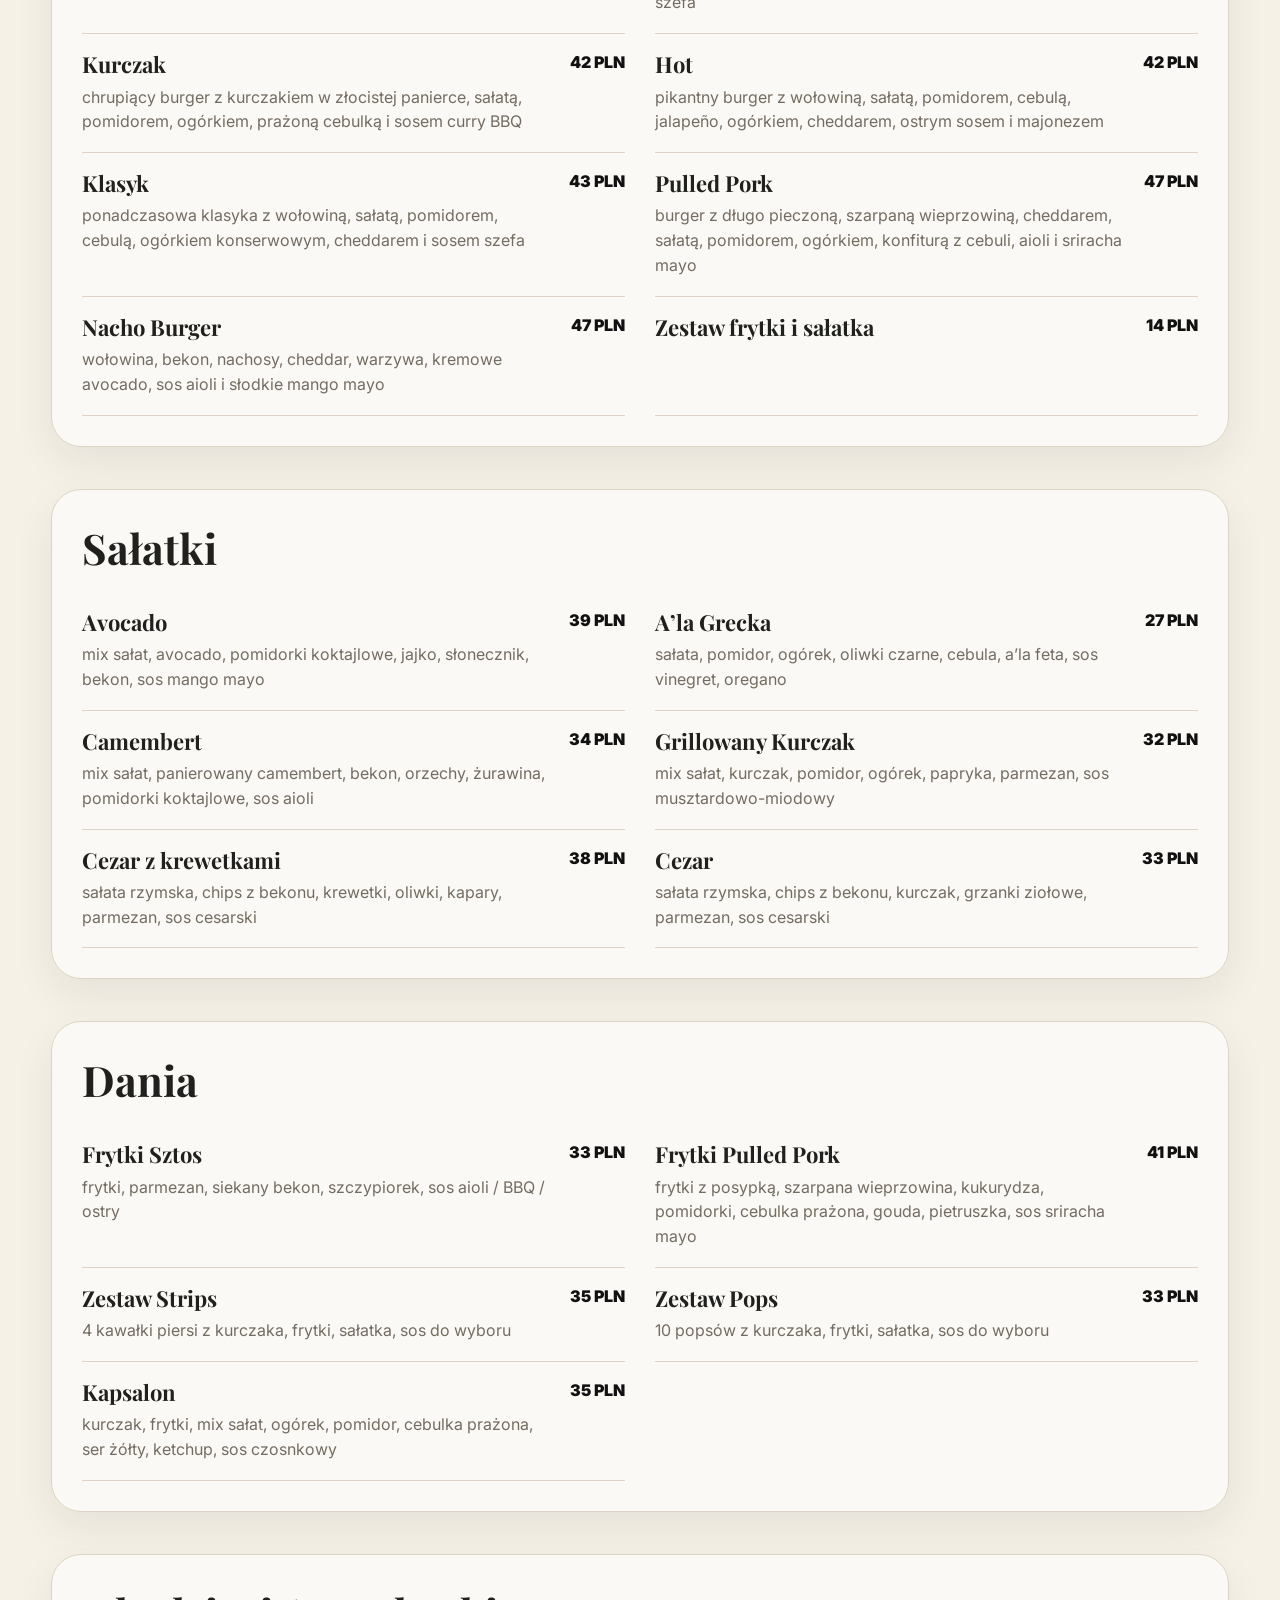
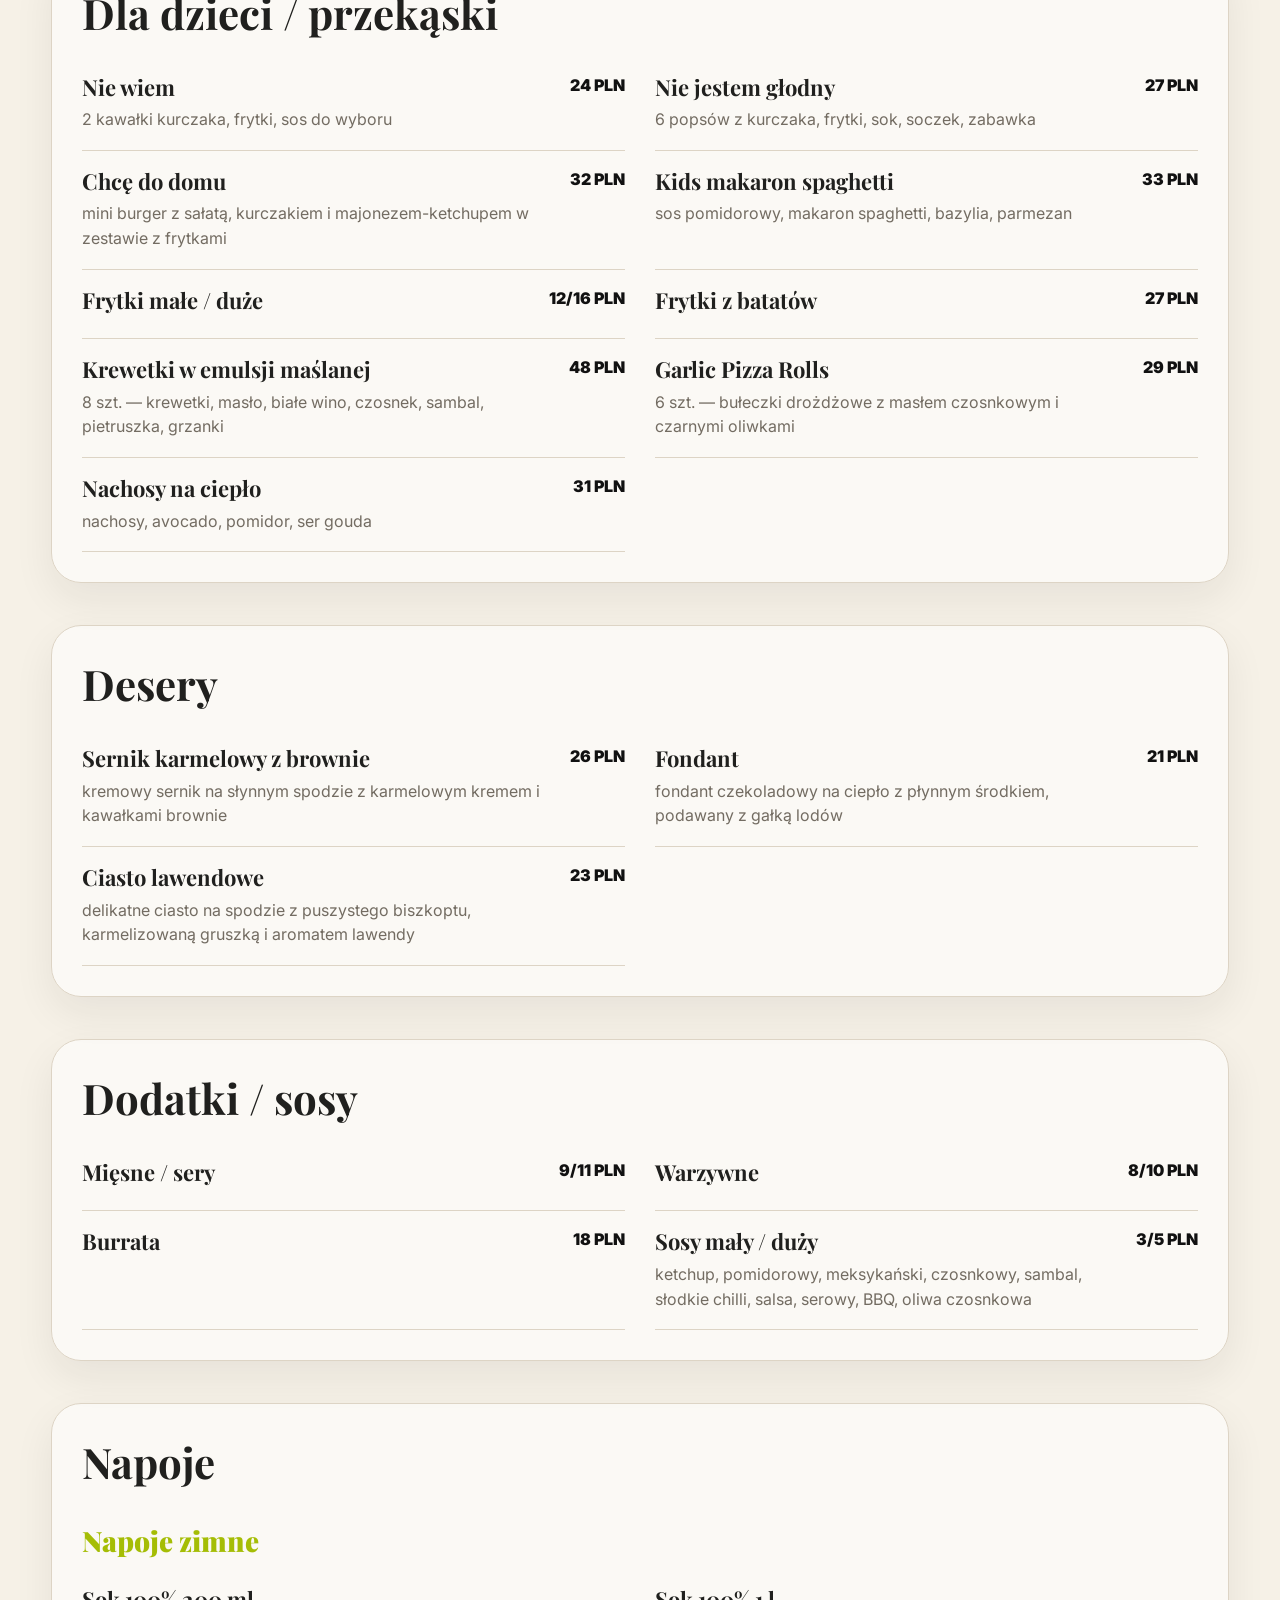
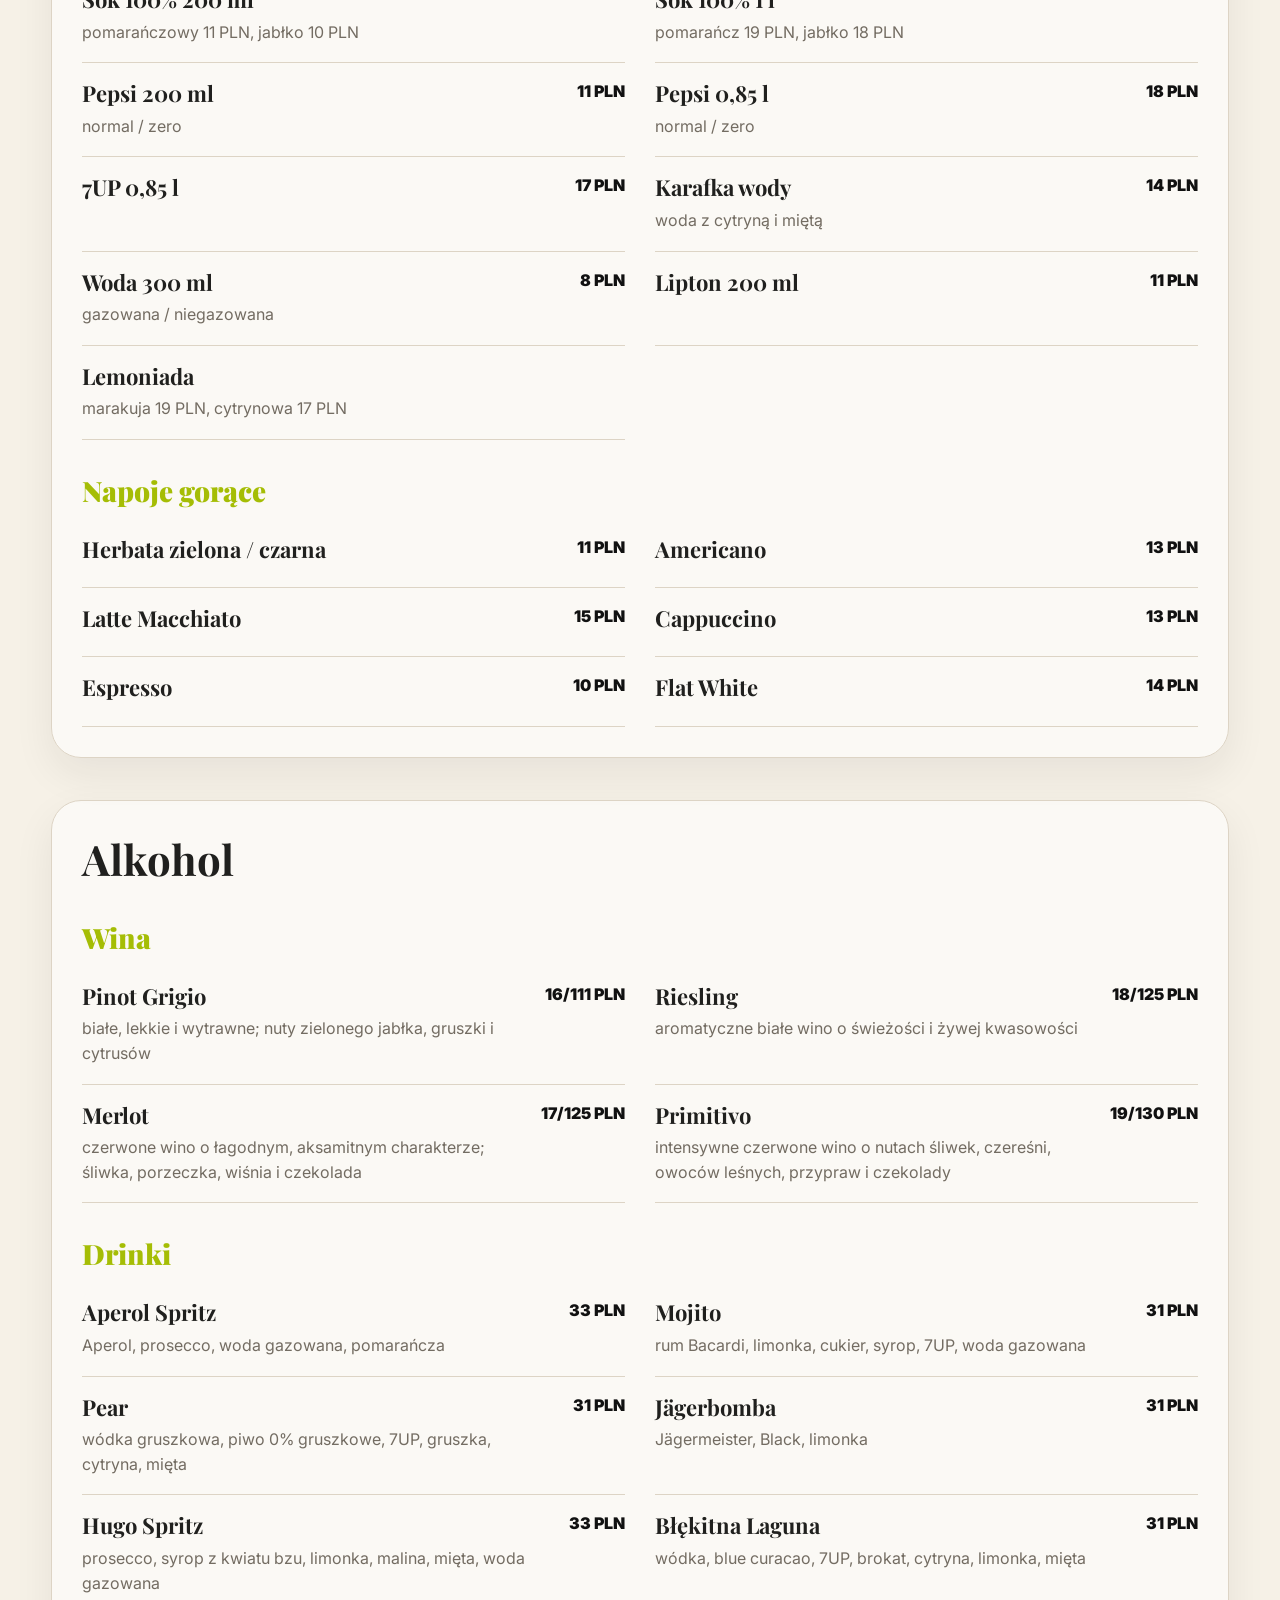
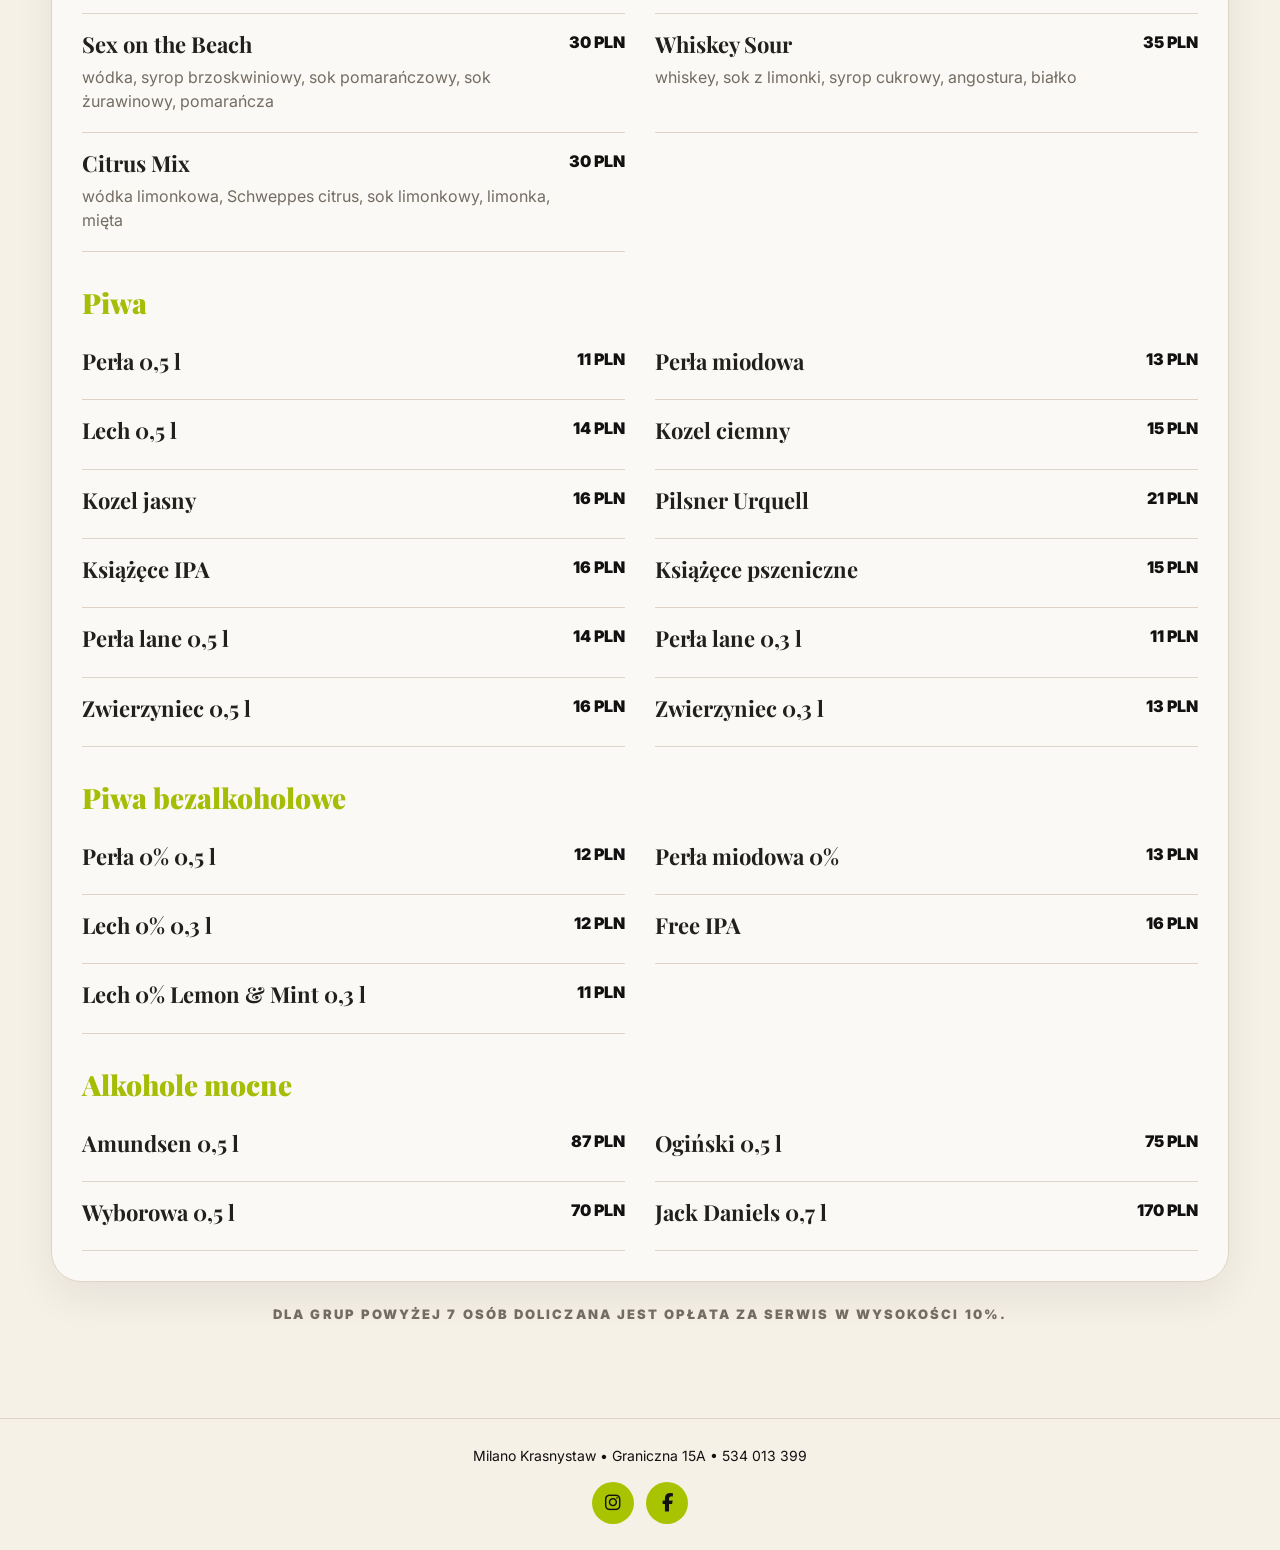
==== commit f9f7fd61: "Update menu.html" ====
--- a/menu.html
+++ b/menu.html
@@ -96,7 +96,7 @@
 
         <a
           class="btn green"
-          href="https://milano-krasnystaw.eatbu.com/?fbclid=IwY2xjawRpL-xleHRuA2FlbQIxMABicmlkETE3TVluTTk1blNuYlJ5SU5Jc3J0YwZhcHBfaWQQMjIyMDM5MTc4ODIwMDg5MgABHvOH_XnZfKXkaLMt3RwU9rclR0ZMNhBEim_z722fgSw_w3JoMxm7E2-78xBh_aem_kXmN86xfHRE3eNKKl41hdA&lang=pl"
+          href="https://milano-krasnystaw.eatbu.com/?lang=pl"
           target="_blank"
           rel="noopener"
         >
@@ -121,6 +121,21 @@
           </p>
         </div>
       </section>
+
+      <section
+        class="menu"
+        id="menu"
+      >
+        <div class="wrap">
+          <div class="menu-intro">
+            <h2 class="title">
+              Pełne menu
+            </h2>
+
+            <p>
+              Pełna karta Milano Krasnystaw — pizza, makarony, burgery, sałatki, dania, desery, napoje i alkohole. Wybierz kategorię, żeby szybko przejść do interesującej części menu.
+            </p>
+          </div>
 
           <nav class="cats">
             <a href="#pizza">Pizza</a>
@@ -132,7 +147,7 @@
             <a href="#desery">Desery</a>
             <a href="#dodatki---sosy">Dodatki / sosy</a>
             <a href="#napoje">Napoje</a>
-            <a href="#Alkohol">Alkohol</a>
+            <a href="#alkohol">Alkohol</a>
           </nav>
 
           <section
@@ -725,7 +740,11 @@
             class="menu-section"
             id="napoje"
           >
-            <h3>Napoje zimne</h3>
+            <h3>Napoje</h3>
+
+            <h4 class="menu-subtitle">
+              Napoje zimne
+            </h4>
 
             <div class="items">
               <article class="menu-item">
@@ -795,63 +814,65 @@
                 </div>
               </article>
             </div>
+
+            <h4 class="menu-subtitle">
+              Napoje gorące
+            </h4>
+
+            <div class="items">
+              <article class="menu-item">
+                <div>
+                  <h4>Herbata zielona / czarna</h4>
+                </div>
+                <strong>11 PLN</strong>
+              </article>
+
+              <article class="menu-item">
+                <div>
+                  <h4>Americano</h4>
+                </div>
+                <strong>13 PLN</strong>
+              </article>
+
+              <article class="menu-item">
+                <div>
+                  <h4>Latte Macchiato</h4>
+                </div>
+                <strong>15 PLN</strong>
+              </article>
+
+              <article class="menu-item">
+                <div>
+                  <h4>Cappuccino</h4>
+                </div>
+                <strong>13 PLN</strong>
+              </article>
+
+              <article class="menu-item">
+                <div>
+                  <h4>Espresso</h4>
+                </div>
+                <strong>10 PLN</strong>
+              </article>
+
+              <article class="menu-item">
+                <div>
+                  <h4>Flat White</h4>
+                </div>
+                <strong>14 PLN</strong>
+              </article>
+            </div>
           </section>
 
           <section
             class="menu-section"
+            id="alkohol"
           >
-            <h3>Napoje gorące</h3>
-
-            <div class="items">
-              <article class="menu-item">
-                <div>
-                  <h4>Herbata zielona / czarna</h4>
-                </div>
-                <strong>11 PLN</strong>
-              </article>
-
-              <article class="menu-item">
-                <div>
-                  <h4>Americano</h4>
-                </div>
-                <strong>13 PLN</strong>
-              </article>
-
-              <article class="menu-item">
-                <div>
-                  <h4>Latte Macchiato</h4>
-                </div>
-                <strong>15 PLN</strong>
-              </article>
-
-              <article class="menu-item">
-                <div>
-                  <h4>Cappuccino</h4>
-                </div>
-                <strong>13 PLN</strong>
-              </article>
-
-              <article class="menu-item">
-                <div>
-                  <h4>Espresso</h4>
-                </div>
-                <strong>10 PLN</strong>
-              </article>
-
-              <article class="menu-item">
-                <div>
-                  <h4>Flat White</h4>
-                </div>
-                <strong>14 PLN</strong>
-              </article>
-            </div>
-          </section>
-
-          <section
-            class="menu-section"
-            id="Alkohol"
-          >
-            <h3>Wina</h3>
+            <h3>Alkohol</h3>
+
+            <h4 class="menu-subtitle">
+              Wina
+            </h4>
 
             <div class="items">
               <article class="menu-item">
@@ -886,12 +907,10 @@
                 <strong>19/130 PLN</strong>
               </article>
             </div>
-          </section>
-
-          <section
-            class="menu-section"
-          >
-            <h3>Drinki</h3>
+
+            <h4 class="menu-subtitle">
+              Drinki
+            </h4>
 
             <div class="items">
               <article class="menu-item">
@@ -966,12 +985,10 @@
                 <strong>30 PLN</strong>
               </article>
             </div>
-          </section>
-
-          <section
-            class="menu-section"
-          >
-            <h3>Piwa</h3>
+
+            <h4 class="menu-subtitle">
+              Piwa
+            </h4>
 
             <div class="items">
               <article class="menu-item">
@@ -1058,12 +1075,10 @@
                 <strong>13 PLN</strong>
               </article>
             </div>
-          </section>
-
-          <section
-            class="menu-section"
-          >
-            <h3>Piwa bezalkoholowe</h3>
+
+            <h4 class="menu-subtitle">
+              Piwa bezalkoholowe
+            </h4>
 
             <div class="items">
               <article class="menu-item">
@@ -1101,12 +1116,10 @@
                 <strong>11 PLN</strong>
               </article>
             </div>
-          </section>
-
-          <section
-            class="menu-section"
-          >
-            <h3>Alkohole mocne</h3>
+
+            <h4 class="menu-subtitle">
+              Alkohole mocne
+            </h4>
 
             <div class="items">
               <article class="menu-item">
@@ -1148,7 +1161,7 @@
 
     <a
       class="sticky-order"
-      href="https://milano-krasnystaw.eatbu.com/?fbclid=IwY2xjawRpL-xleHRuA2FlbQIxMABicmlkETE3TVluTTk1blNuYlJ5SU5Jc3J0YwZhcHBfaWQQMjIyMDM5MTc4ODIwMDg5MgABHvOH_XnZfKXkaLMt3RwU9rclR0ZMNhBEim_z722fgSw_w3JoMxm7E2-78xBh_aem_kXmN86xfHRE3eNKKl41hdA&lang=pl"
+      href="https://milano-krasnystaw.eatbu.com/?lang=pl"
       target="_blank"
       rel="noopener"
     >
@@ -1156,13 +1169,15 @@
         Zamów online
       </span>
     </a>
-<a
-  class="back-to-top"
-  href="#menu"
-  aria-label="Wróć na górę menu"
->
-  <i class="fa-solid fa-arrow-up"></i>
-</a>
+
+    <a
+      class="back-to-top"
+      href="#menu"
+      aria-label="Wróć na górę menu"
+    >
+      <i class="fa-solid fa-arrow-up"></i>
+    </a>
+
     <footer>
       <p>
         Milano Krasnystaw • Graniczna 15A • 534 013 399
@@ -1188,16 +1203,17 @@
         </a>
       </div>
     </footer>
+
     <script>
-  const backToTop = document.querySelector('.back-to-top');
-
-  window.addEventListener('scroll', function () {
-    if (window.scrollY > 500) {
-      backToTop.classList.add('show');
-    } else {
-      backToTop.classList.remove('show');
-    }
-  });
-</script>
+      const backToTop = document.querySelector('.back-to-top');
+
+      window.addEventListener('scroll', function () {
+        if (window.scrollY > 500) {
+          backToTop.classList.add('show');
+        } else {
+          backToTop.classList.remove('show');
+        }
+      });
+    </script>
   </body>
 </html>
--- a/style.css
+++ b/style.css
@@ -40,11 +40,13 @@
   margin: auto;
 }
 
+/* NAV */
+
 .nav {
   position: sticky;
   top: 0;
   z-index: 90;
-  background: rgba(246, 241, 231, .88);
+  background: rgba(246, 241, 231, .9);
   backdrop-filter: blur(14px);
   border-bottom: 1px solid var(--line);
 }
@@ -107,6 +109,8 @@
   color: var(--green);
 }
 
+/* SOCIALS */
+
 .socials {
   display: flex;
   align-items: center;
@@ -136,6 +140,8 @@
   font-size: 22px;
 }
 
+/* BUTTONS */
+
 .btn {
   display: inline-flex;
   align-items: center;
@@ -159,12 +165,35 @@
   color: #111;
 }
 
-.page-hero {
-  padding: 72px 0 30px;
-}
-
-.page-hero .lead {
-  color: var(--muted);
+/* HOME HERO */
+
+.hero {
+  position: relative;
+  min-height: 720px;
+  overflow: hidden;
+  background:
+    linear-gradient(
+      120deg,
+      rgba(0, 0, 0, .66),
+      rgba(0, 0, 0, .22)
+    ),
+    url('pizza.jpg') center/cover;
+  color: #fff;
+}
+
+.hero::after {
+  content: '';
+  position: absolute;
+  inset: auto 0 0;
+  height: 38%;
+  background: linear-gradient(transparent, var(--cream));
+}
+
+.hero-content {
+  position: relative;
+  z-index: 1;
+  max-width: 760px;
+  padding: 104px 0 160px;
 }
 
 .eyebrow {
@@ -174,6 +203,45 @@
   font-weight: 900;
   text-transform: uppercase;
   letter-spacing: .22em;
+}
+
+.h1 {
+  margin: 0 0 26px;
+  font-family: var(--serif);
+  font-size: clamp(54px, 9vw, 112px);
+  line-height: .88;
+  font-weight: 900;
+}
+
+.lead {
+  max-width: 650px;
+  color: rgba(255, 255, 255, .88);
+  font-size: clamp(18px, 2vw, 22px);
+  line-height: 1.7;
+}
+
+.page-hero .lead {
+  color: var(--muted);
+}
+
+.actions {
+  display: flex;
+  flex-wrap: wrap;
+  gap: 12px;
+  margin-top: 34px;
+}
+
+/* SECTIONS */
+
+.section {
+  padding: 92px 0;
+}
+
+.split {
+  display: grid;
+  grid-template-columns: 1.05fr .95fr;
+  align-items: center;
+  gap: 64px;
 }
 
 .title {
@@ -184,10 +252,117 @@
   font-weight: 900;
 }
 
-.lead {
-  max-width: 650px;
-  font-size: clamp(18px, 2vw, 22px);
-  line-height: 1.7;
+.text {
+  color: var(--muted);
+  font-size: 17px;
+  line-height: 1.85;
+}
+
+.text-light {
+  color: #ddd;
+}
+
+.card {
+  padding: 34px;
+  background: rgba(255, 255, 255, .72);
+  border: 1px solid var(--line);
+  border-radius: 32px;
+  box-shadow: var(--shadow);
+}
+
+/* GALLERY */
+
+.gallery-head {
+  display: grid;
+  grid-template-columns: 1.1fr .9fr;
+  align-items: end;
+  gap: 60px;
+  margin-bottom: 34px;
+}
+
+.food-grid {
+  display: grid;
+  grid-template-columns: 1.3fr .8fr .8fr;
+  grid-auto-rows: 260px;
+  gap: 18px;
+}
+
+.food-card {
+  position: relative;
+  overflow: hidden;
+  border-radius: 26px;
+  background: #111;
+  box-shadow: var(--shadow);
+  text-decoration: none;
+}
+
+.food-card.big {
+  grid-row: span 2;
+}
+
+.food-card img {
+  width: 100%;
+  height: 100%;
+  object-fit: cover;
+  transition: transform .45s ease;
+}
+
+.food-card:hover img {
+  transform: scale(1.045);
+}
+
+.food-label {
+  position: absolute;
+  left: 18px;
+  right: 18px;
+  bottom: 18px;
+  padding: 16px 18px;
+  border-radius: 18px;
+  background: rgba(255, 253, 247, .94);
+}
+
+.food-label strong {
+  display: block;
+  font-family: var(--serif);
+  font-size: 28px;
+  line-height: 1;
+}
+
+.food-label span {
+  color: var(--muted);
+  font-size: 14px;
+}
+
+/* CONTACT */
+
+.contact {
+  background: var(--dark);
+  color: #fff;
+}
+
+.contact-grid {
+  display: grid;
+  grid-template-columns: 1fr 1fr;
+  gap: 24px;
+}
+
+.contact .card {
+  background: #242422;
+  border-color: #3a3a35;
+  box-shadow: none;
+}
+
+.bigphone {
+  color: var(--green);
+  font-size: 38px;
+  font-weight: 900;
+  text-decoration: none;
+}
+
+/* MENU PAGE */
+
+.page-hero {
+  padding: 72px 0 30px;
 }
 
 .menu {
@@ -321,6 +496,8 @@
   color: var(--muted);
 }
 
+/* FLOATING BUTTONS */
+
 .sticky-order {
   position: fixed;
   right: 18px;
@@ -359,6 +536,8 @@
   font-size: 20px;
 }
 
+/* FOOTER */
+
 footer {
   background: #f6f1e7;
   color: #111;
@@ -407,6 +586,8 @@
   font-size: 18px;
 }
 
+/* RESPONSIVE */
+
 @media (max-width: 900px) {
   .navin {
     min-height: auto;
@@ -414,10 +595,7 @@
     align-items: center;
   }
 
-  .links {
-    display: none;
-  }
-
+  .links,
   .socials {
     display: none;
   }
@@ -427,6 +605,25 @@
     height: 54px;
   }
 
+  .hero {
+    min-height: 650px;
+  }
+
+  .split,
+  .gallery-head,
+  .contact-grid {
+    grid-template-columns: 1fr;
+  }
+
+  .food-grid {
+    grid-template-columns: 1fr;
+    grid-auto-rows: 330px;
+  }
+
+  .food-card.big {
+    grid-row: span 1;
+  }
+
   .items {
     grid-template-columns: 1fr;
   }
@@ -441,6 +638,10 @@
 
   .sticky-order .btn {
     padding: 14px 18px;
+  }
+
+  .h1 {
+    font-size: 58px;
   }
 }
 
@@ -462,8 +663,28 @@
     height: 48px;
   }
 
+  .hero-content {
+    padding-top: 70px;
+  }
+
+  .section {
+    padding: 64px 0;
+  }
+
+  .food-grid {
+    grid-auto-rows: 260px;
+  }
+
+  .bigphone {
+    font-size: 30px;
+  }
+
   .btn {
     width: 100%;
+  }
+
+  .actions .btn {
+    width: auto;
   }
 
   .menu-section h3 {
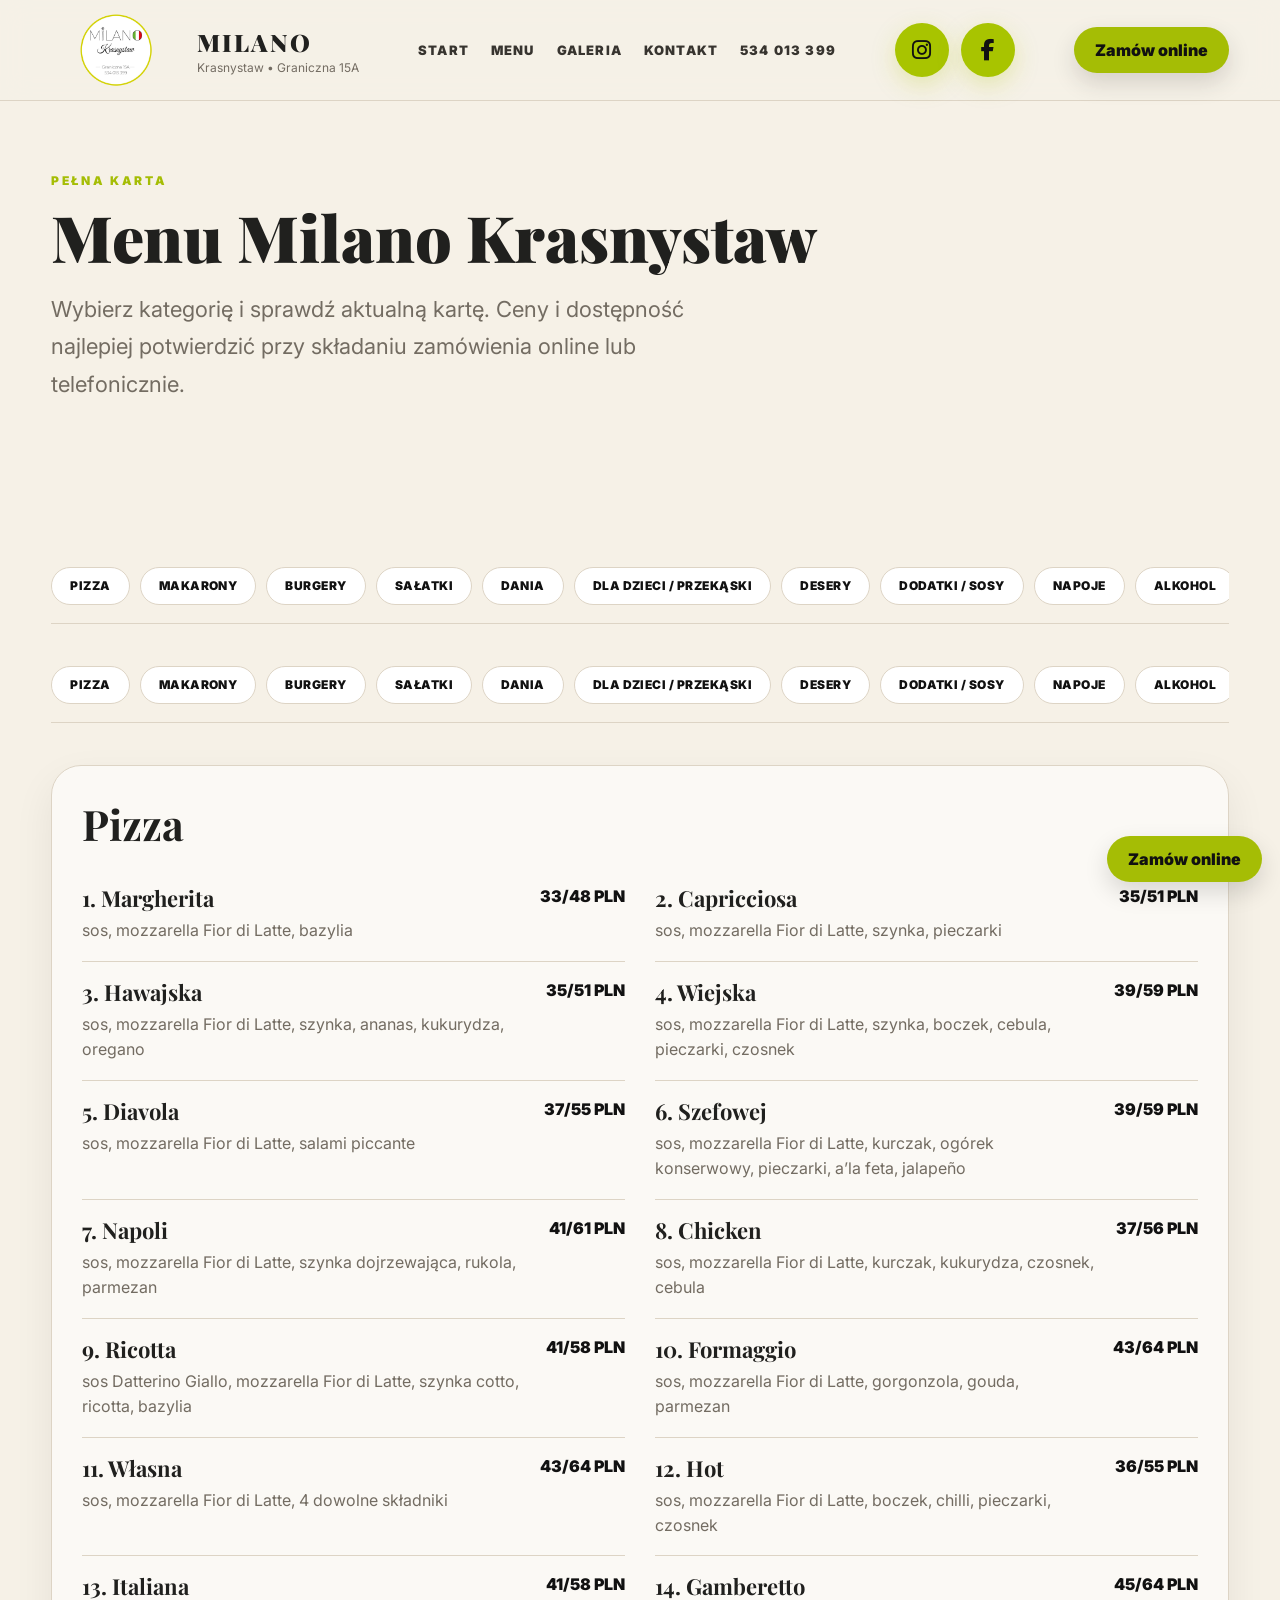
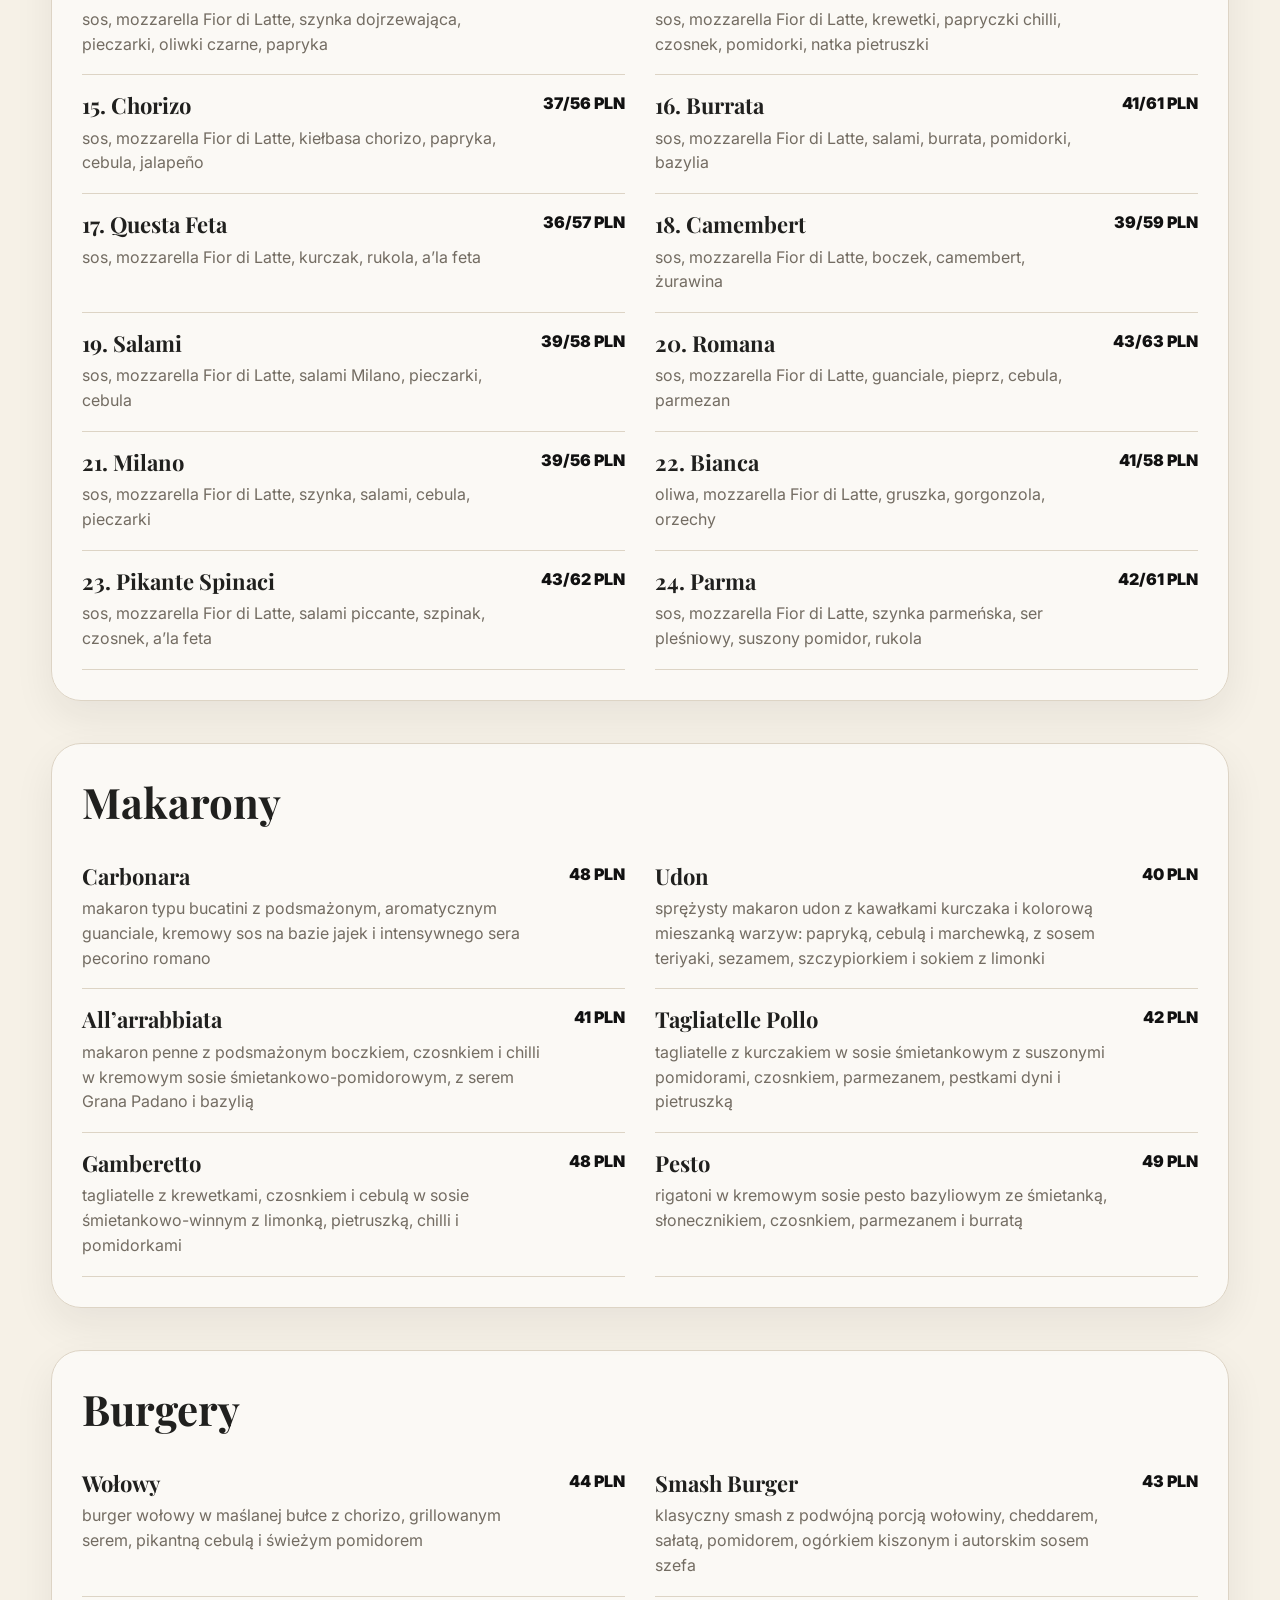
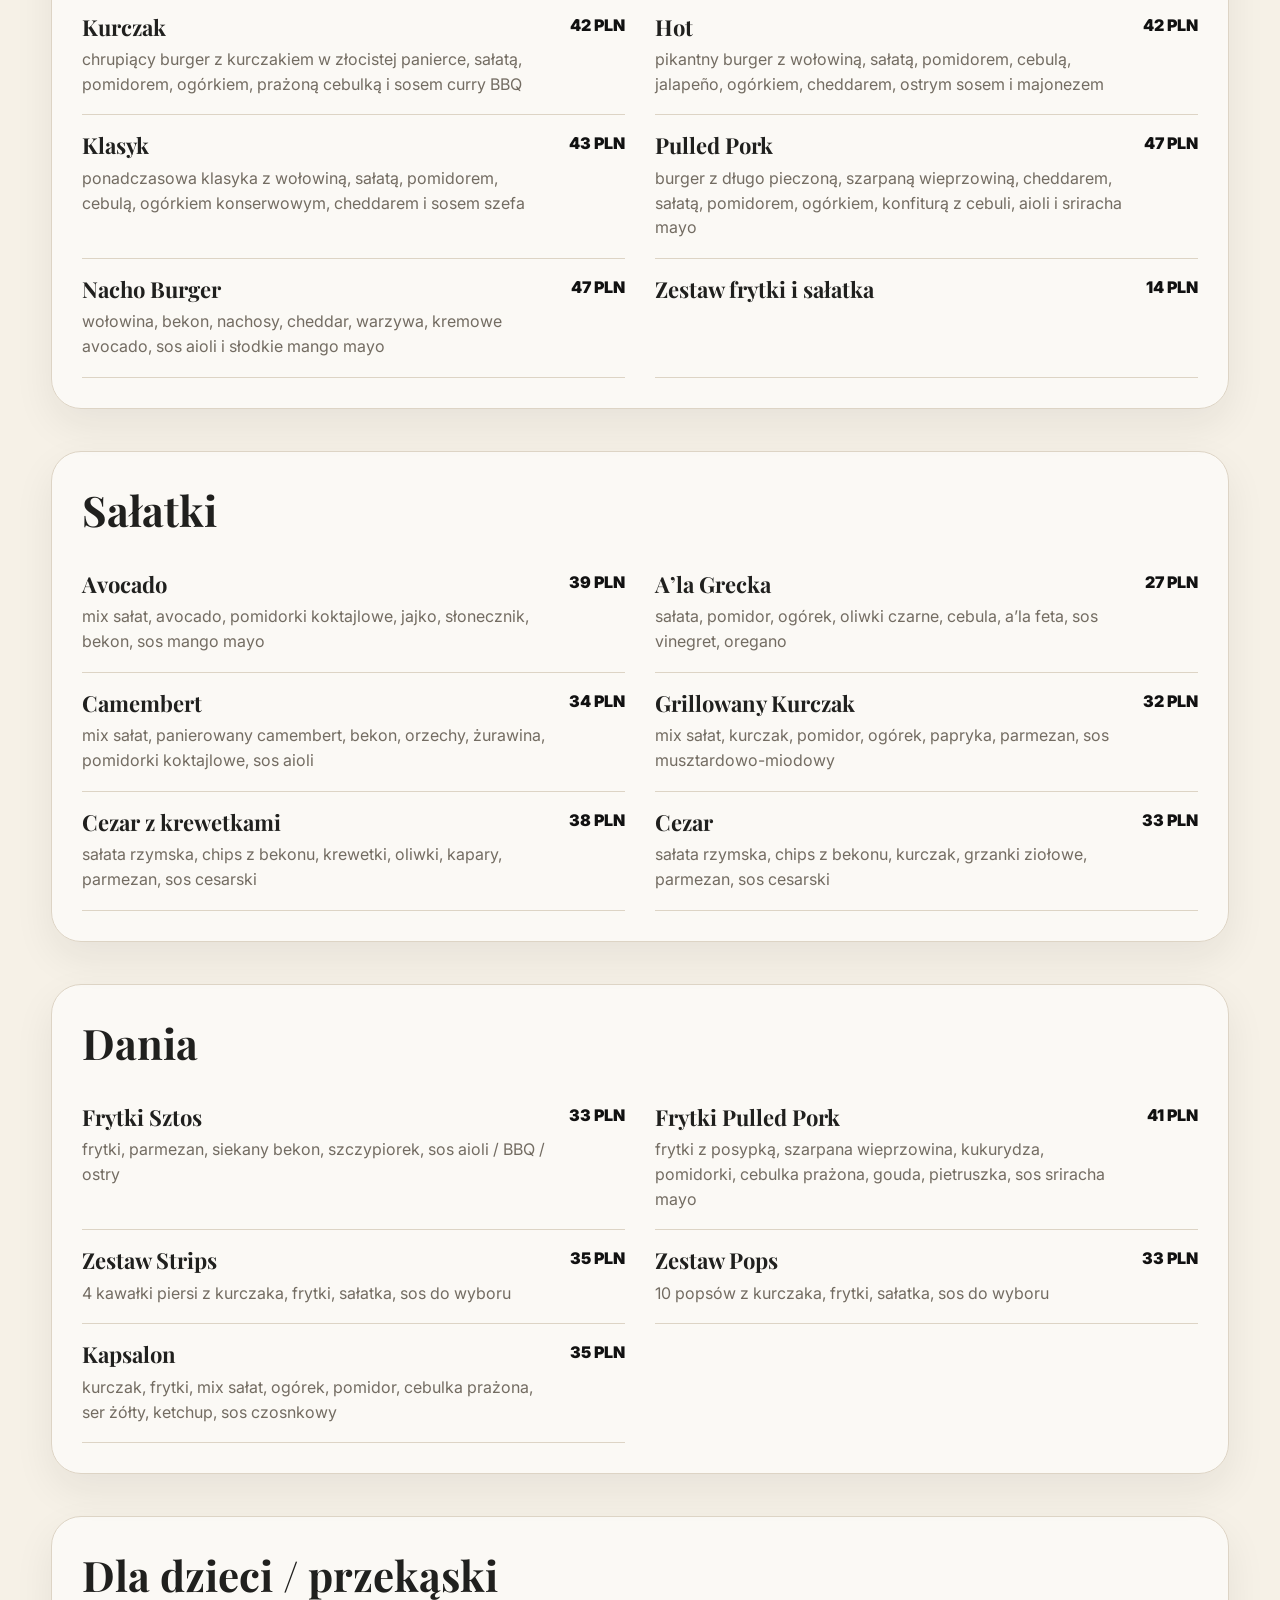
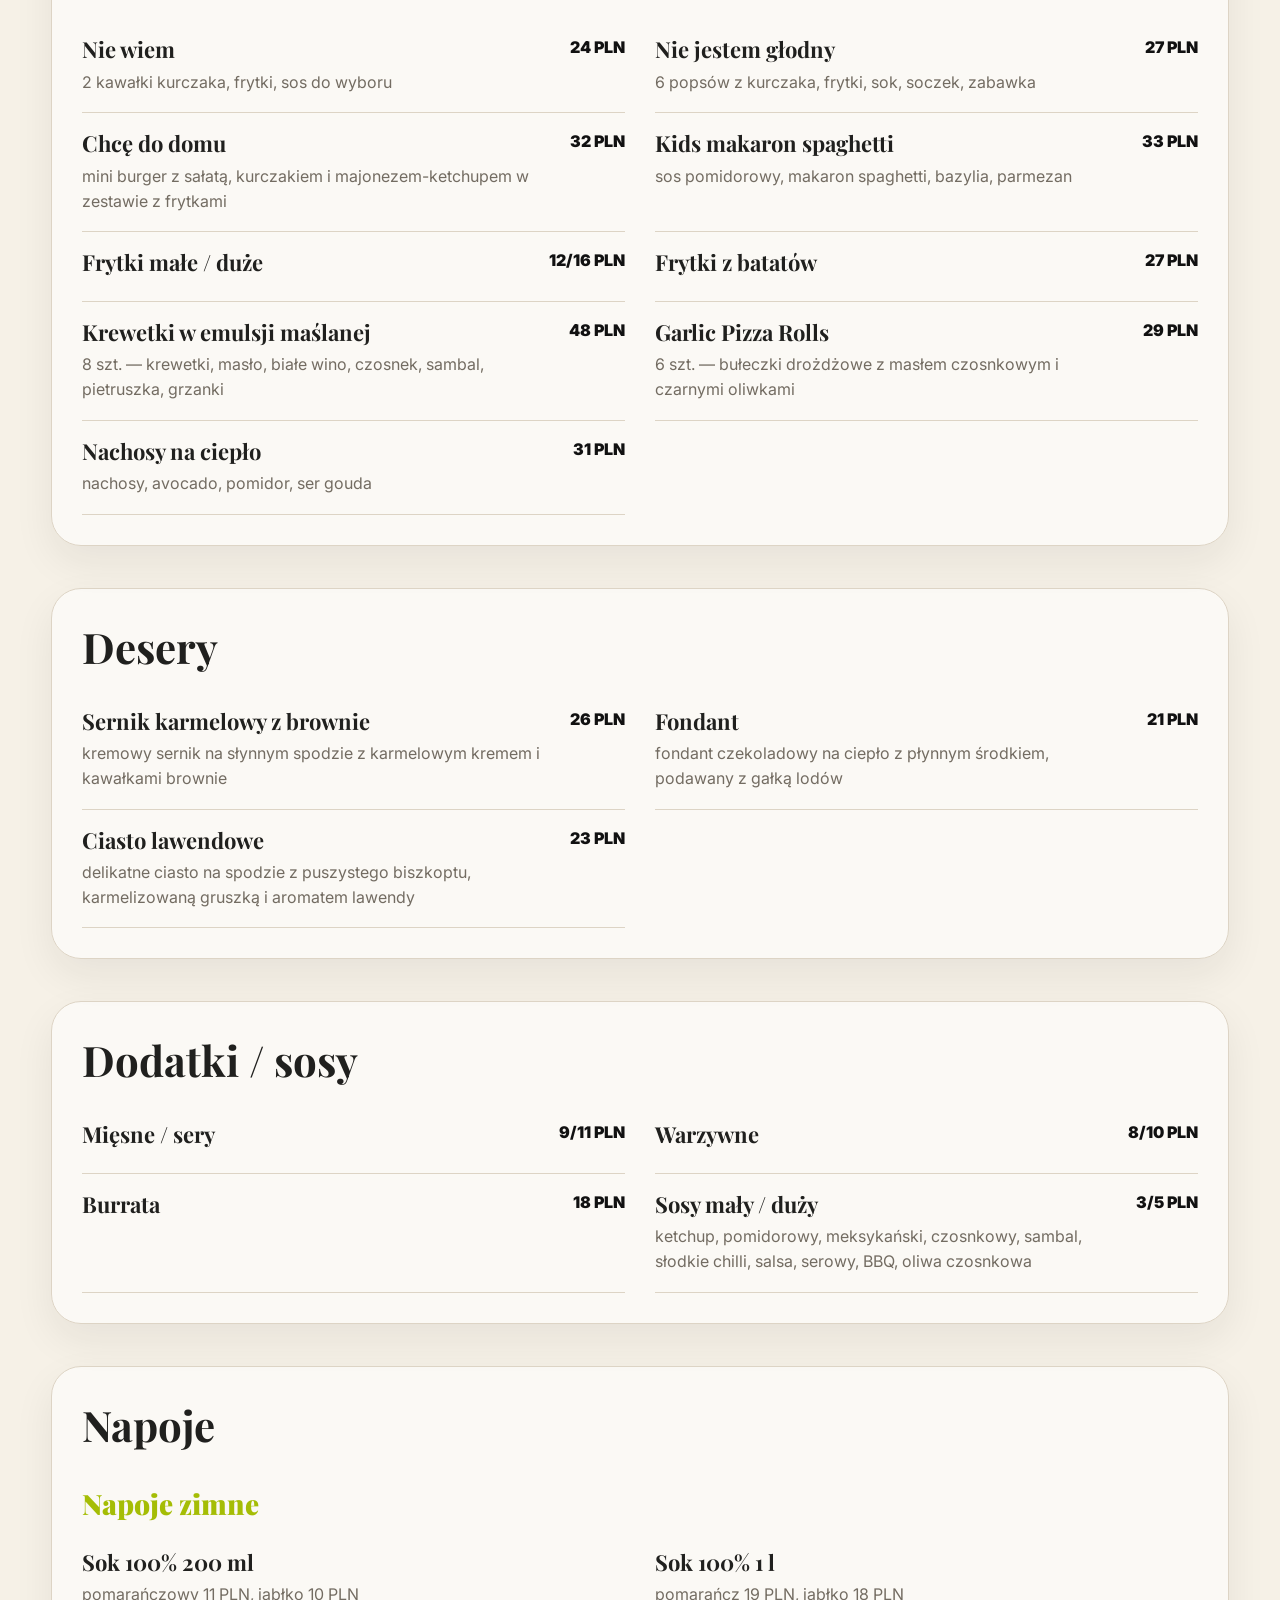
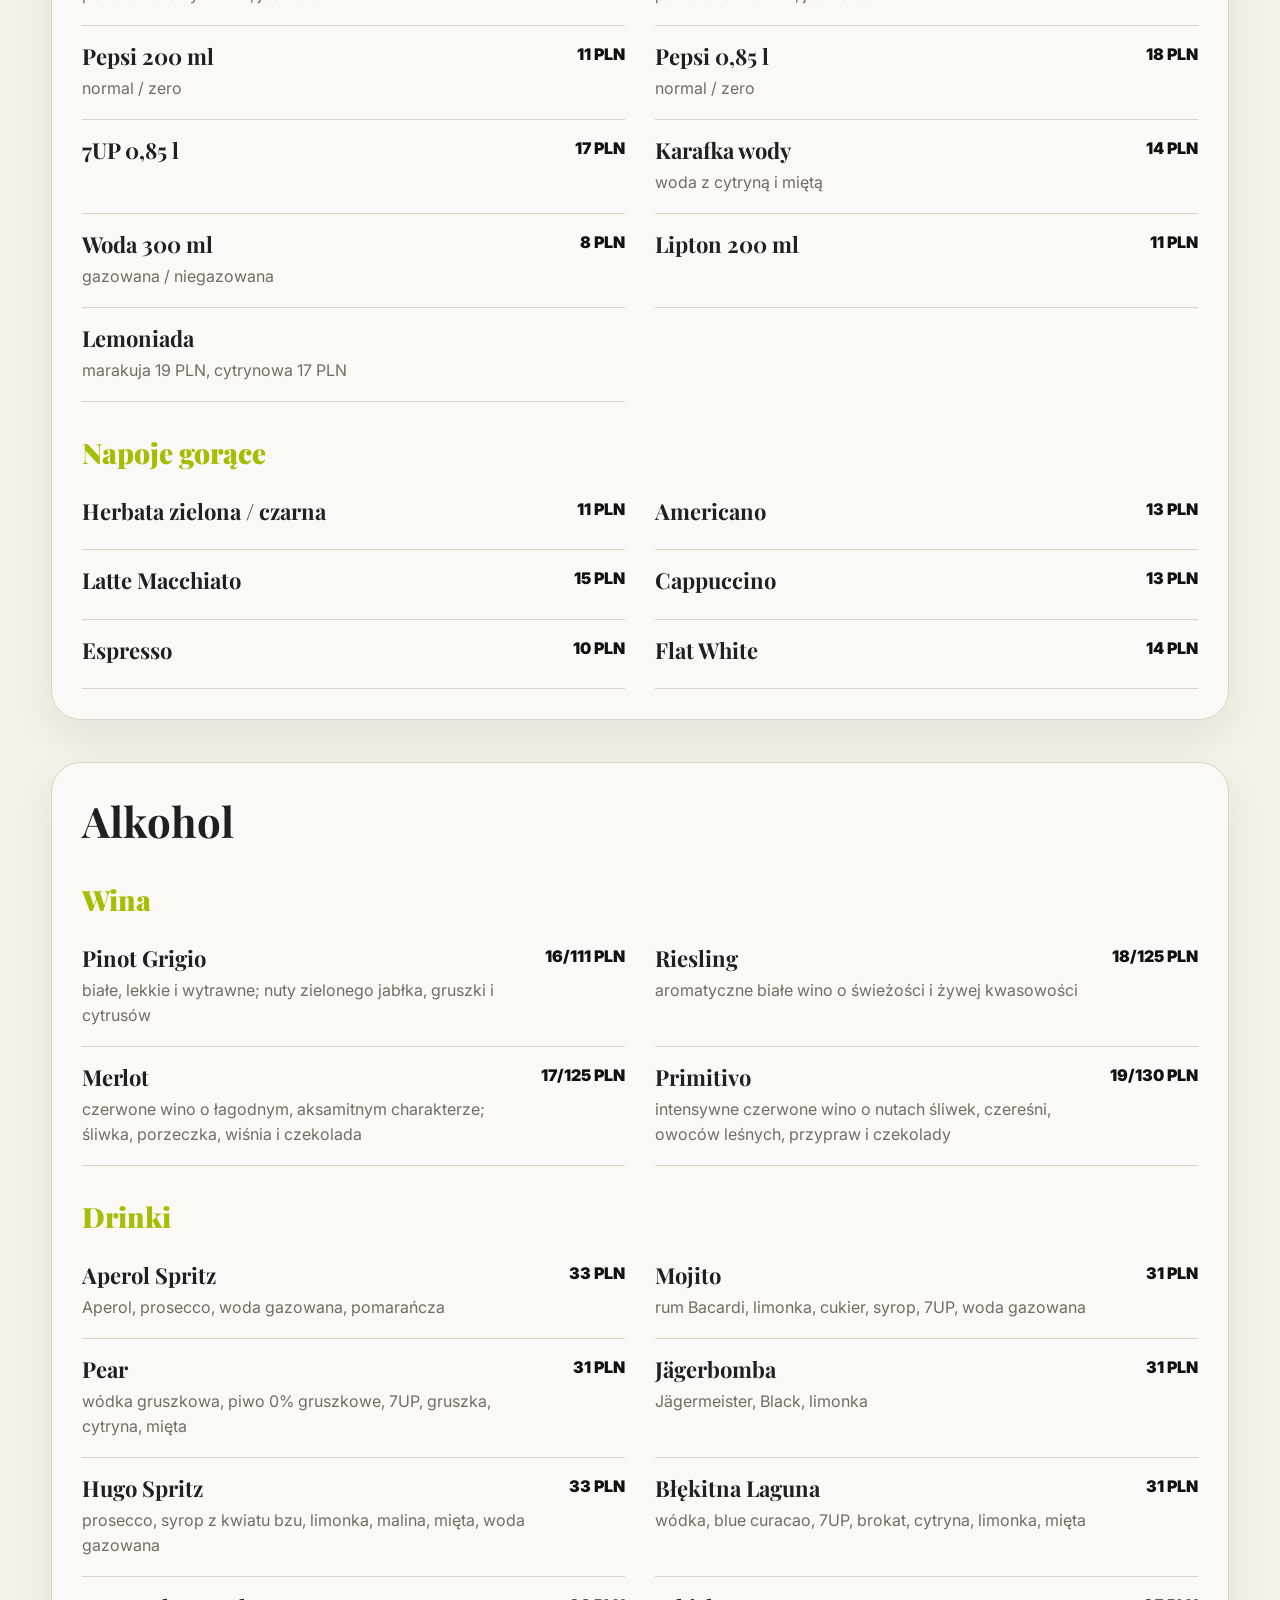
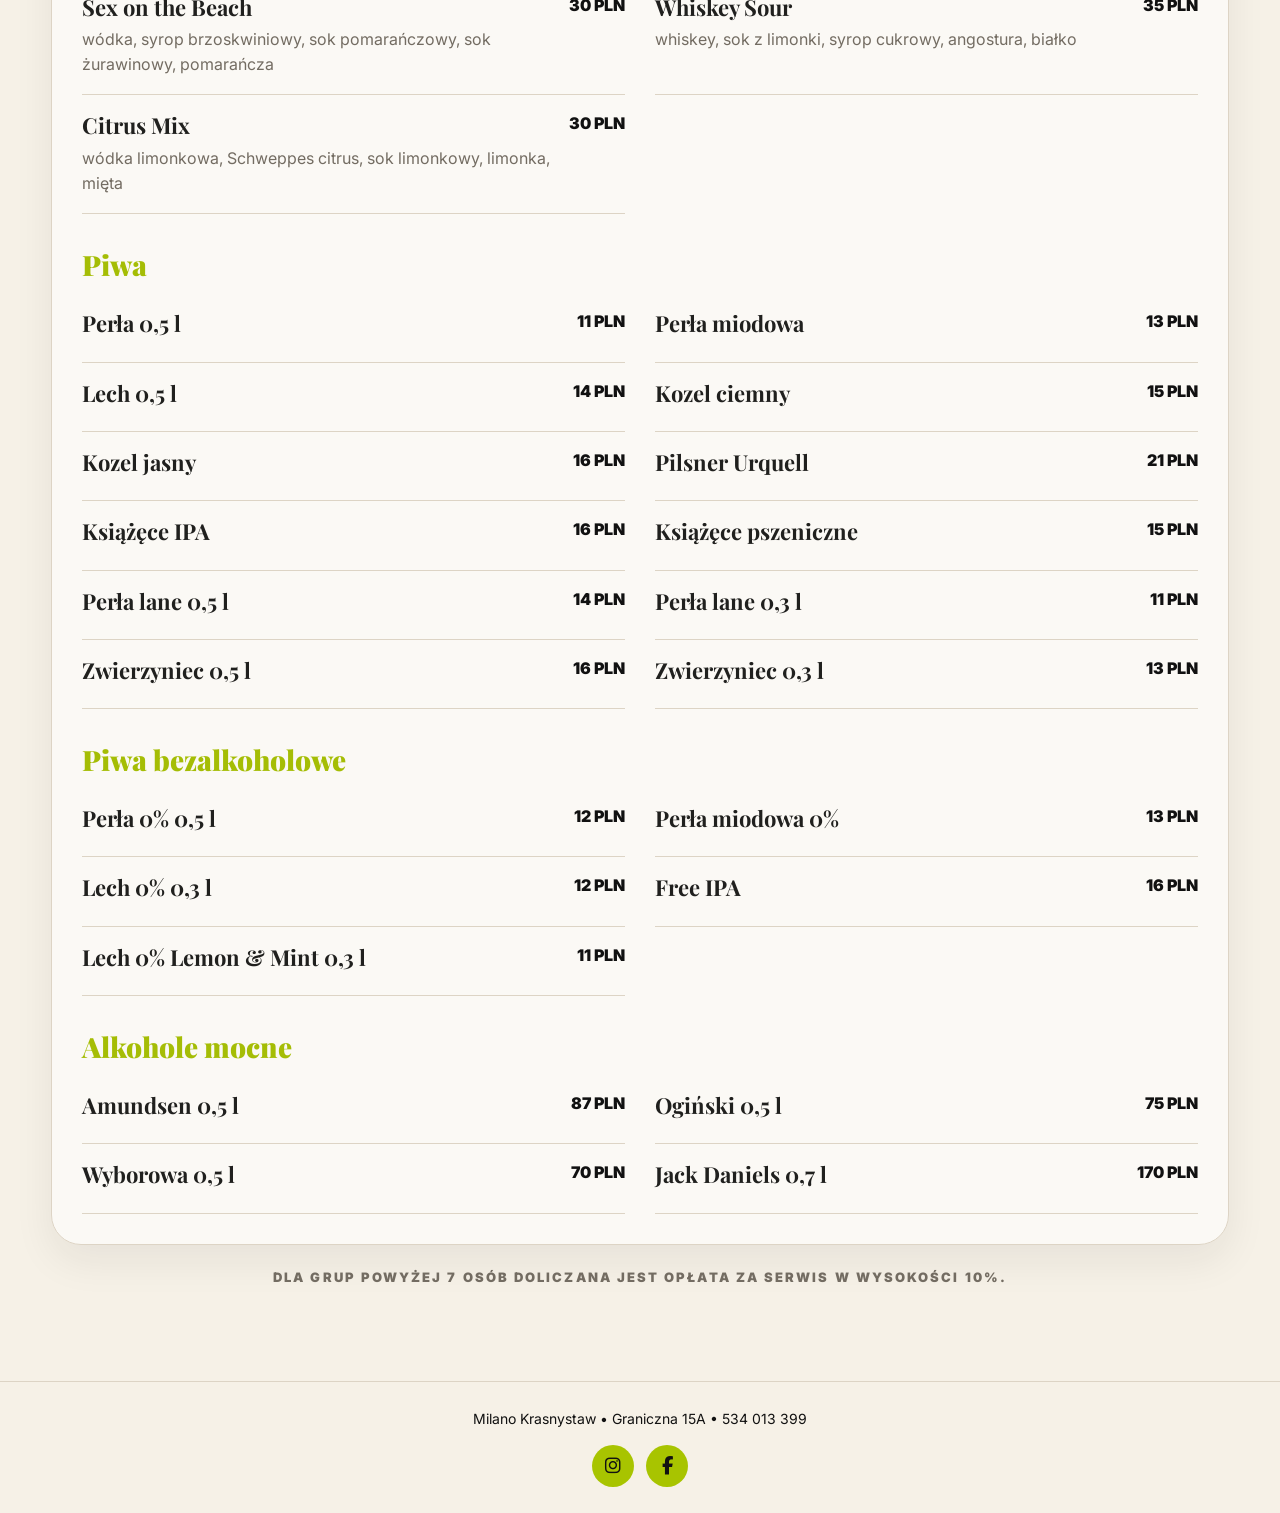
==== commit 2d29ed79: "Update menu.html" ====
--- a/menu.html
+++ b/menu.html
@@ -123,19 +123,23 @@
       </section>
 
       <section
-        class="menu"
-        id="menu"
-      >
-        <div class="wrap">
-          <div class="menu-intro">
-            <h2 class="title">
-              Pełne menu
-            </h2>
-
-            <p>
-              Pełna karta Milano Krasnystaw — pizza, makarony, burgery, sałatki, dania, desery, napoje i alkohole. Wybierz kategorię, żeby szybko przejść do interesującej części menu.
-            </p>
-          </div>
+  class="menu"
+  id="menu"
+>
+  <div class="wrap">
+
+    <nav class="cats">
+      <a href="#pizza">Pizza</a>
+      <a href="#makarony">Makarony</a>
+      <a href="#burgery">Burgery</a>
+      <a href="#salatki">Sałatki</a>
+      <a href="#dania">Dania</a>
+      <a href="#dla-dzieci---przekaski">Dla dzieci / przekąski</a>
+      <a href="#desery">Desery</a>
+      <a href="#dodatki---sosy">Dodatki / sosy</a>
+      <a href="#napoje">Napoje</a>
+      <a href="#alkohol">Alkohol</a>
+    </nav>
 
           <nav class="cats">
             <a href="#pizza">Pizza</a>
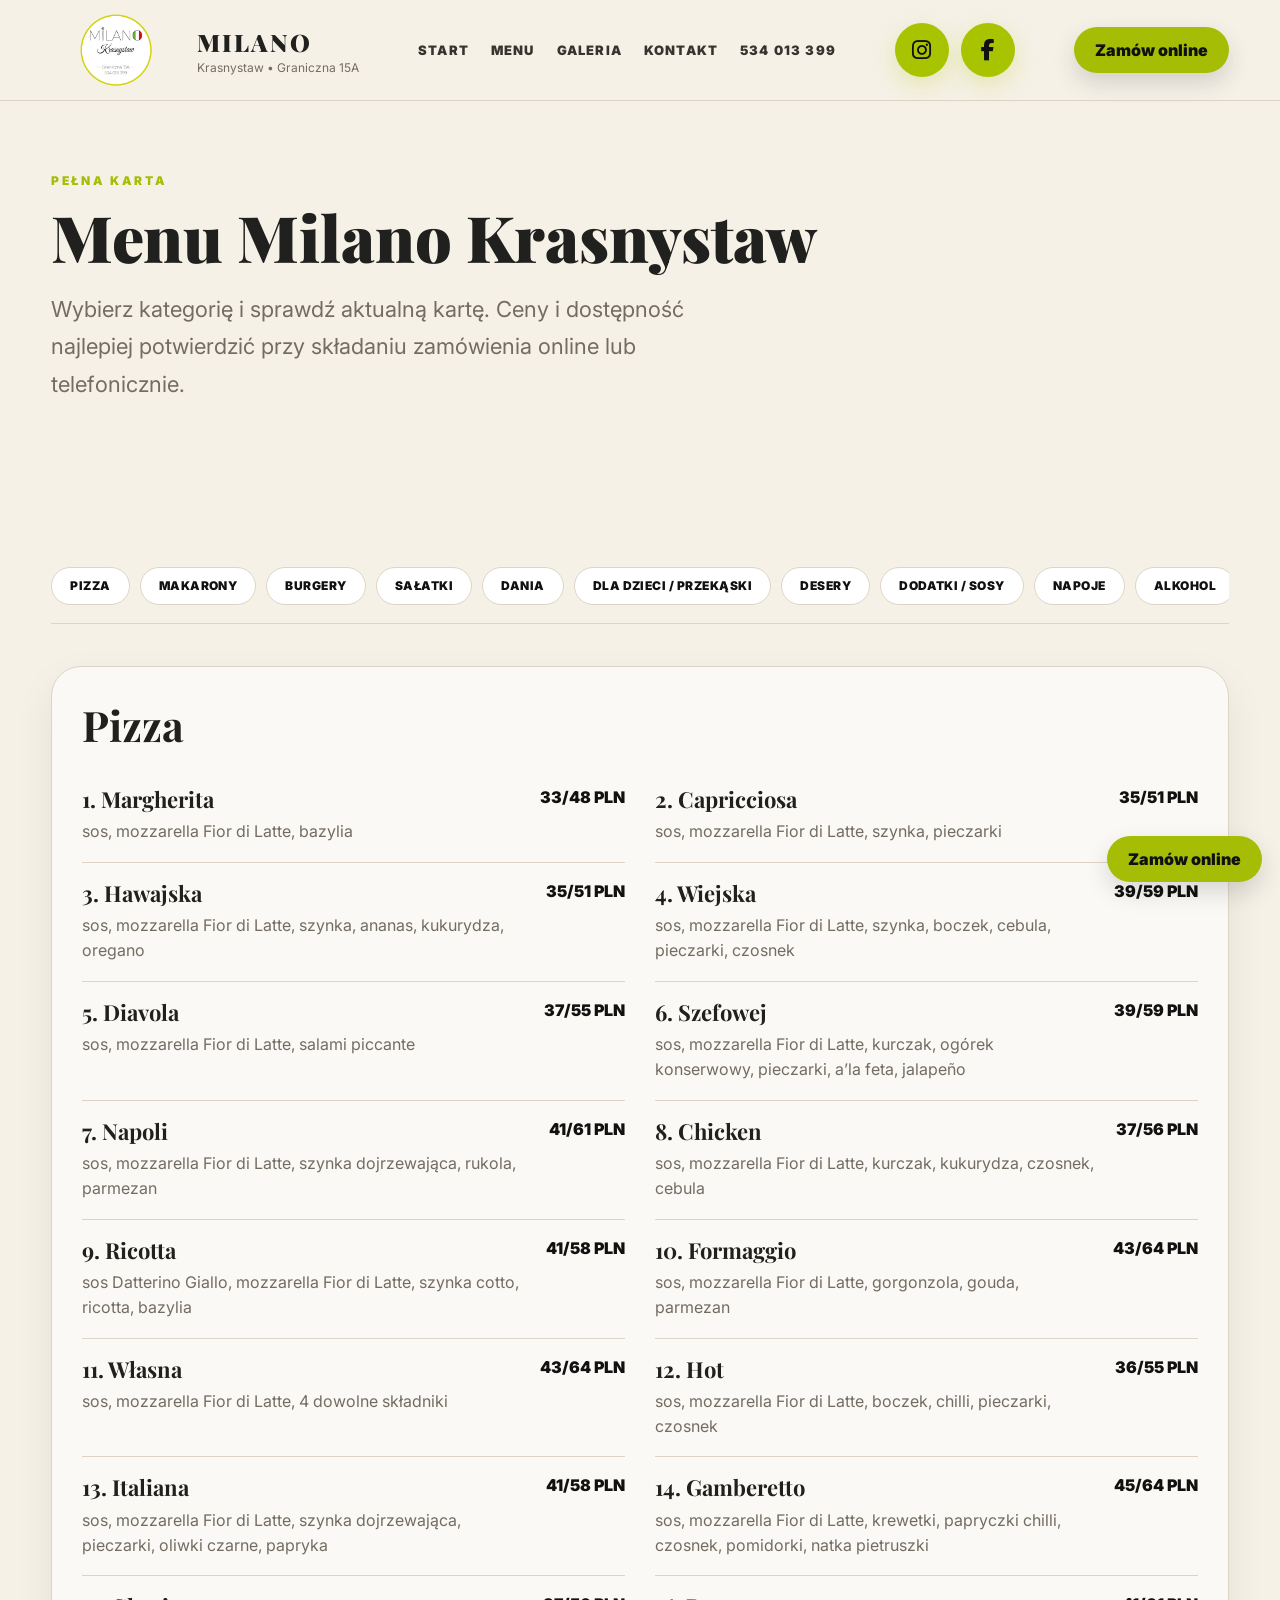
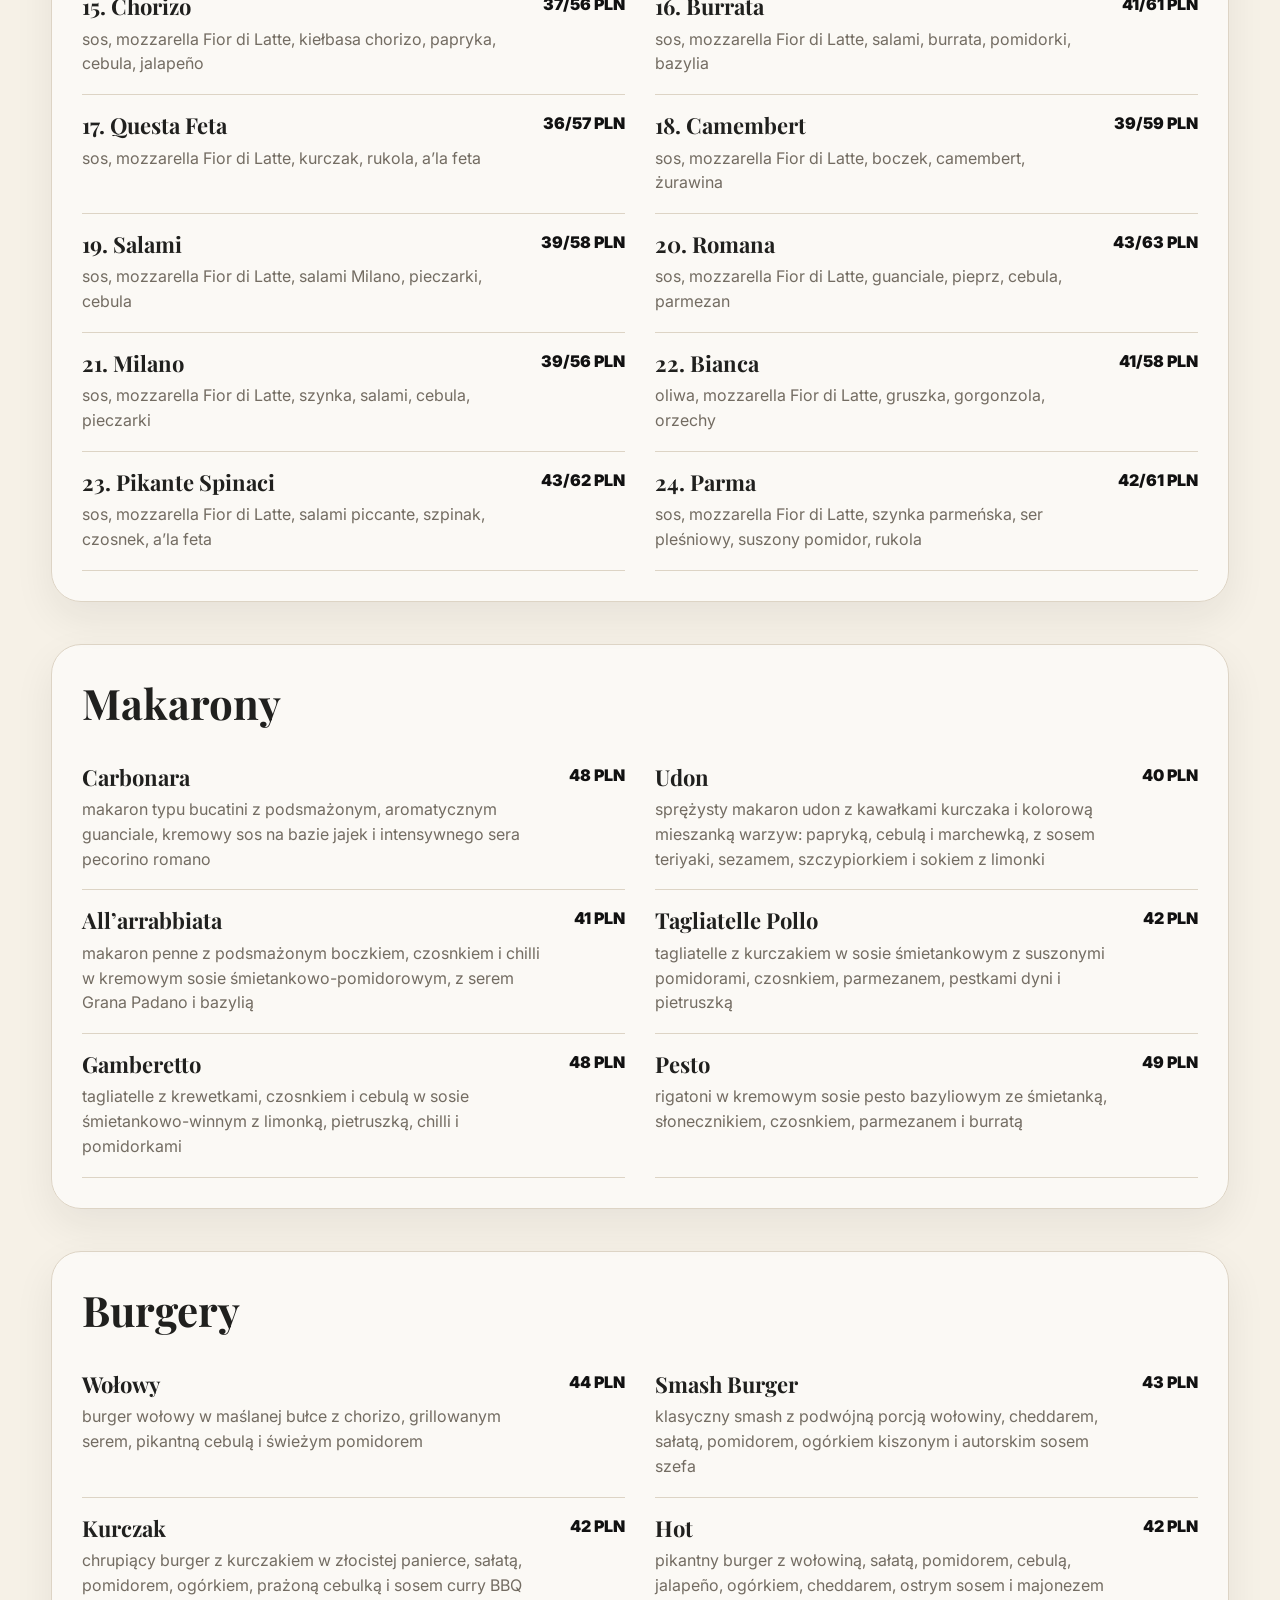
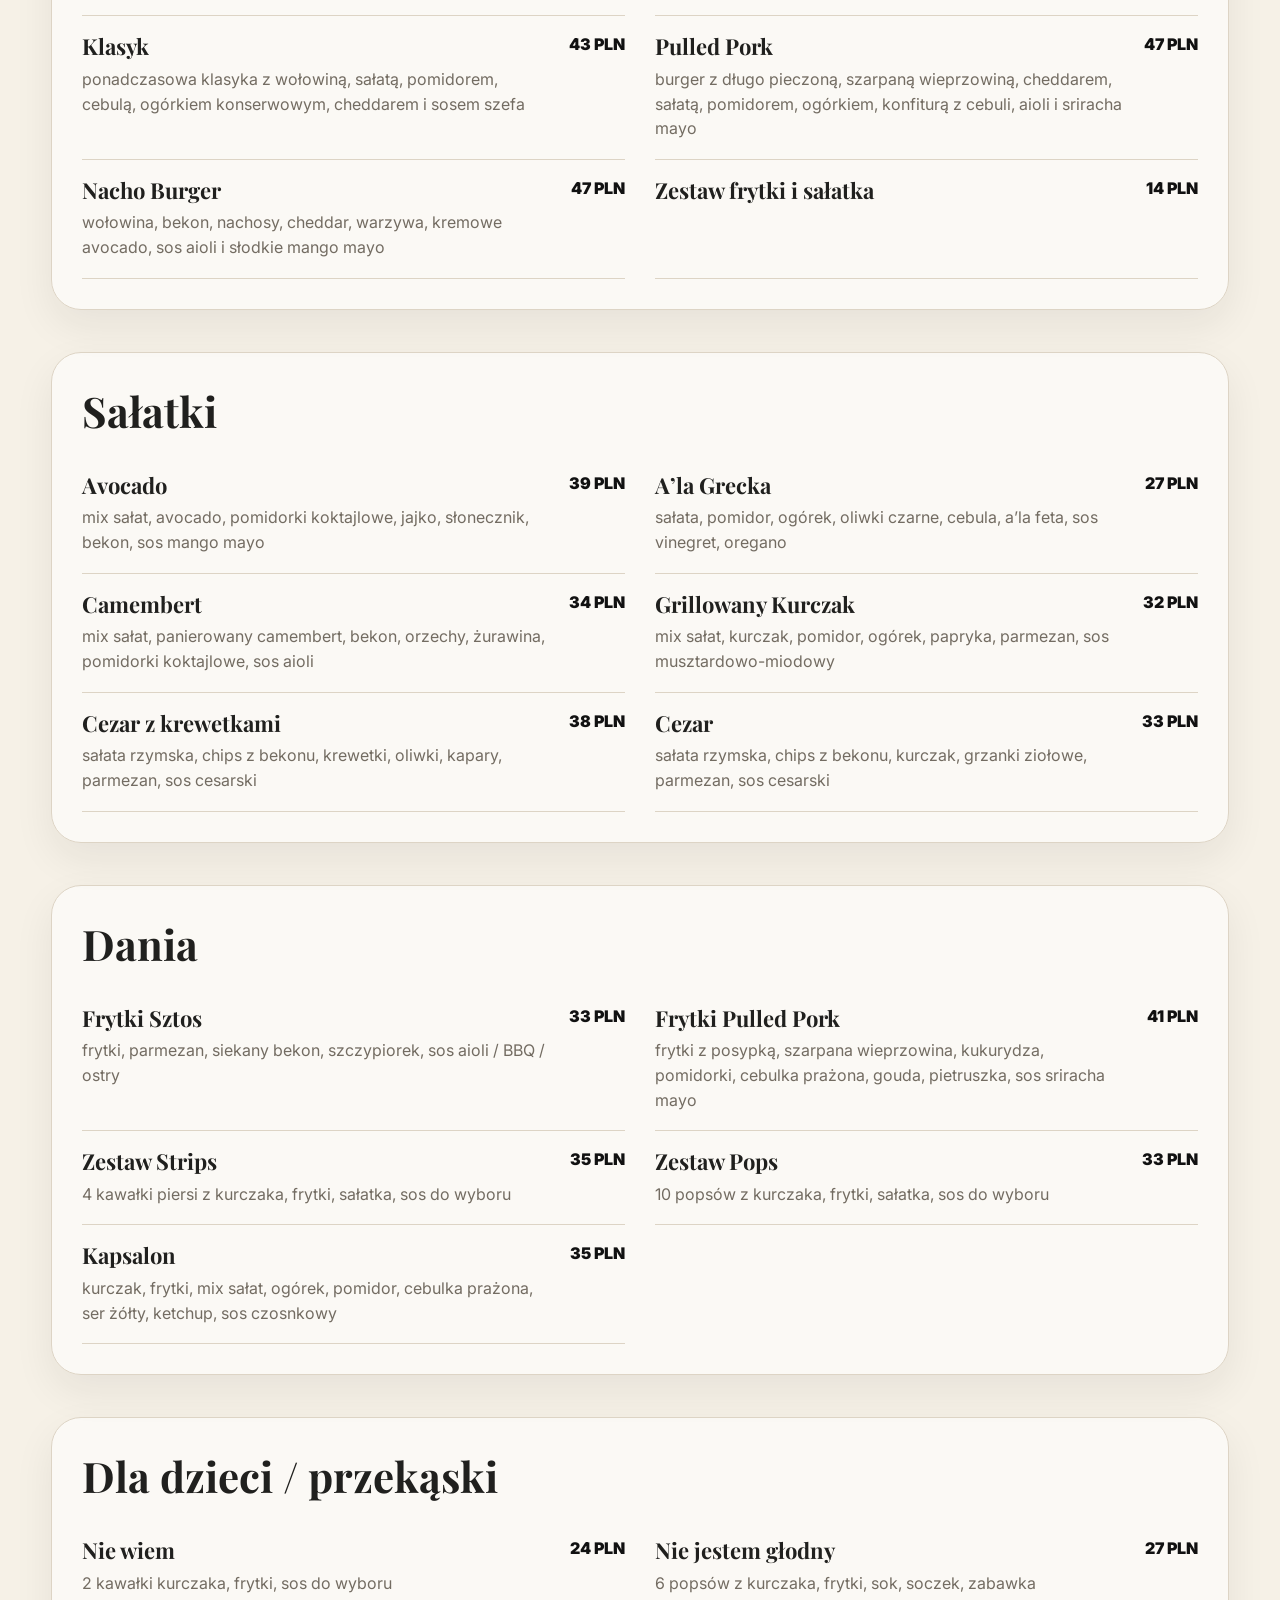
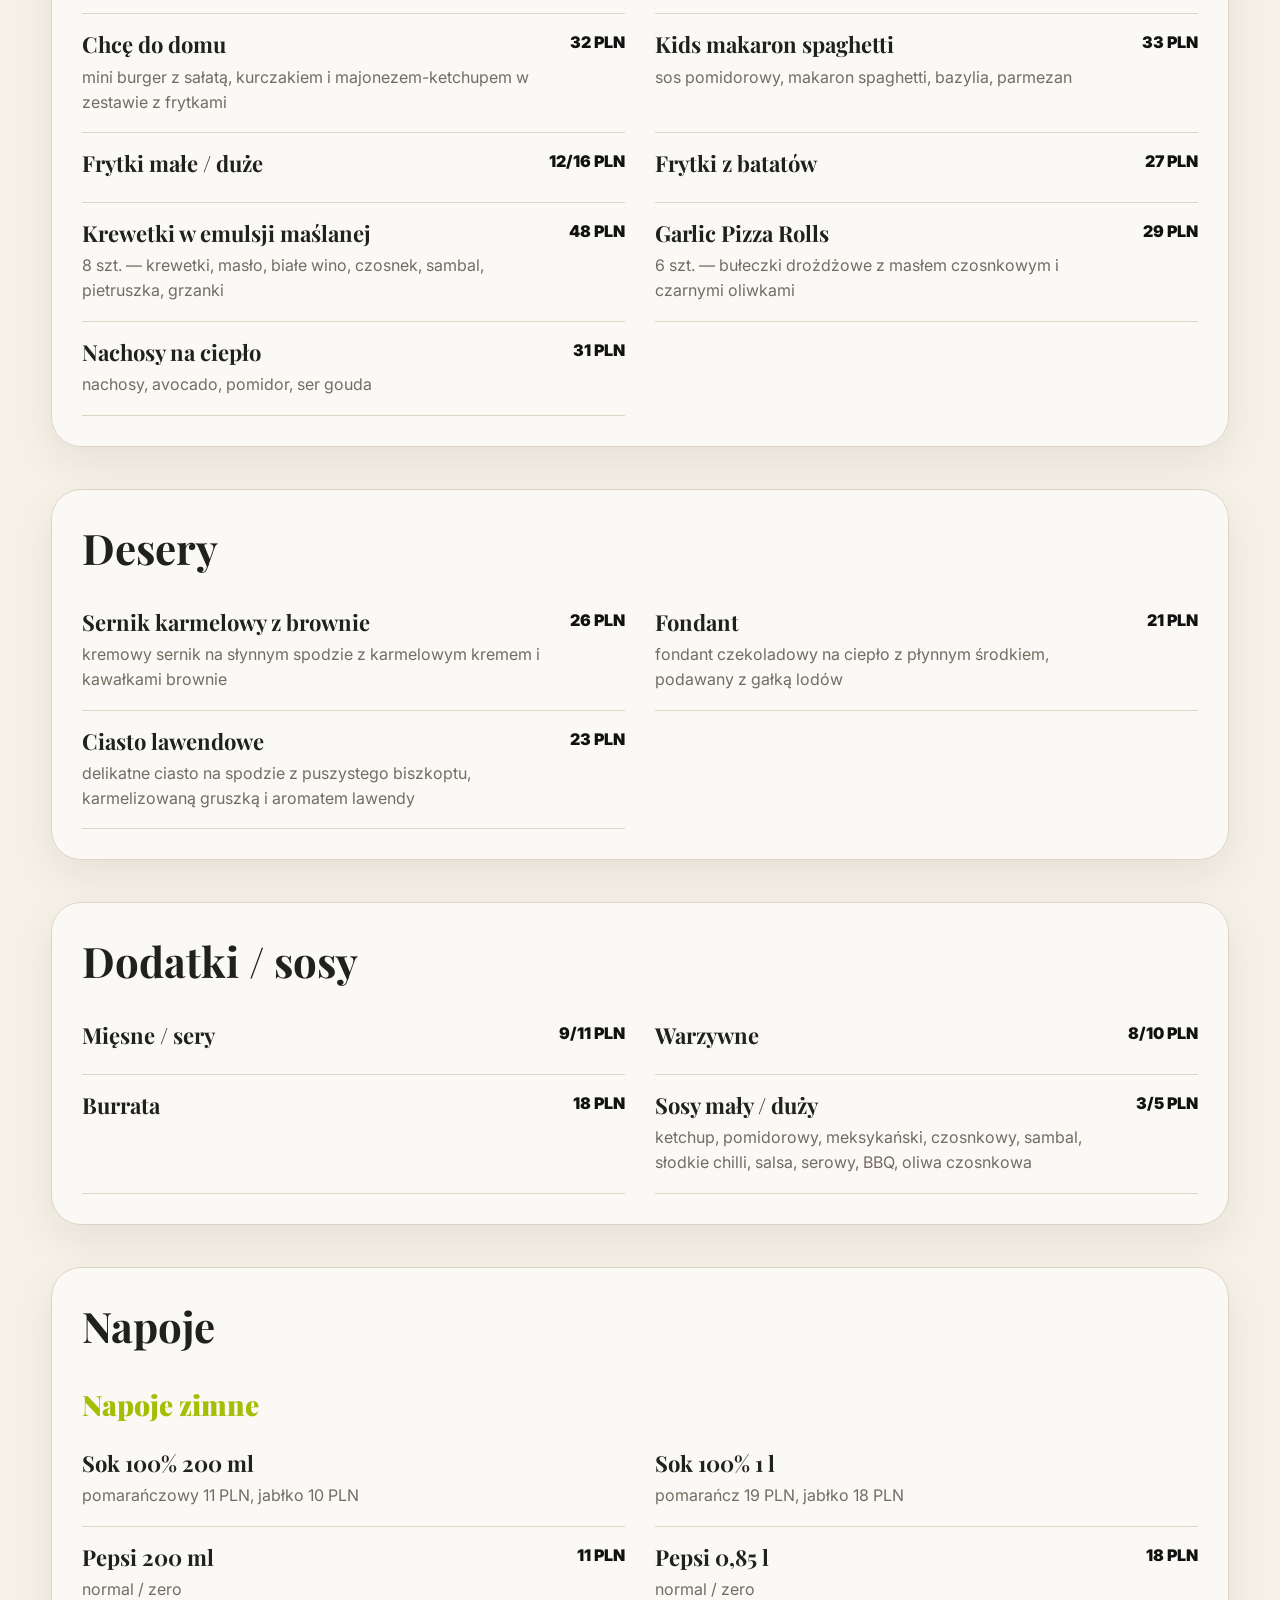
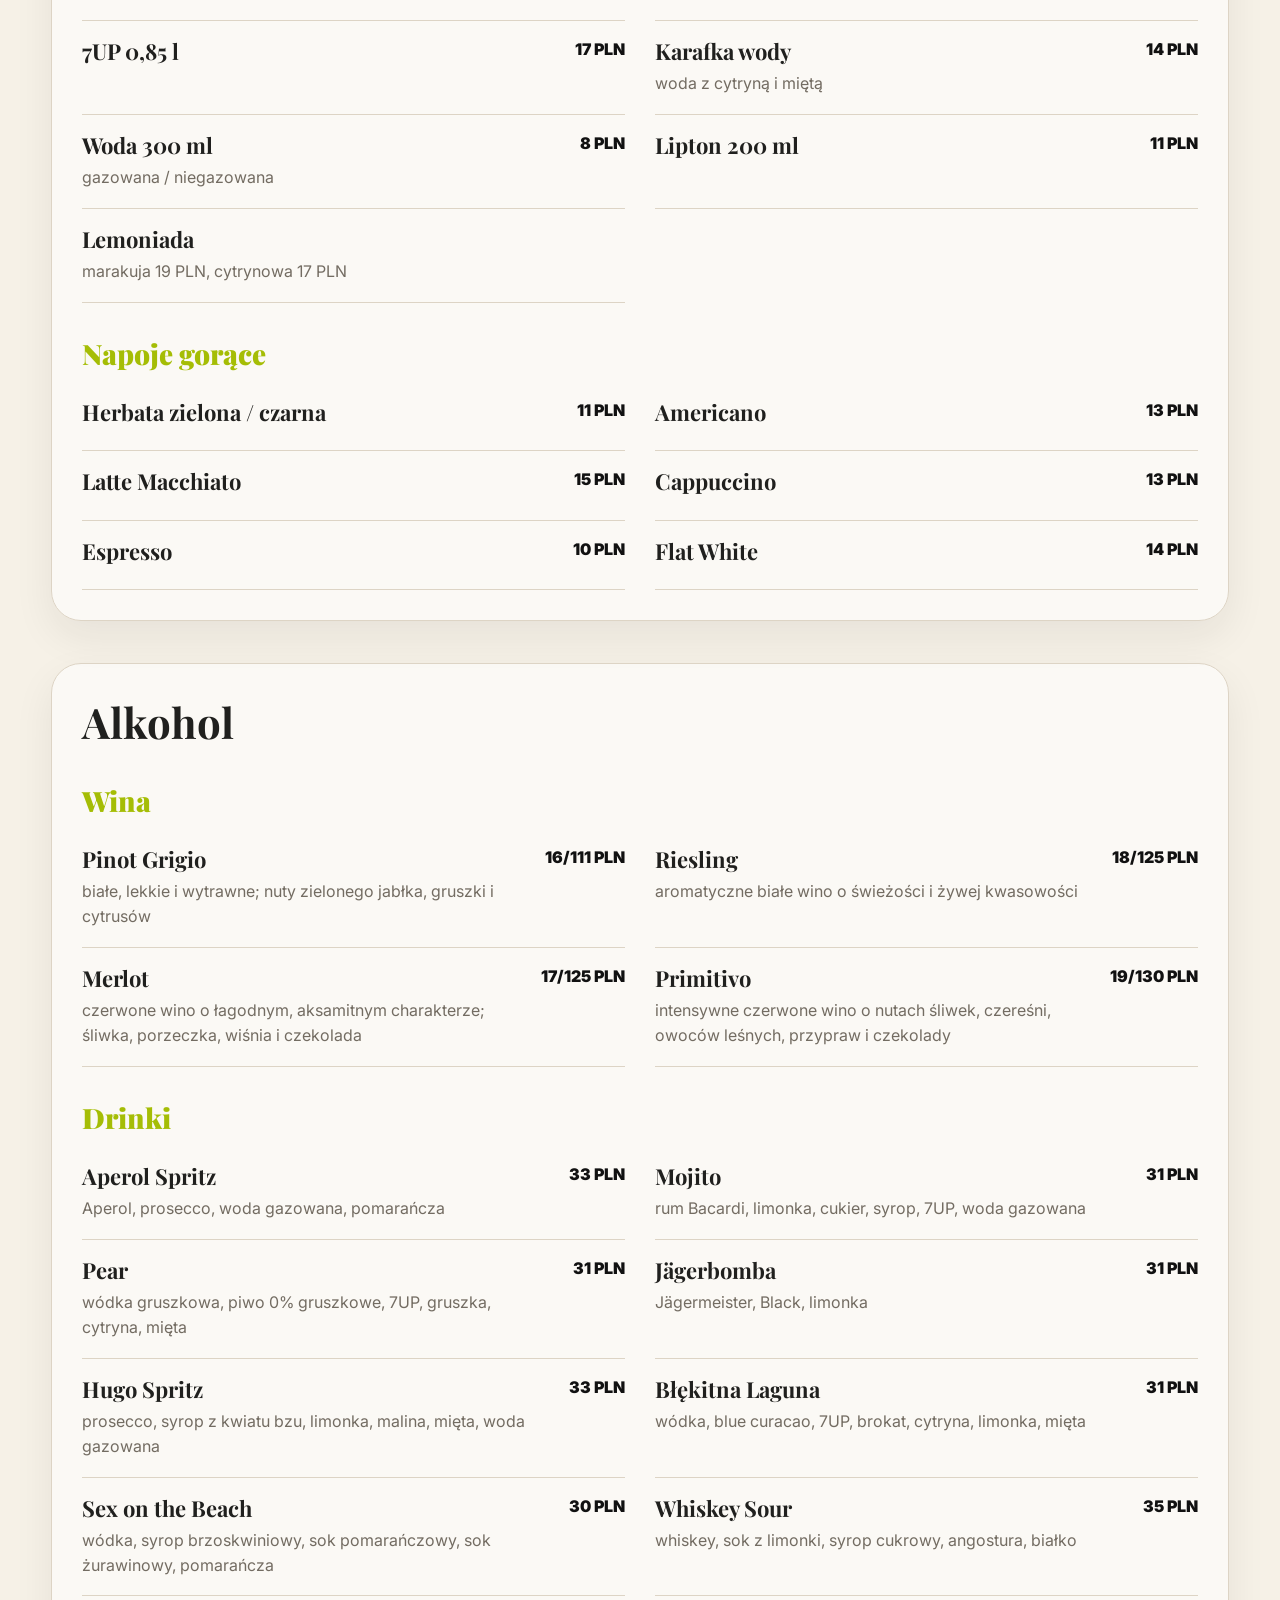
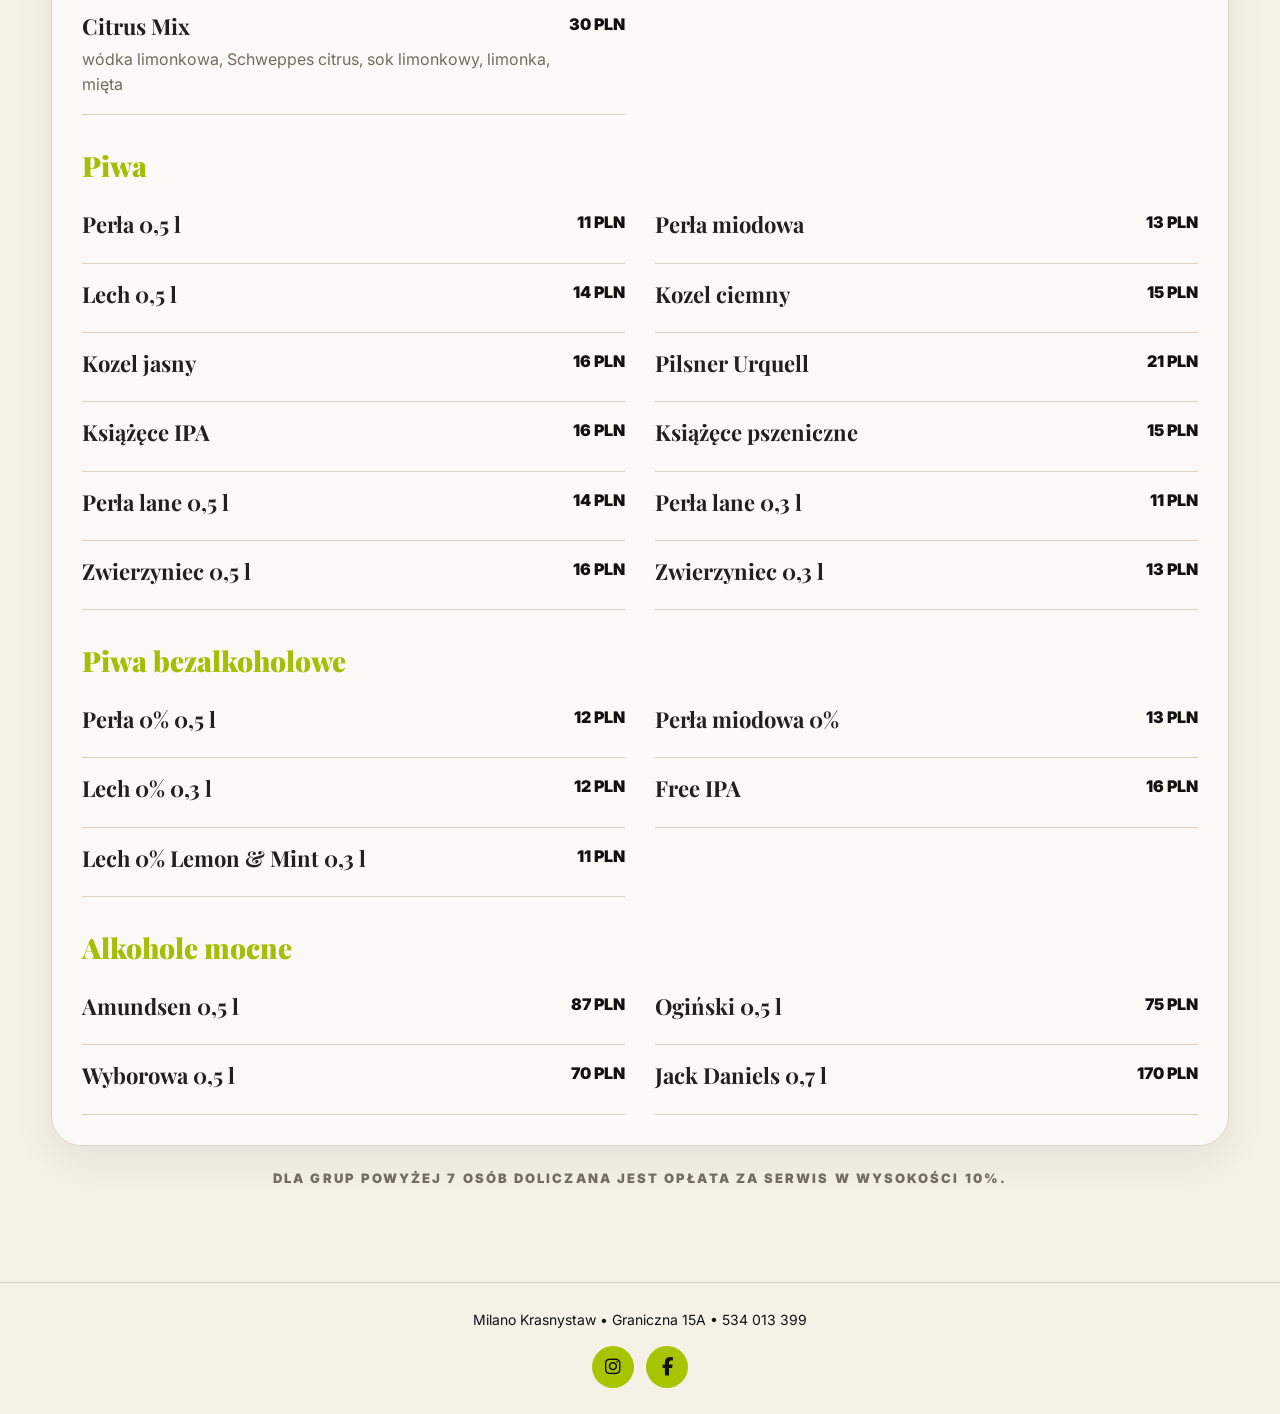
==== commit 07cad342: "Update menu.html" ====
--- a/menu.html
+++ b/menu.html
@@ -128,19 +128,6 @@
 >
   <div class="wrap">
 
-    <nav class="cats">
-      <a href="#pizza">Pizza</a>
-      <a href="#makarony">Makarony</a>
-      <a href="#burgery">Burgery</a>
-      <a href="#salatki">Sałatki</a>
-      <a href="#dania">Dania</a>
-      <a href="#dla-dzieci---przekaski">Dla dzieci / przekąski</a>
-      <a href="#desery">Desery</a>
-      <a href="#dodatki---sosy">Dodatki / sosy</a>
-      <a href="#napoje">Napoje</a>
-      <a href="#alkohol">Alkohol</a>
-    </nav>
-
           <nav class="cats">
             <a href="#pizza">Pizza</a>
             <a href="#makarony">Makarony</a>
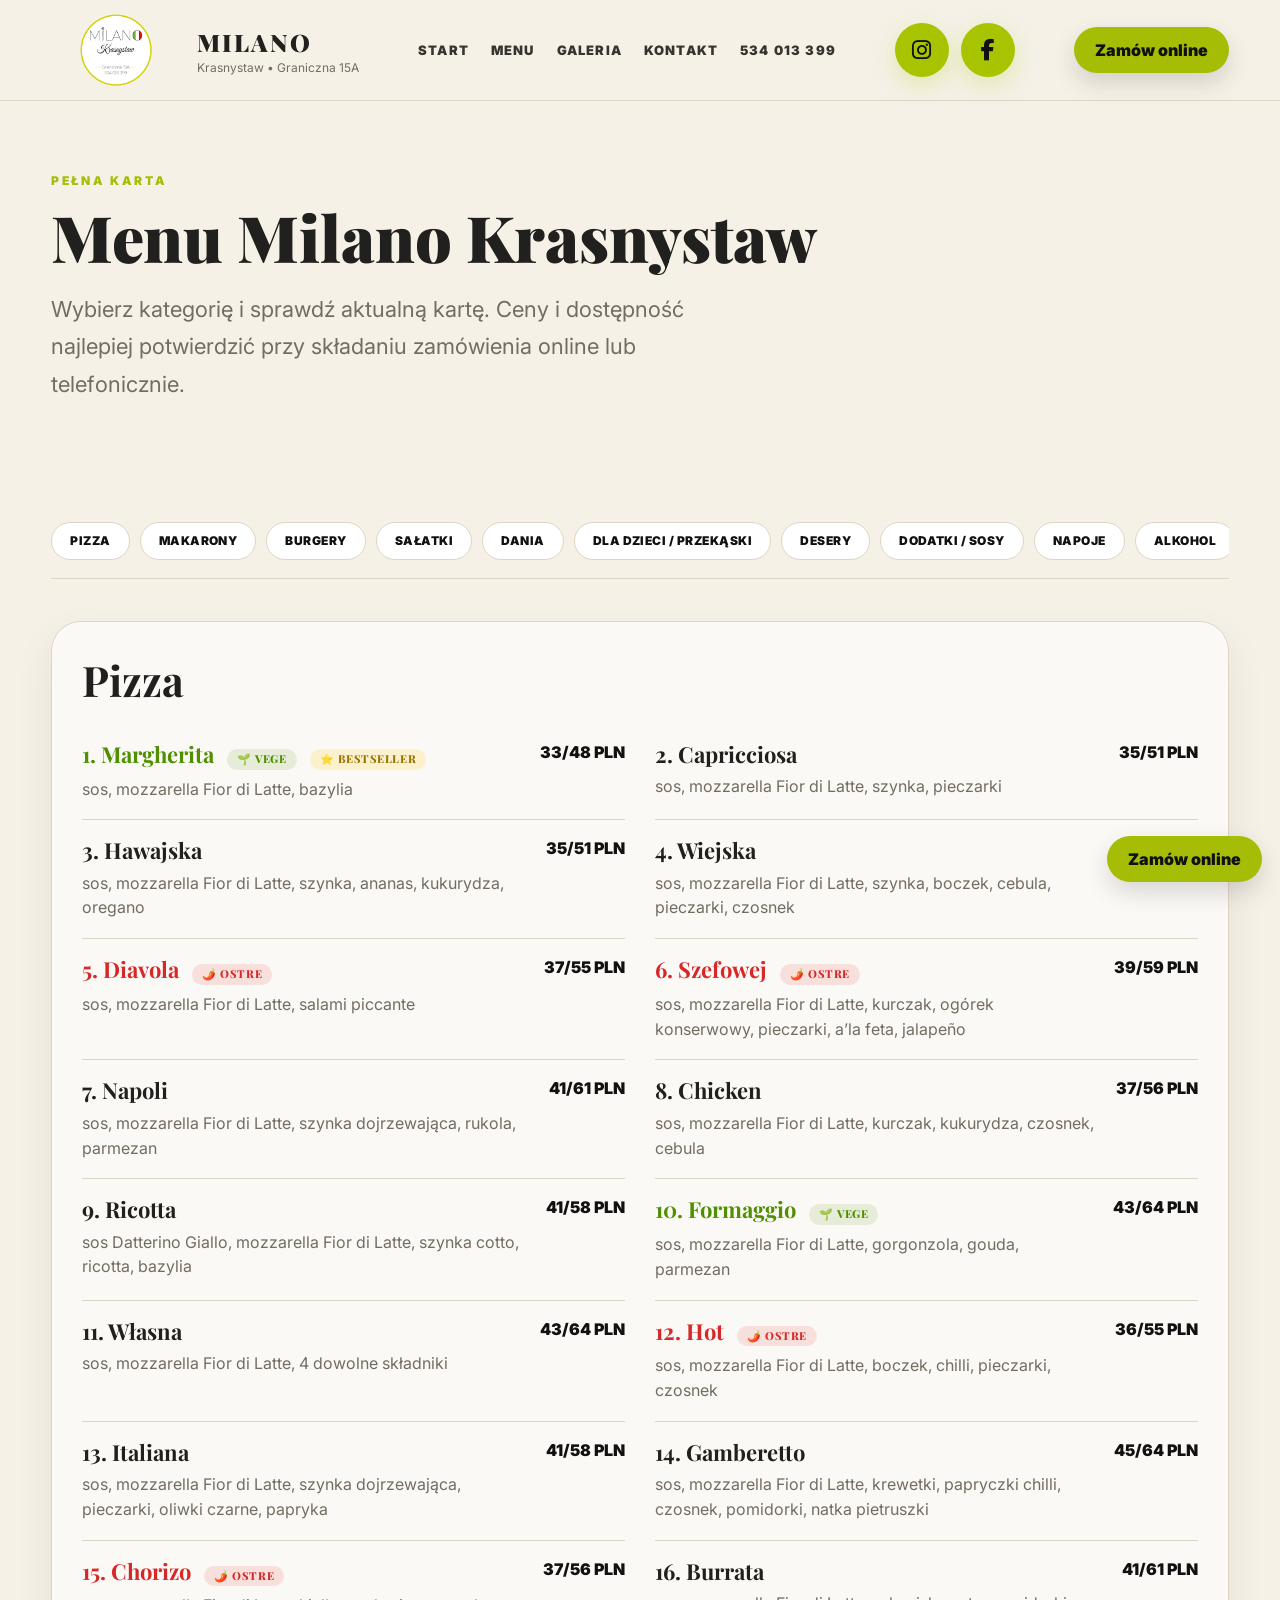
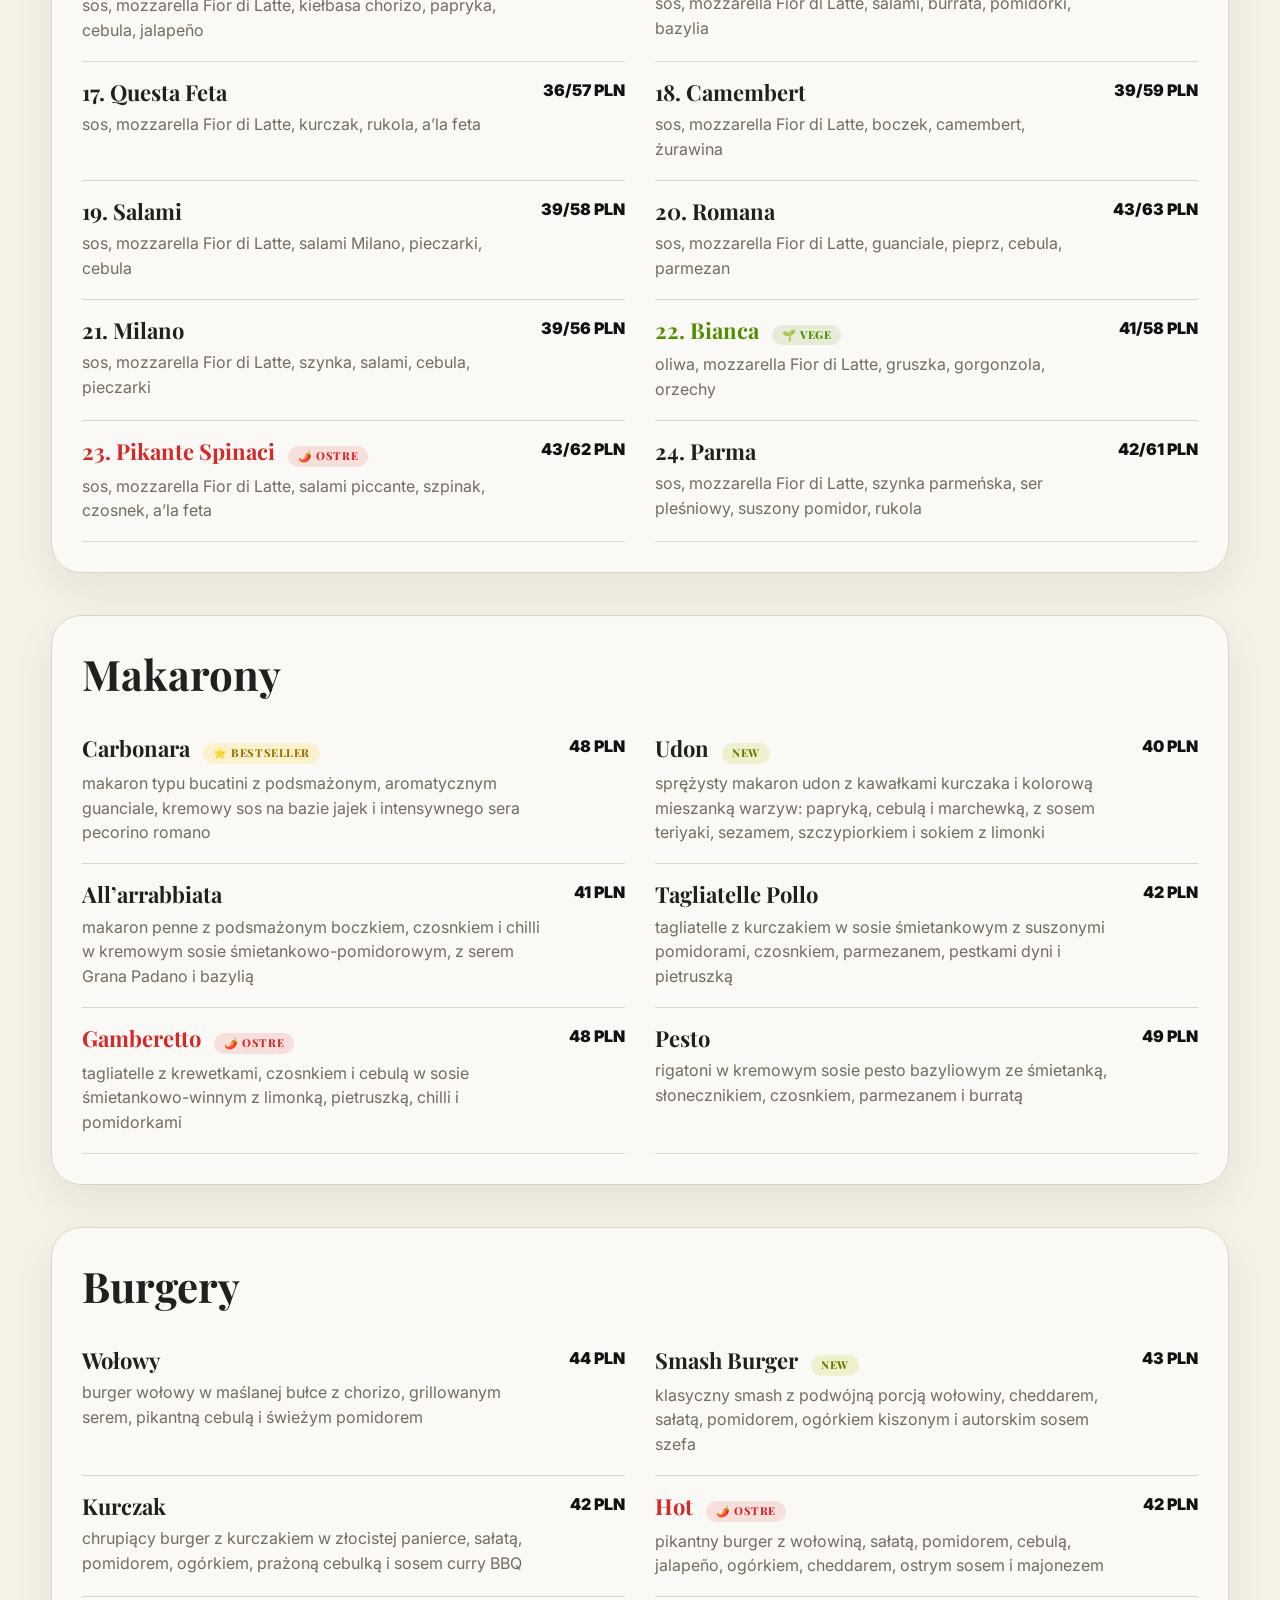
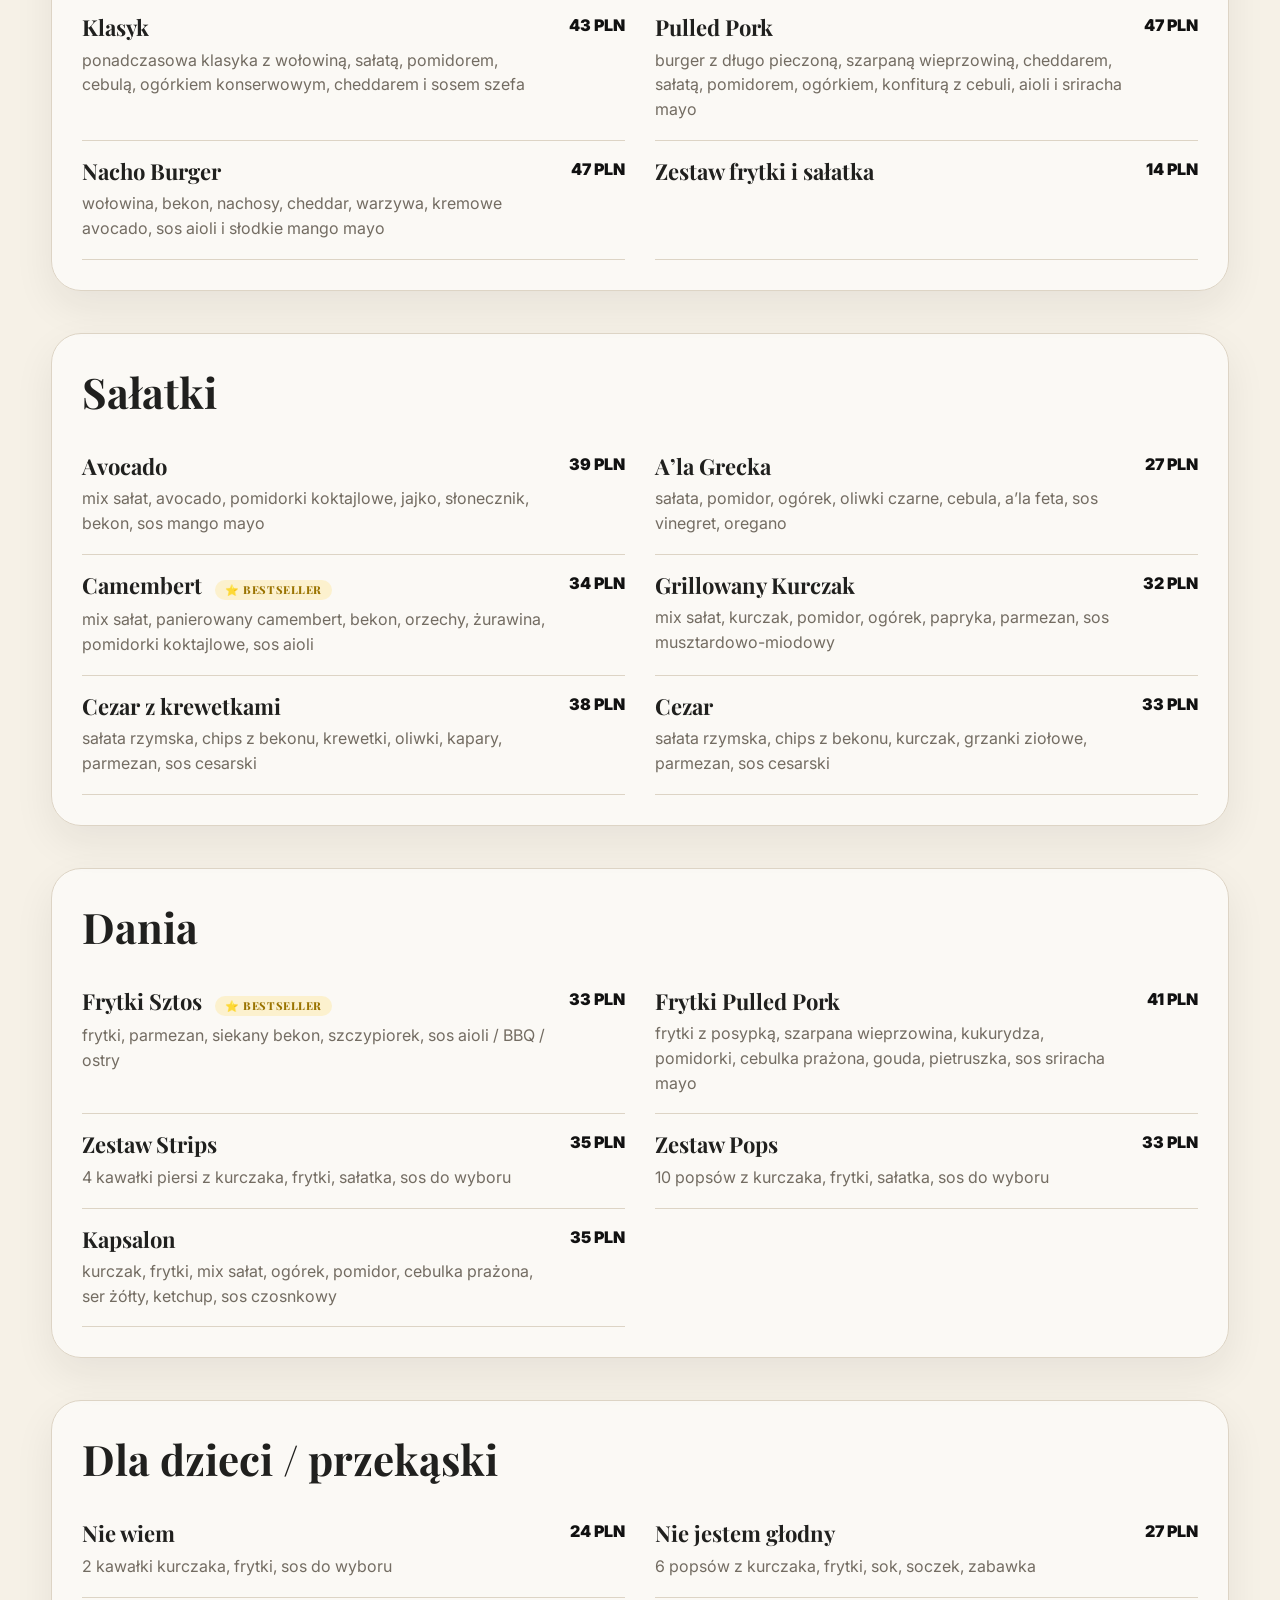
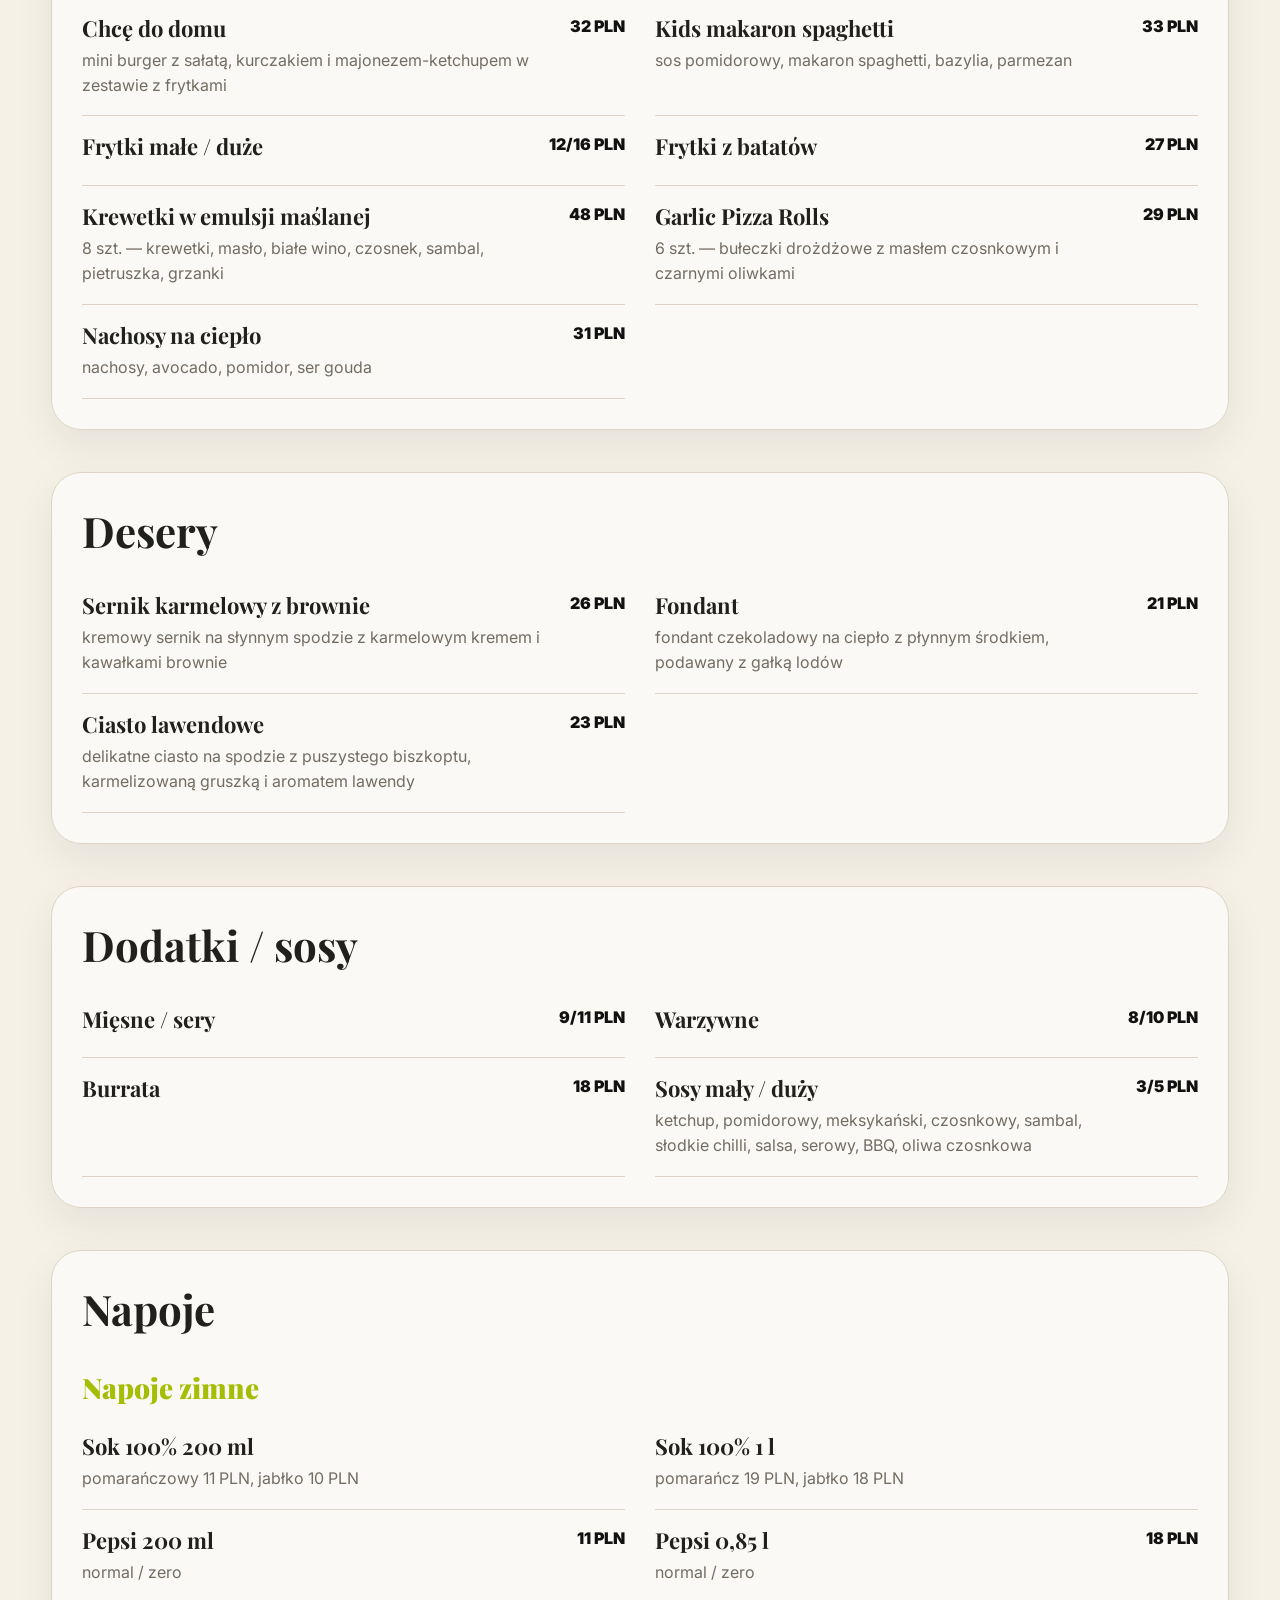
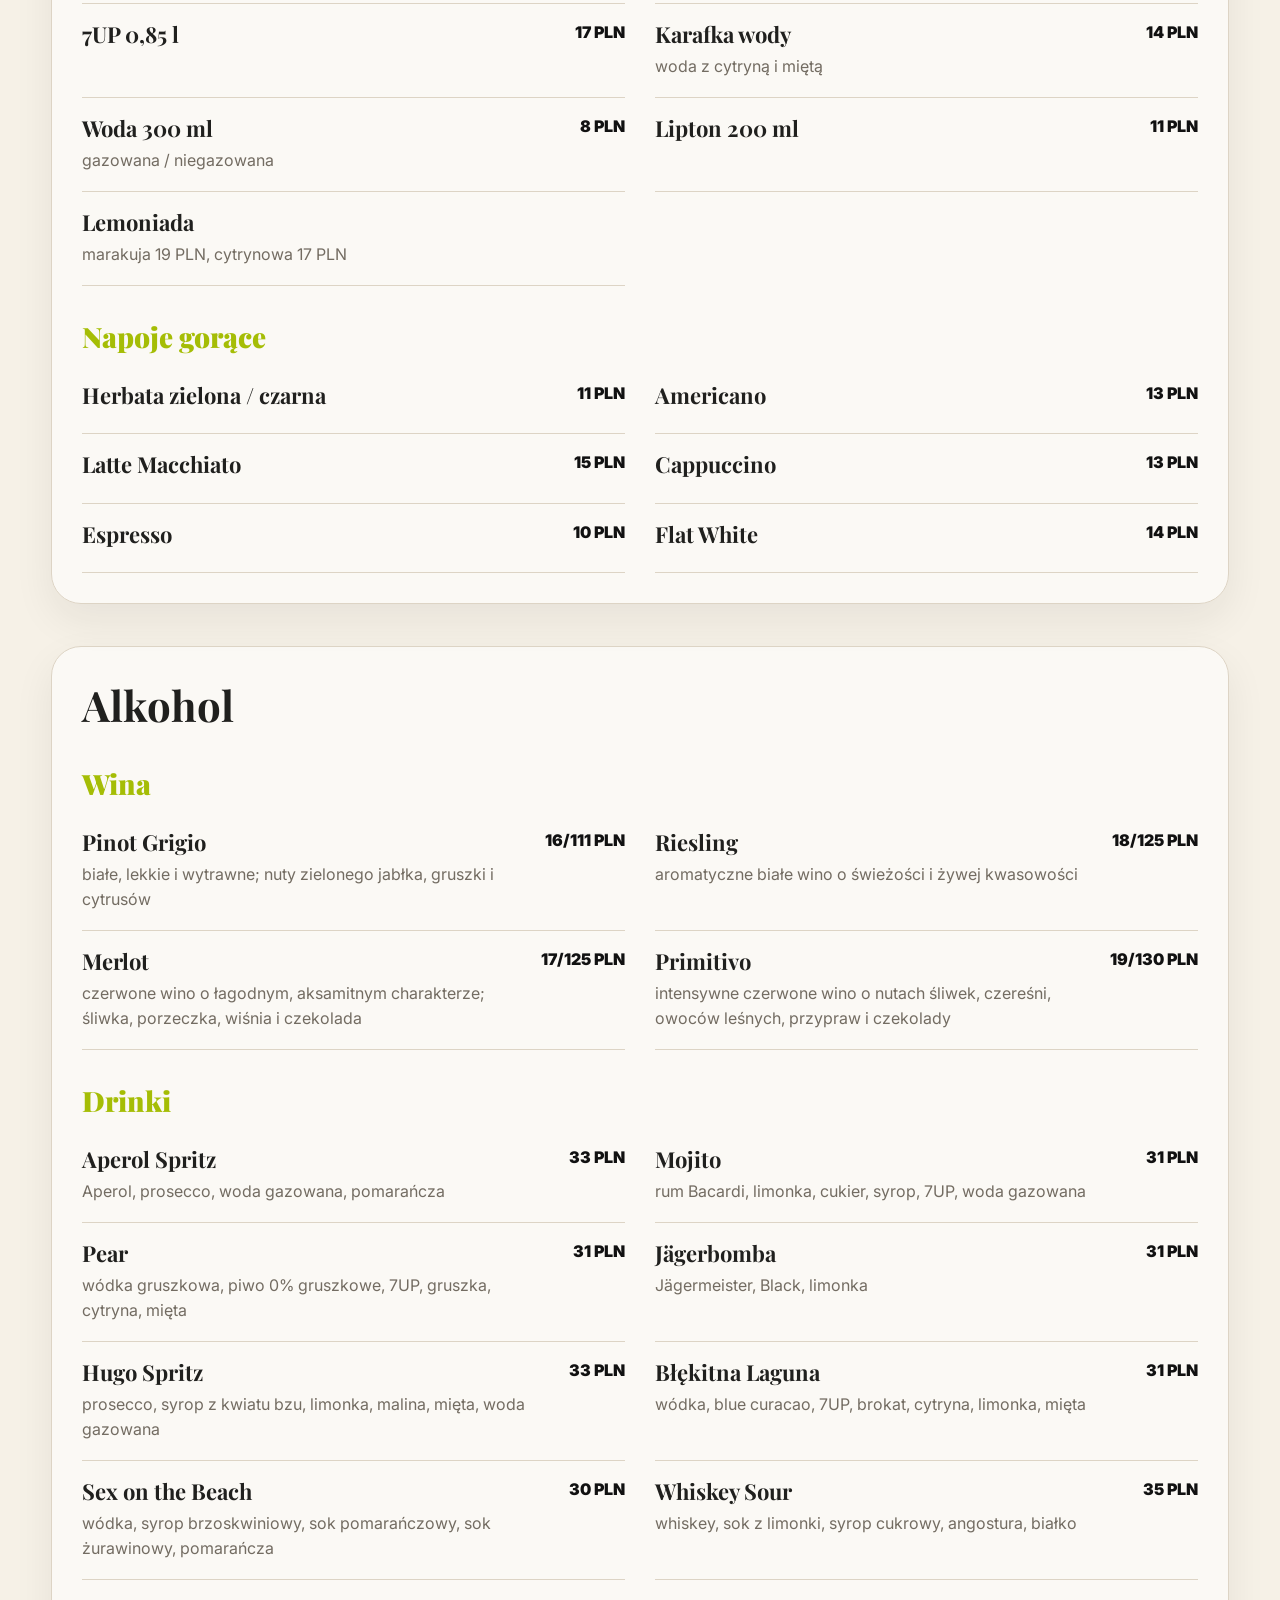
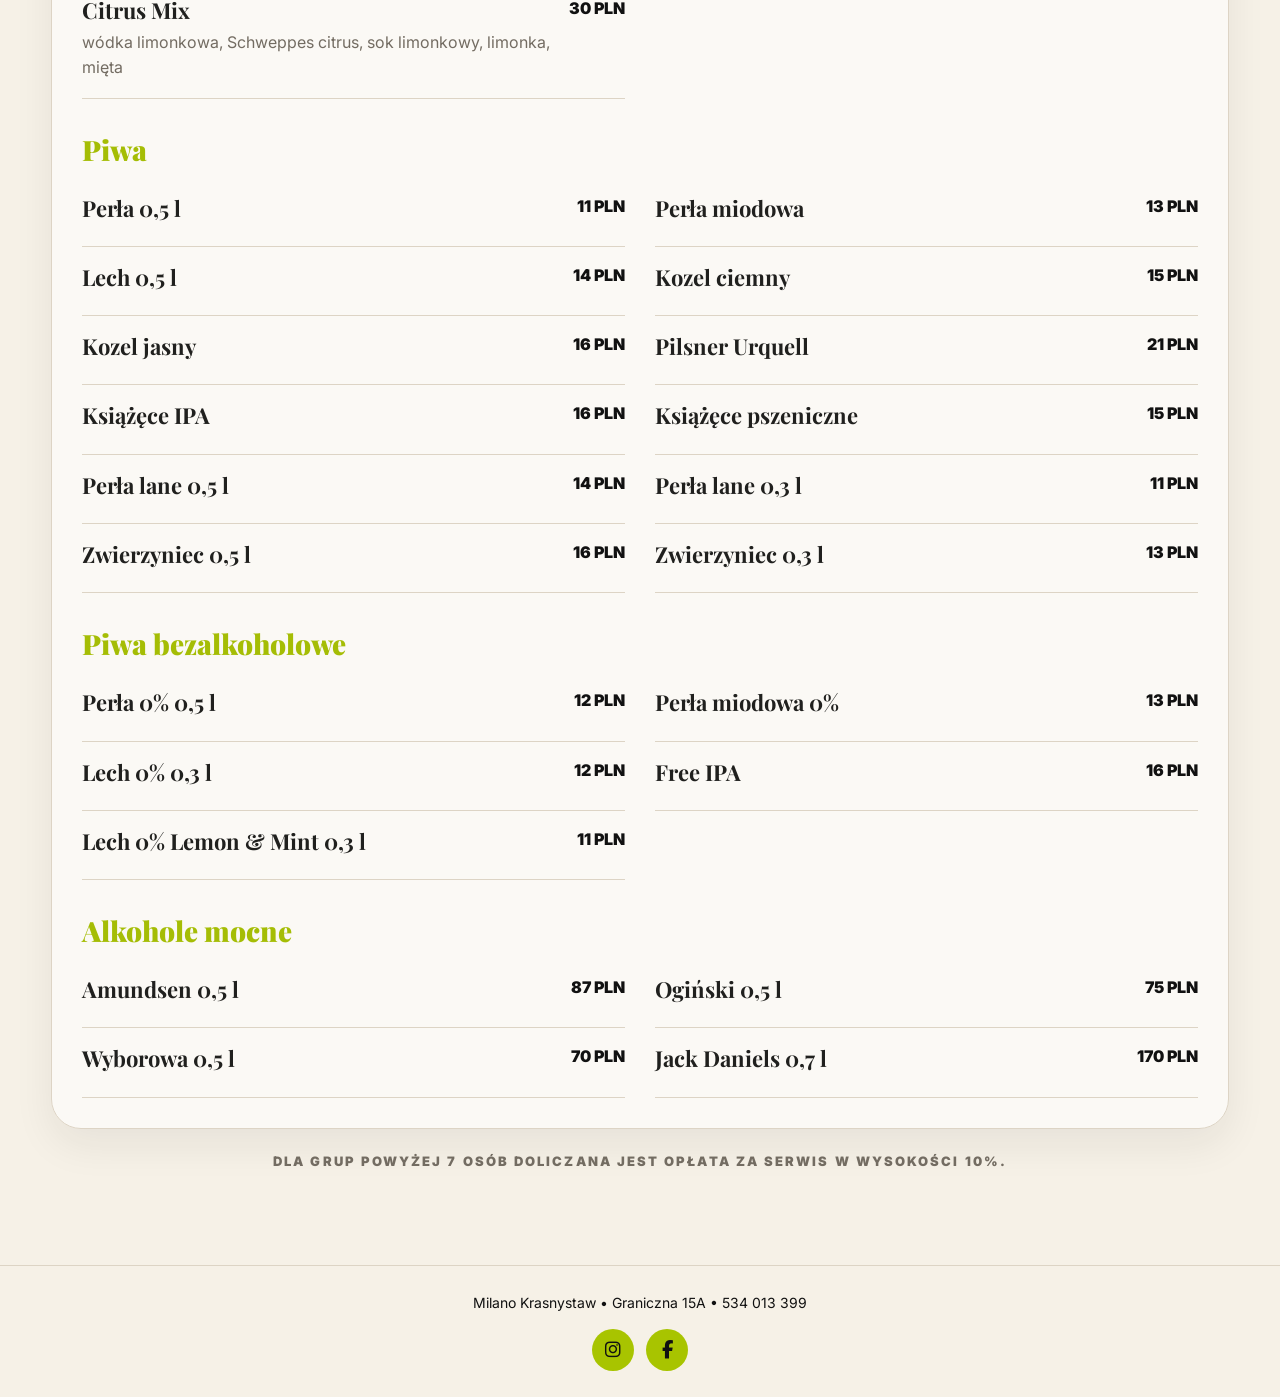
==== commit 088d6f11: "Update menu.html" ====
--- a/menu.html
+++ b/menu.html
@@ -150,7 +150,11 @@
             <div class="items">
               <article class="menu-item">
                 <div>
-                  <h4>1. Margherita</h4>
+                  <h4 class="vege">
+  1.   Margherita
+  <span class="tag tag-vege">🌱 Vege</span>
+<span class="tag tag-best">⭐ Bestseller</span>
+</h4>
                   <p>sos, mozzarella Fior di Latte, bazylia</p>
                 </div>
                 <strong>33/48 PLN</strong>
@@ -182,7 +186,12 @@
 
               <article class="menu-item">
                 <div>
-                  <h4>5. Diavola</h4>
+                  <h4 class="spicy">
+  5. Diavola
+  <span class="tag tag-spicy">
+    🌶️ Ostre
+  </span>
+</h4>
                   <p>sos, mozzarella Fior di Latte, salami piccante</p>
                 </div>
                 <strong>37/55 PLN</strong>
@@ -190,7 +199,12 @@
 
               <article class="menu-item">
                 <div>
-                  <h4>6. Szefowej</h4>
+                  <h4 class="spicy">
+  6. Szefowej
+  <span class="tag tag-spicy">
+    🌶️ Ostre
+  </span>
+</h4>
                   <p>sos, mozzarella Fior di Latte, kurczak, ogórek konserwowy, pieczarki, a’la feta, jalapeño</p>
                 </div>
                 <strong>39/59 PLN</strong>
@@ -222,7 +236,12 @@
 
               <article class="menu-item">
                 <div>
-                  <h4>10. Formaggio</h4>
+                  <h4 class="vege">
+  10. Formaggio
+  <span class="tag tag-vege">
+    🌱 Vege
+  </span>
+</h4>
                   <p>sos, mozzarella Fior di Latte, gorgonzola, gouda, parmezan</p>
                 </div>
                 <strong>43/64 PLN</strong>
@@ -238,7 +257,12 @@
 
               <article class="menu-item">
                 <div>
-                  <h4>12. Hot</h4>
+                  <h4 class="spicy">
+  12. Hot
+  <span class="tag tag-spicy">
+    🌶️ Ostre
+  </span>
+</h4>
                   <p>sos, mozzarella Fior di Latte, boczek, chilli, pieczarki, czosnek</p>
                 </div>
                 <strong>36/55 PLN</strong>
@@ -262,7 +286,12 @@
 
               <article class="menu-item">
                 <div>
-                  <h4>15. Chorizo</h4>
+                  <h4 class="spicy">
+  15. Chorizo
+  <span class="tag tag-spicy">
+    🌶️ Ostre
+  </span>
+</h4>
                   <p>sos, mozzarella Fior di Latte, kiełbasa chorizo, papryka, cebula, jalapeño</p>
                 </div>
                 <strong>37/56 PLN</strong>
@@ -318,7 +347,12 @@
 
               <article class="menu-item">
                 <div>
-                  <h4>22. Bianca</h4>
+                  <h4 class="vege">
+  22. Bianca
+  <span class="tag tag-vege">
+    🌱 Vege
+  </span>
+</h4>
                   <p>oliwa, mozzarella Fior di Latte, gruszka, gorgonzola, orzechy</p>
                 </div>
                 <strong>41/58 PLN</strong>
@@ -326,7 +360,12 @@
 
               <article class="menu-item">
                 <div>
-                  <h4>23. Pikante Spinaci</h4>
+                  <h4 class="spicy">
+  23. Pikante Spinaci
+  <span class="tag tag-spicy">
+    🌶️ Ostre
+  </span>
+</h4>
                   <p>sos, mozzarella Fior di Latte, salami piccante, szpinak, czosnek, a’la feta</p>
                 </div>
                 <strong>43/62 PLN</strong>
@@ -351,7 +390,12 @@
             <div class="items">
               <article class="menu-item">
                 <div>
-                  <h4>Carbonara</h4>
+                  <h4>
+  Carbonara
+  <span class="tag tag-best">
+    ⭐ Bestseller
+  </span>
+</h4>
                   <p>makaron typu bucatini z podsmażonym, aromatycznym guanciale, kremowy sos na bazie jajek i intensywnego sera pecorino romano</p>
                 </div>
                 <strong>48 PLN</strong>
@@ -359,7 +403,12 @@
 
               <article class="menu-item">
                 <div>
-                  <h4>Udon</h4>
+                  <h4>
+  Udon
+  <span class="tag tag-new">
+    NEW
+  </span>
+</h4>
                   <p>sprężysty makaron udon z kawałkami kurczaka i kolorową mieszanką warzyw: papryką, cebulą i marchewką, z sosem teriyaki, sezamem, szczypiorkiem i sokiem z limonki</p>
                 </div>
                 <strong>40 PLN</strong>
@@ -383,7 +432,12 @@
 
               <article class="menu-item">
                 <div>
-                  <h4>Gamberetto</h4>
+                  <h4 class="spicy">
+  Gamberetto
+  <span class="tag tag-spicy">
+    🌶️ Ostre
+  </span>
+</h4>
                   <p>tagliatelle z krewetkami, czosnkiem i cebulą w sosie śmietankowo-winnym z limonką, pietruszką, chilli i pomidorkami</p>
                 </div>
                 <strong>48 PLN</strong>
@@ -416,7 +470,12 @@
 
               <article class="menu-item">
                 <div>
-                  <h4>Smash Burger</h4>
+                  <h4>
+  Smash Burger
+  <span class="tag tag-new">
+    NEW
+  </span>
+</h4>
                   <p>klasyczny smash z podwójną porcją wołowiny, cheddarem, sałatą, pomidorem, ogórkiem kiszonym i autorskim sosem szefa</p>
                 </div>
                 <strong>43 PLN</strong>
@@ -432,7 +491,12 @@
 
               <article class="menu-item">
                 <div>
-                  <h4>Hot</h4>
+                  <h4 class="spicy">
+  Hot
+  <span class="tag tag-spicy">
+    🌶️ Ostre
+  </span>
+</h4>
                   <p>pikantny burger z wołowiną, sałatą, pomidorem, cebulą, jalapeño, ogórkiem, cheddarem, ostrym sosem i majonezem</p>
                 </div>
                 <strong>42 PLN</strong>
@@ -496,7 +560,12 @@
 
               <article class="menu-item">
                 <div>
-                  <h4>Camembert</h4>
+                  <h4>
+  Camembert
+  <span class="tag tag-best">
+    ⭐ Bestseller
+  </span>
+</h4>
                   <p>mix sałat, panierowany camembert, bekon, orzechy, żurawina, pomidorki koktajlowe, sos aioli</p>
                 </div>
                 <strong>34 PLN</strong>
@@ -537,7 +606,12 @@
             <div class="items">
               <article class="menu-item">
                 <div>
-                  <h4>Frytki Sztos</h4>
+                  <h4>
+  Frytki Sztos
+  <span class="tag tag-best">
+    ⭐ Bestseller
+  </span>
+</h4>
                   <p>frytki, parmezan, siekany bekon, szczypiorek, sos aioli / BBQ / ostry</p>
                 </div>
                 <strong>33 PLN</strong>
--- a/style.css
+++ b/style.css
@@ -366,7 +366,7 @@
 }
 
 .menu {
-  padding: 70px 0 96px;
+  padding: 25px 0 96px;
 }
 
 .menu-intro {
@@ -495,7 +495,54 @@
   font-size: 13px;
   color: var(--muted);
 }
-
+/* =========================
+   MENU TAGS
+========================= */
+
+.spicy {
+  color: #d62828;
+}
+
+.vege {
+  color: #4f8f00;
+}
+
+.tag {
+  display: inline-flex;
+  align-items: center;
+  gap: 6px;
+
+  margin-left: 8px;
+  padding: 4px 10px;
+
+  border-radius: 999px;
+
+  font-size: 11px;
+  font-weight: 800;
+
+  text-transform: uppercase;
+  letter-spacing: .05em;
+}
+
+.tag-spicy {
+  background: rgba(214,40,40,.12);
+  color: #d62828;
+}
+
+.tag-vege {
+  background: rgba(79,143,0,.12);
+  color: #4f8f00;
+}
+
+.tag-new {
+  background: rgba(165,189,5,.16);
+  color: #6c7d00;
+}
+
+.tag-best {
+  background: rgba(255,196,0,.16);
+  color: #9a7300;
+}
 /* FLOATING BUTTONS */
 
 .sticky-order {
@@ -717,4 +764,73 @@
     left: 14px;
     bottom: 14px;
   }
-}
+  @media (max-width: 560px) {
+  .nav {
+    position: relative;
+  }
+
+  .navin {
+    min-height: 74px;
+    padding: 8px 0;
+  }
+
+  .brand-logo {
+    width: 70px;
+    height: 52px;
+  }
+
+  .brand-name {
+    font-size: 18px;
+    letter-spacing: .05em;
+  }
+
+  .brand-small {
+    display: none;
+  }
+
+  .navin > .btn.green {
+    width: auto;
+    padding: 12px 18px;
+    font-size: 14px;
+  }
+
+  .hero {
+    min-height: auto;
+  }
+
+  .hero-content {
+    padding: 48px 0 90px;
+  }
+
+  .eyebrow {
+    font-size: 10px;
+    letter-spacing: .16em;
+  }
+
+  .h1 {
+    font-size: 48px;
+    line-height: .92;
+    max-width: 94vw;
+  }
+
+  .lead {
+    font-size: 17px;
+    line-height: 1.55;
+    max-width: 92vw;
+  }
+
+  .actions {
+    gap: 10px;
+  }
+
+  .actions .btn {
+    width: 100%;
+    font-size: 15px;
+    padding: 14px 18px;
+  }
+
+  .sticky-order {
+    display: none;
+  }
+}
+}
